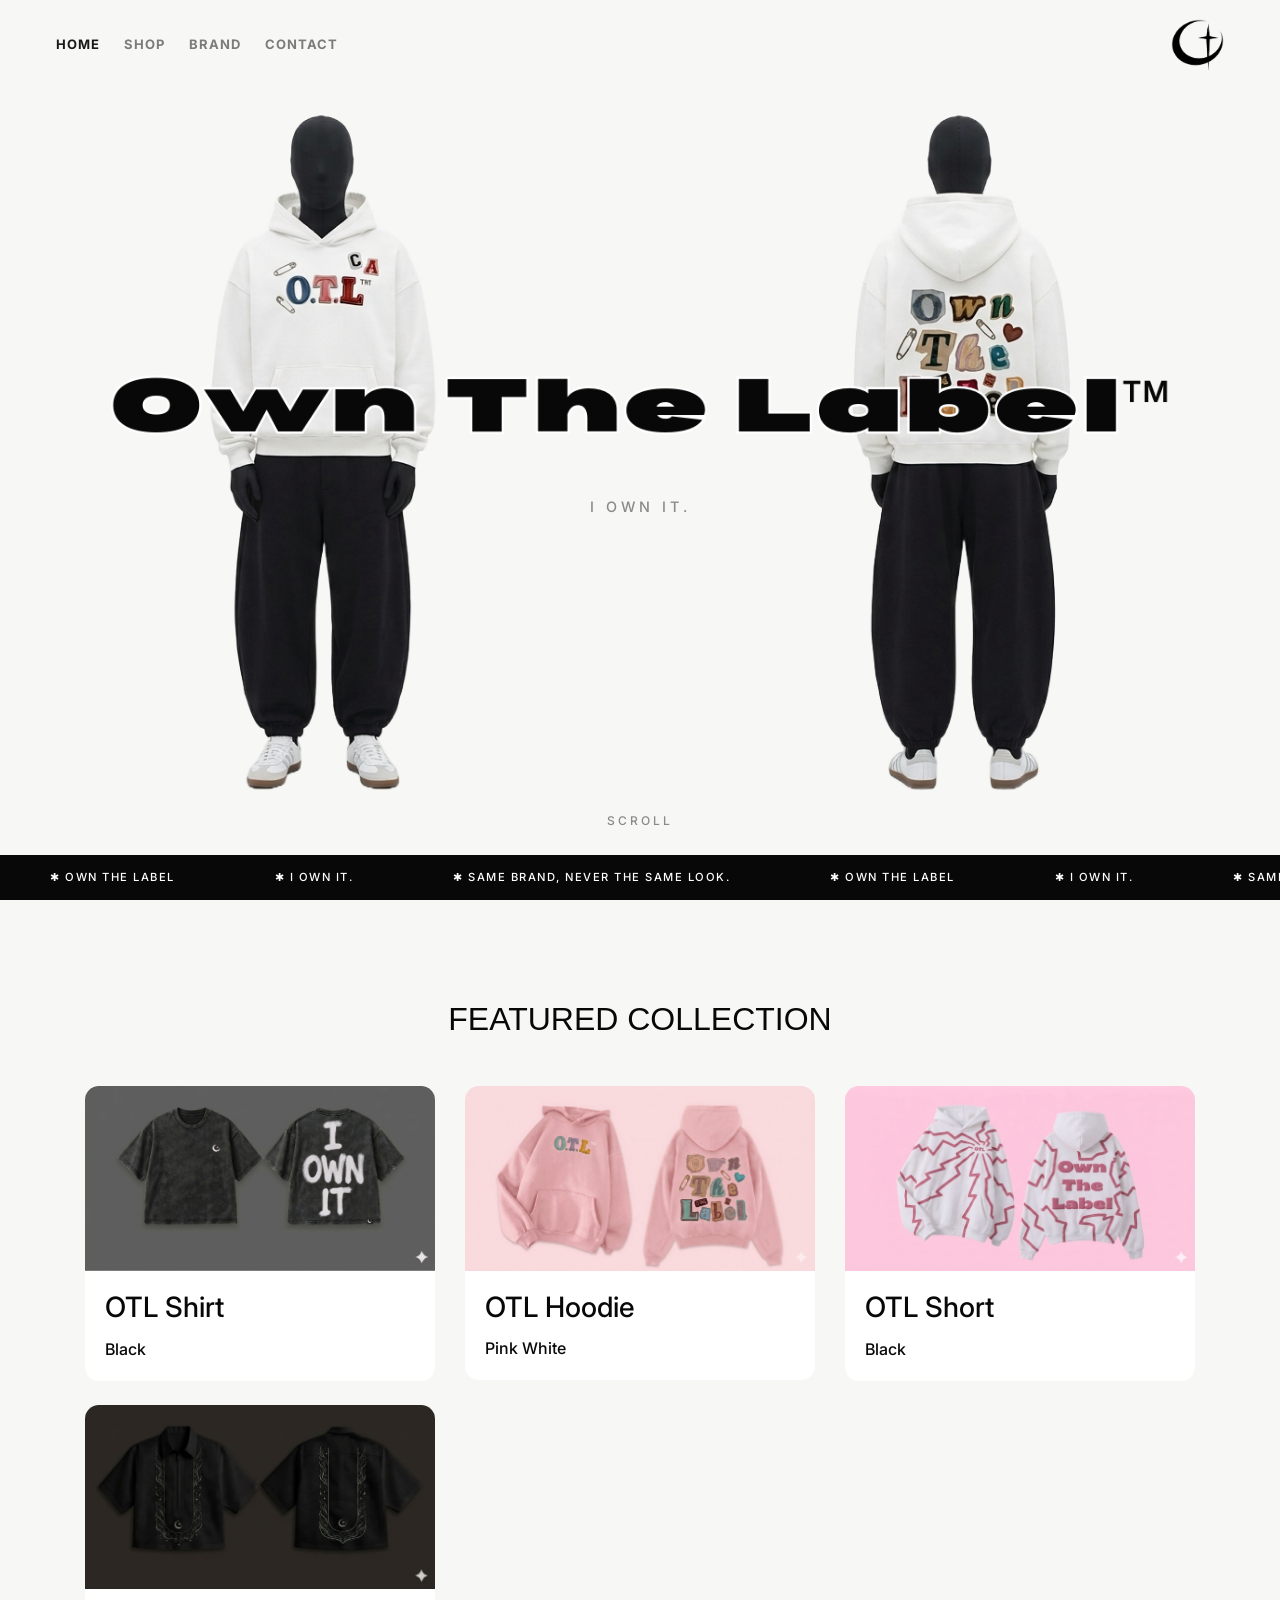
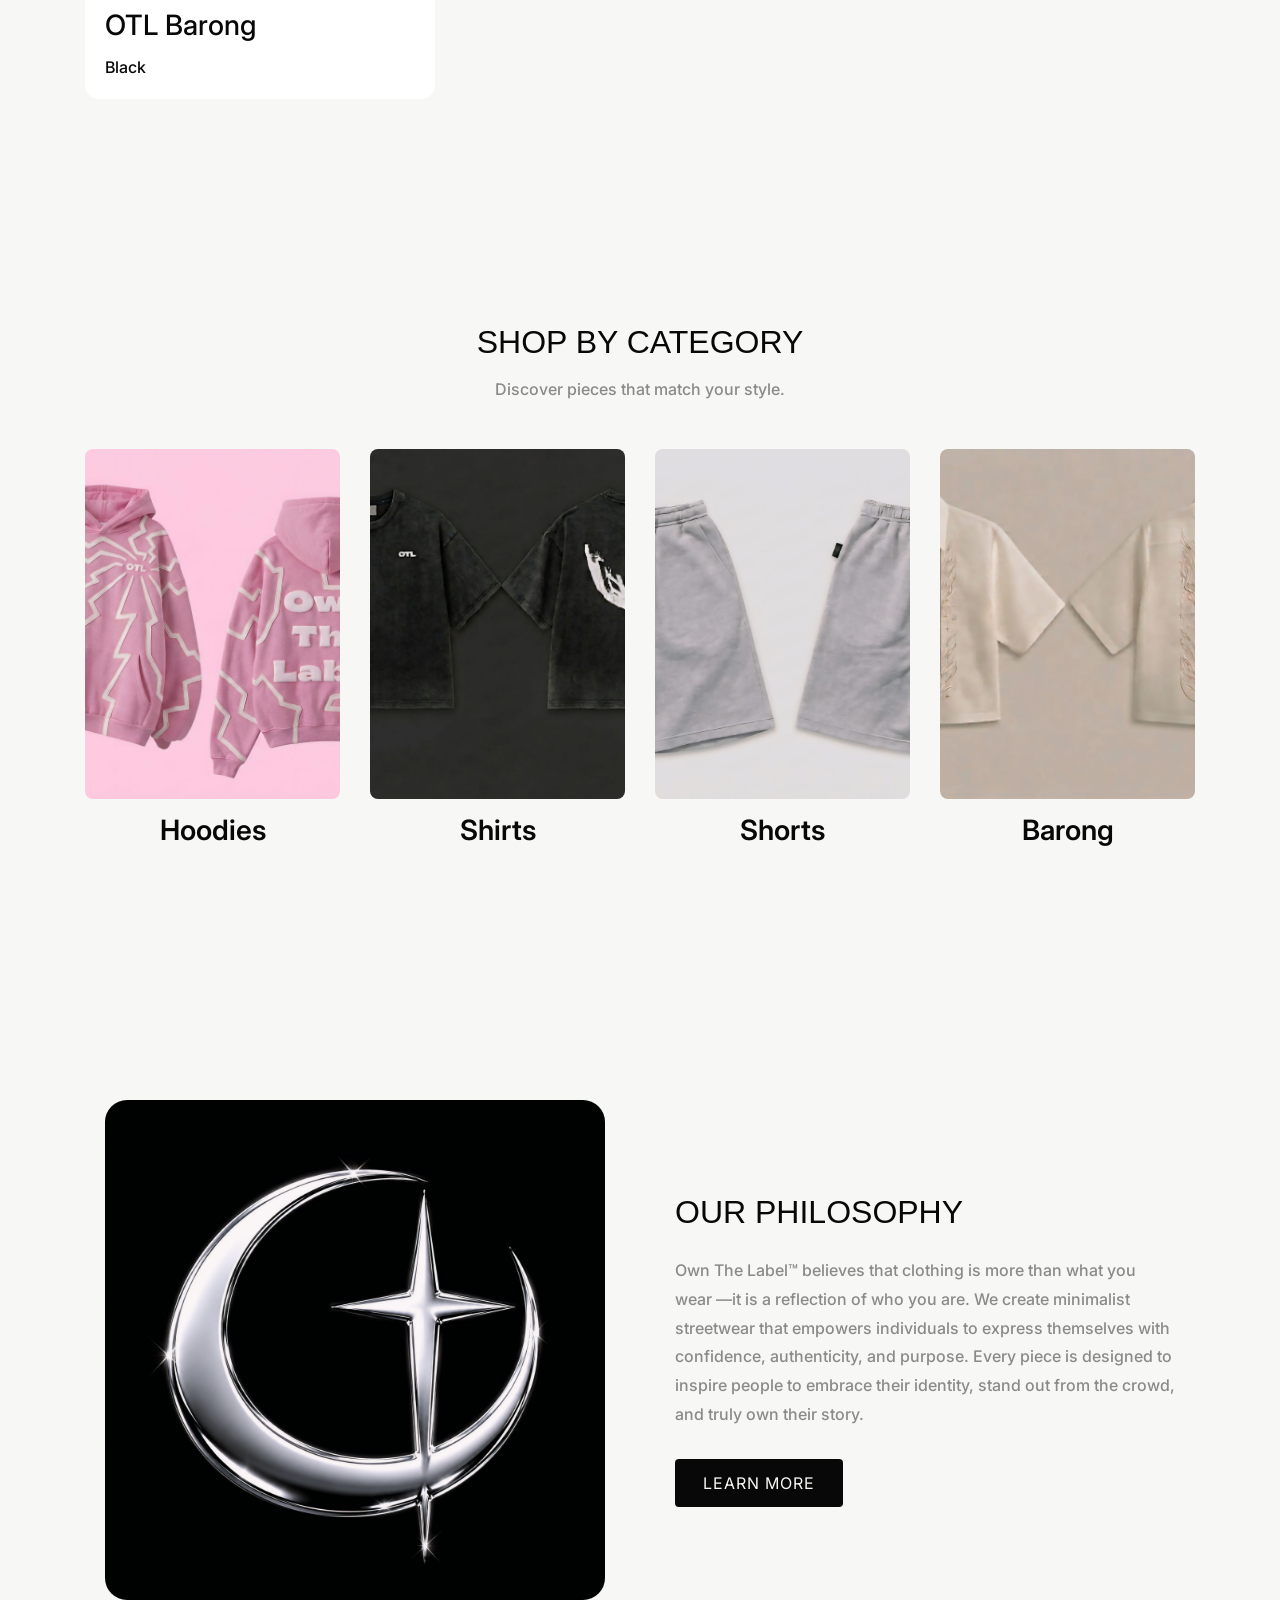
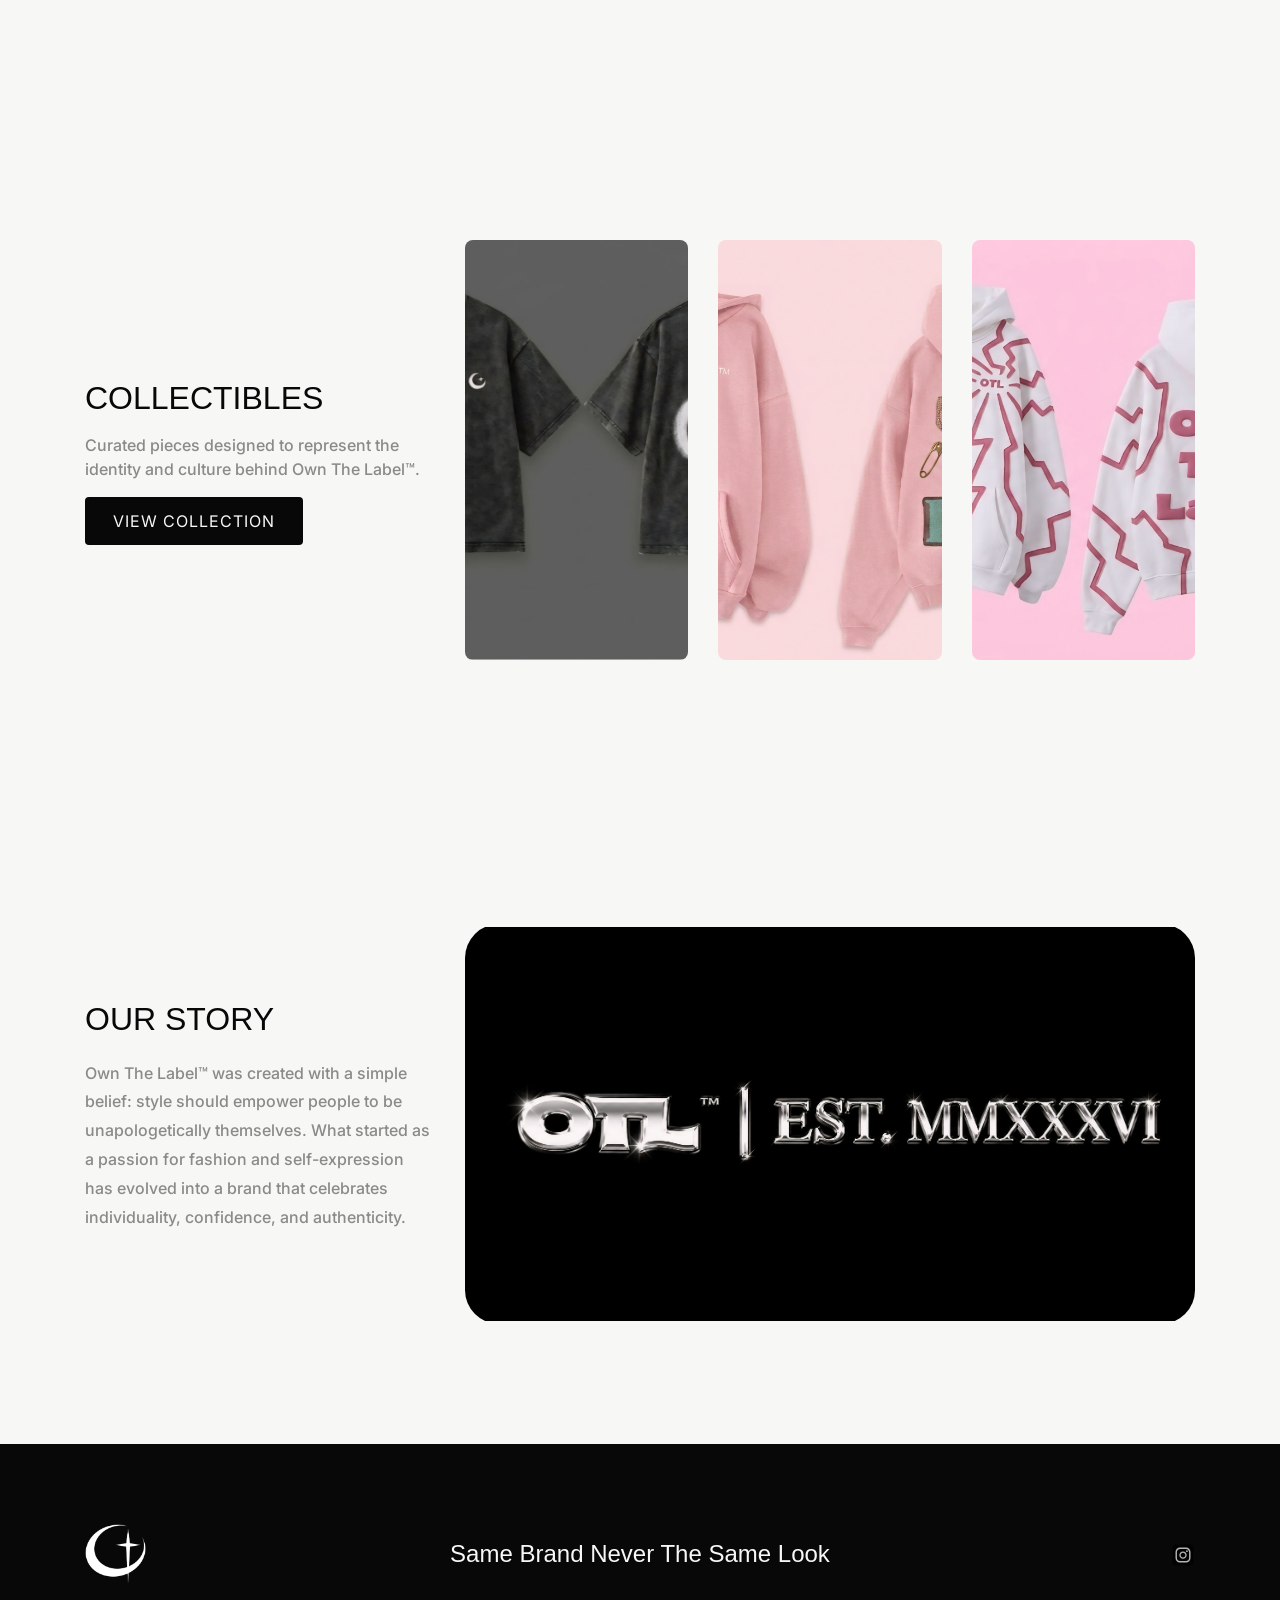
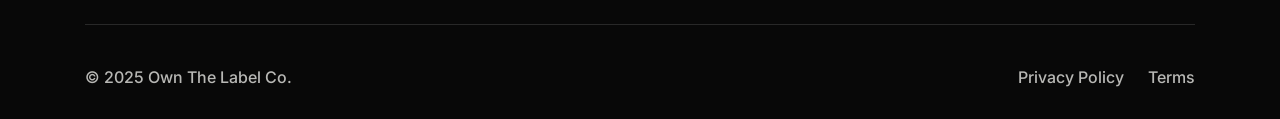
==== index.html @ f9d107b4 "Update index.html with new HTML structure The file index.html has been updated to include a new vers" ====
<!DOCTYPE html>
<html lang="en">

<head>
    <meta charset="UTF-8">
    <meta name="viewport" content="width=device-width, initial-scale=1.0">
    <title>Own The Label Co.</title>
    <link href="https://cdn.jsdelivr.net/npm/bootstrap@4.2.1/dist/css/bootstrap.min.css" rel="stylesheet">
    <link href="https://fonts.googleapis.com/css2?family=Inter:wght@300;400;500;600;700;800&display=swap"
        rel="stylesheet">
    <link rel="stylesheet" href="style.css">
</head>

<body>
    <header>
        <nav class="navbar navbar-expand-xl navbar-light otl-navbar" id="site-header">
            <div class="container-fluid px-3 px-xl-5">
                <a class="navbar-brand logo order-xl-last" href="/index.html">
                    <img src="img/logo2.png" alt="Own The Label">
                </a>
                <button class="navbar-toggler" type="button" data-toggle="collapse" data-target="#navbarNav">
                    <span class="navbar-toggler-icon"></span>
                </button>
                <div class="collapse navbar-collapse" id="navbarNav">
                    <ul class="navbar-nav">
                        <li class="nav-item">
                            <a class="nav-link active" href="#">Home</a>
                        </li>
                        <li class="nav-item">
                            <a class="nav-link" href="shop/shop.html">Shop</a>
                        </li>
                        <li class="nav-item">
                            <a class="nav-link" href="brand/brand.html">Brand</a>
                        </li>
                        <li class="nav-item">
                            <a class="nav-link" href="contact/Contact.html">Contact</a>
                        </li>
                    </ul>
                </div>
            </div>
        </nav>
    </header>

    <main>
        <section id="hero">
            <div class="hero-image-wrapper">
                <img src="img/hero-background.png" alt="Own The Label Hero" class="img-fluid hero-image">
                <div class="hero-overlay text-center">
                    <p class="hero-tagline">
                        I OWN IT.
                    </p>
                </div>
                <div class="scroll-indicator">
                    SCROLL
                </div>
            </div>
            <h1 class="hero-title" id="hero-title">
                Own The Label<sup>TM</sup>
            </h1>

            <div class="brand-strip">
                <div class="strip-track">
                    <div class="strip-group">
                        <span>✱ Own the label</span>
                        <span>✱ I own it.</span>
                        <span>✱ Same brand, never the same look.</span>
                        <span>✱ Own the label</span>
                        <span>✱ I own it.</span>
                        <span>✱ Same brand, never the same look.</span>
                        <span>✱ Own the label</span>
                        <span>✱ I own it.</span>
                        <span>✱ Same brand, never the same look.</span>
                    </div>
                    <div class="strip-group">
                        <span>✱ Own the label</span>
                        <span>✱ I own it.</span>
                        <span>✱ Same brand, never the same look.</span>
                        <span>✱ Own the label</span>
                        <span>✱ I own it.</span>
                        <span>✱ Same brand, never the same look.</span>
                        <span>✱ Own the label</span>
                        <span>✱ I own it.</span>
                        <span>✱ Same brand, never the same look.</span>
                    </div>
                </div>
            </div>
        </section>
    </main>

    <section class="featured-collection">
        <div class="container">
            <h2 class="section-title text-center mb-5">Featured Collection</h2>
            <div class="row">
                <div class="col-md-4 mb-4">
                    <div class="card">
                        <img src="img/collectible1.jpg" class="card-img-top" alt="Product 1">
                        <div class="card-body">
                            <h3 class="card-title">OTL Shirt</h3>
                            <p class="card-text">Black</p>
                        </div>
                    </div>
                </div>
                <div class="col-md-4 mb-4">
                    <div class="card">
                        <img src="img/collectible2.jpg" class="card-img-top" alt="Product 2">
                        <div class="card-body">
                            <h3 class="card-title">OTL Hoodie</h3>
                            <p class="card-text">Pink White</p>
                        </div>
                    </div>
                </div>
                <div class="col-md-4 mb-4">
                    <div class="card">
                        <img src="img/collectible3.jpg" class="card-img-top" alt="Product 3">
                        <div class="card-body">
                            <h3 class="card-title">OTL Short</h3>
                            <p class="card-text">Black</p>
                        </div>
                    </div>
                </div>
                <div class="col-md-4 mb-4">
                    <div class="card">
                        <img src="img/product4.jpg" class="card-img-top" alt="Product 4">
                        <div class="card-body">
                            <h3 class="card-title">OTL Barong</h3>
                            <p class="card-text">Black</p>
                        </div>
                    </div>
                </div>
            </div>
        </div>
    </section>

    <section id="shop-category">
        <div class="container">
            <div class="text-center mb-5">
                <h2 class="section-title">Shop By Category</h2>
                <p class="section-subtitle">
                    Discover pieces that match your style.
                </p>
            </div>
            <div class="row">
                <div class="col-lg-3 col-md-6 mb-4">
                    <div class="category-card">
                        <img src="img/hoodiecover.jpg" alt="Hoodies" class="img-fluid">
                        <h3>Hoodies</h3>
                    </div>
                </div>
                <div class="col-lg-3 col-md-6 mb-4">
                    <div class="category-card">
                        <img src="img/shirtcover.jpg" alt="Shirts" class="img-fluid">
                        <h3>Shirts</h3>
                    </div>
                </div>
                <div class="col-lg-3 col-md-6 mb-4">
                    <div class="category-card">
                        <img src="img/shortscover.jpg" alt="Shorts" class="img-fluid">
                        <h3>Shorts</h3>
                    </div>
                </div>
                <div class="col-lg-3 col-md-6 mb-4">
                    <div class="category-card">
                        <img src="img/barongcover.jpg" alt="Barong" class="img-fluid">
                        <h3>Barong</h3>
                    </div>
                </div>
            </div>
        </div>
    </section>

    <section id="brand-story">
        <div class="container">
            <div class="row align-items-center">
                <div class="col-lg-6">
                    <div class="brand-symbol">
                        <img src="img/brand-symbol.jpg" alt="Brand Symbol" class="img-fluid">
                    </div>
                </div>
                <div class="col-lg-6">
                    <div class="brand-philo">
                        <h2 class="section-title">
                            Our Philosophy
                        </h2>
                        <p>
                            Own The Label™ believes that clothing is more than what you wear
                            —it is a reflection of who you are. We create minimalist streetwear
                            that empowers individuals to express themselves with confidence,
                            authenticity, and purpose. Every piece is designed to inspire
                            people to embrace their identity, stand out from the crowd,
                            and truly own their story.
                        </p>
                        <a href="#" class="btn btn-otl">
                            Learn More
                        </a>
                    </div>
                </div>
            </div>
        </div>
    </section>

    <section id="collectible">
        <div class="container">
            <div class="row align-items-center">
                <div class="col-lg-4">
                    <h2 class="section-title">
                        Collectibles
                    </h2>
                    <p class="section-subtitle">
                        Curated pieces designed to represent the identity and culture behind Own The Label™.
                    </p>
                    <a href="#" class="btn btn-otl">
                        View Collection
                    </a>
                </div>
                <div class="col-lg-8">
                    <div class="row">
                        <div class="col-md-4 mb-4">
                            <div class="collectible-card">
                                <img src="img/collectible1.jpg" alt="Collectible 1" class="img-fluid">
                            </div>
                        </div>
                        <div class="col-md-4 mb-4">
                            <div class="collectible-card">
                                <img src="img/collectible2.jpg" alt="Collectible 2" class="img-fluid">
                            </div>
                        </div>
                        <div class="col-md-4 mb-4">
                            <div class="collectible-card">
                                <img src="img/collectible3.jpg" alt="Collectible 3" class="img-fluid">
                            </div>
                        </div>
                    </div>
                </div>
            </div>
        </div>
    </section>

    <section id="our-story">
        <div class="container">
            <div class="row align-items-center">
                <div class="col-lg-4">
                    <div class="otl-story">
                        <h2 class="section-title">
                            Our Story
                        </h2>
                        <p>
                            Own The Label™ was created with a simple belief: style should empower people to be
                            unapologetically themselves. What started as a passion for fashion and self-expression has
                            evolved into a brand that celebrates individuality, confidence, and authenticity.
                        </p>
                    </div>
                </div>
                <div class="col-lg-8">
                    <div class="lifestyle">
                        <img src="img/lifestyle-image.jpg" alt="Lifestyle Image" class="img-fluid">
                    </div>
                </div>
            </div>
        </div>
    </section>

    <footer id="footer">
        <div class="container">
            <div class="row align-items-center">
                <div class="col-md-3">
                    <a href="/index.html" class="footer-logo">
                        <img src="img/logo3.png" alt="Own The Label">
                    </a>
                </div>
                <div class="col-md-6 text-center">
                    <p class="footer-tagline">
                        Same Brand Never The Same Look
                    </p>
                </div>
                <div class="col-md-3 text-right">
                    <div class="social-icons">
                        <a href="https://instagram.com/ownthelabel.co" aria-label="Instagram">
                            <img src="img/instagram-logo-facebook-svgrepo-com.svg" alt="Instagram" class="social-icon">
                        </a>
                    </div>
                </div>
            </div>
            <hr>
            <div class="row">
                <div class="col-md-6">
                    <p class="copyright">
                        © 2025 Own The Label Co.
                    </p>
                </div>
                <div class="col-md-6 text-right">
                    <a href="#">Privacy Policy</a>
                    <a href="#">Terms</a>
                </div>
            </div>
        </div>
    </footer>

    <script>
    var heroTitle = document.getElementById("hero-title");
    var siteHeader = document.getElementById("site-header");
    var heroSection = document.getElementById("hero");

    var shrinkDistance = heroSection.offsetHeight * 0.6;
    var startTopPx = window.innerHeight / 2;
    var headerTopPx = 45;
    var startScale = 1;
    var endScale = 0.28;
    var currentProgress = 0;
    var easing = 0.08;

    function animate(){
        var targetProgress = window.scrollY / shrinkDistance;
        if (targetProgress > 1) targetProgress = 1;
        if (targetProgress < 0) targetProgress = 0;

        currentProgress += (targetProgress - currentProgress) * easing;

        var currentScale = startScale - (currentProgress * (startScale - endScale));
        var currentTopPx = startTopPx - (currentProgress * (startTopPx - headerTopPx));

        heroTitle.style.top = currentTopPx + "px";
        heroTitle.style.transform = "translate(-50%, -50%) scale(" + currentScale + ")";

        if (currentProgress >= 0.98) {
            siteHeader.classList.add("is-scrolled");
        } else if (currentProgress < 0.9) {
            siteHeader.classList.remove("is-scrolled");
        }

        requestAnimationFrame(animate);
    }

    window.addEventListener("resize", function(){
        shrinkDistance = heroSection.offsetHeight * 0.6;
        startTopPx = window.innerHeight / 2;
    });

    animate();
</script>
</body>

</html>
---- style.css ----
@font-face {
    font-family: 'Bernoru Expanded';
    src: url('fonts/bernoru-blackultraexpanded.otf') format('opentype');
}

:root {
    --otl-white: #F7F7F5;
    --otl-black: #080808;
    --concrete: #D9D9D6;
    --cool-gray: #8A8A87;
    --chrome: #B8B8B5;
}

* {
    margin: 0;
    padding: 0;
    box-sizing: border-box;
}

body {
    background: var(--otl-white);
    color: var(--otl-black);
    font-family: 'Inter', sans-serif;
    overflow-x: hidden;
    font-weight: 500;
}

a {
    text-decoration: none;
}

.otl-navbar {
    position: fixed;
    top: 0;
    left: 0;
    width: 100%;
    z-index: 100;
    background-color: rgba(247, 247, 245, 0);
    border-bottom: 1px solid transparent;
    padding: 18px 0;
    transition: background-color .3s ease, border-color .3s ease;
}

.otl-navbar.is-scrolled {
    background-color: var(--otl-white);
    border-bottom: 1px solid var(--concrete);
}

.otl-navbar .container-fluid {
    position: relative;
    display: flex;
    align-items: center;
    justify-content: space-between;
    min-height: 54px;
}

.otl-navbar .logo {
    color: var(--otl-black);
    font-size: 32px;
    font-weight: 800;
    letter-spacing: 2px;
    line-height: 54px;
    padding: 0;
    margin-right: 8px;
}

.otl-navbar .navbar-brand img {
    display: block;
    height: 52px;
    width: auto;
}

.otl-navbar .logo sup {
    font-size: 10px;
    top: -1em;
}

.otl-navbar .navbar-nav {
    gap: 8px;
}

.otl-navbar .nav-link {
    color: var(--cool-gray);
    font-size: 13px;
    font-weight: 700;
    text-transform: uppercase;
    letter-spacing: 1px;
    transition: .3s ease;
}

.otl-navbar .nav-link:hover {
    color: var(--otl-black);
}

.otl-navbar .nav-link.active {
    color: var(--otl-black);
    font-weight: 700;
}

.otl-navbar .navbar-toggler {
    border: 1px solid var(--concrete);
}

.otl-navbar .navbar-toggler:focus {
    box-shadow: none;
}

.otl-navbar .nav-title {
    color: var(--otl-black);
    font-family: 'Bernoru Expanded', sans-serif;
    font-size: 1.4rem;
    font-weight: normal;
    -webkit-text-stroke: 4px #fff;
    paint-order: stroke fill;
    letter-spacing: .5px;
    line-height: 54px;
    padding: 0;
    white-space: nowrap;
}

.otl-navbar .nav-title sup {
    -webkit-text-stroke: 0;
    font-family: 'Inter', sans-serif;
    font-size: 0.4em;
    font-weight: 600;
    top: -1em;
}

@media (min-width: 1200px) {
    .otl-navbar .nav-title {
        position: absolute;
        left: 50%;
        top: 50%;
        transform: translate(-50%, -50%);
        margin: 0;
    }
}

@media (max-width: 1199px) {
    .otl-navbar .navbar-nav {
        gap: 5px;
        margin-top: 15px;
    }

    .otl-navbar .nav-link {
        padding: 10px 0;
    }

    .otl-navbar .logo {
        font-size: 28px;
    }

    .otl-navbar .navbar-brand img {
        height: 42px;
    }
}

#hero {
    background: var(--otl-white);
    min-height: 100vh;
    position: relative;
    overflow: hidden;
}

.hero-image-wrapper {
    position: relative;
    height: 100vh;
}

.hero-image {
    width: 100%;
    height: 100%;
    object-fit: contain;
    object-position: center;
}

.hero-overlay {
    position: absolute;
    top: 50%;
    left: 50%;
    transform: translate(-50%, -50%);
    width: 100%;
    text-align: center;
}

.hero-title {
    position: fixed;
    left: 50%;
    top: 50%;
    transform: translate(-50%, -50%) scale(1);
    transform-origin: center center;
    font-family: 'Bernoru Expanded', sans-serif;
    font-size: 5rem;
    font-weight: normal;
    color: var(--otl-black);
    -webkit-text-stroke: 5px #fff;
    paint-order: stroke fill;
    letter-spacing: 2px;
    white-space: nowrap;
    will-change: transform, top;
    z-index: 101;
}

.hero-title sup {
    -webkit-text-stroke: 0;
    font-family: 'Inter', sans-serif;
    font-size: 0.4em;
    font-weight: 600;
    top: -1em;
}

.featured-collection {
    padding: 100px 0;
}

.hero-tagline {
    color: var(--cool-gray);
    font-size: .9rem;
    letter-spacing: 4px;
    text-transform: uppercase;
    margin-top: 130px;
}

.scroll-indicator {
    position: absolute;
    bottom: 70px;
    left: 50%;
    transform: translateX(-50%);
    font-size: .75rem;
    color: var(--cool-gray);
    letter-spacing: 3px;
    text-transform: uppercase;
}

.brand-strip {
    overflow: hidden;
    padding: 14px 0;
    background: #080808;
    color: #ffffff;
    font-size: 0.7rem;
    font-weight: 500;
    letter-spacing: 1.5px;
    text-transform: uppercase;
}

#hero .brand-strip {
    position: absolute;
    left: 0;
    bottom: 0;
    width: 100%;
}

.strip-track {
    display: flex;
    width: max-content;
    animation: strip-move 30s linear infinite;
}

.strip-group {
    display: flex;
    flex-shrink: 0;
}

.strip-group span {
    margin: 0 50px;
    white-space: nowrap;
}

@keyframes strip-move {
    from {
        transform: translateX(-50%);
    }

    to {
        transform: translateX(0);
    }
}

.section-title {
    font-family: 'Brice Semi Expanded', sans-serif;
    color: var(--otl-black);
    text-transform: uppercase;
    margin-bottom: 1rem;
}

.section-subtitle {
    color: var(--cool-gray);
}

.btn-otl,
.btn-outline-otl {
    padding: 12px 28px;
    text-transform: uppercase;
    letter-spacing: 1px;
    transition: .3s ease;
}

.btn-otl {
    background: var(--otl-black);
    color: var(--otl-white);
    border: none;
}

.btn-otl:hover {
    background: #222;
    color: var(--otl-white);
}

.btn-outline-otl {
    border: 1px solid var(--otl-black);
    color: var(--otl-black);
    background: transparent;
}

.btn-outline-otl:hover {
    background: var(--otl-black);
    color: var(--otl-white);
}

.featured-collection .card {
    border-radius: 14px;
    overflow: hidden;
    border: none;
}

#shop-category,
#brand-story,
#collectible,
#our-story {
    background: var(--otl-white);
}

#brand-story,
#collectible,
#our-story {
    padding: 120px 0;
}

#shop-category {
    padding: 100px 0;
}

.category-card img,
.collectible-card img {
    width: 100%;
    object-fit: cover;
}

.category-card img {
    height: 350px;
    border-radius: 8px;
}

.collectible-card img {
    height: 420px;
}

.lifestyle {
    background: none;
    display: flex;
    align-items: center;
    justify-content: center;
    height: 400px;
}

.lifestyle img {
    height: 100%;
    object-fit: contain;
    border-radius: 34px;
}

.category-card,
.collectible-card {
    transition: .3s ease;
}

.category-card {
    text-align: center;
    cursor: pointer;
}

.category-card h3 {
    margin-top: 15px;
    font-weight: 600;
    color: var(--otl-black);
}

.category-card:hover {
    transform: translateY(-5px);
}

.collectible-card {
    overflow: hidden;
    border-radius: 8px;
}

.collectible-card:hover {
    transform: translateY(-8px);
}

.brand-symbol img {
    width: 100%;
    max-width: 500px;
    display: block;
    margin: 0 auto;
    border-radius: 22px;
}

.brand-philo {
    padding: 20px;
}

.brand-philo .section-title {
    margin-bottom: 25px;
}

.brand-philo p {
    font-size: 1rem;
    line-height: 1.8;
    color: var(--cool-gray);
    margin-bottom: 30px;
    max-width: 500px;
}

.otl-story p {
    color: var(--cool-gray);
    line-height: 1.8;
    margin-top: 20px;
}

#footer {
    background: var(--otl-black);
    padding: 80px 0 30px;
}

.footer-logo {
    color: var(--otl-white);
    font-size: 2rem;
    font-weight: 800;
}

.footer-logo img {
    display: block;
    height: 60px;
    width: auto;
}

.footer-tagline {
    color: var(--otl-white);
    font-family: 'Brice Semi Expanded', sans-serif;
    font-size: 1.5rem;
    margin: 0;
}

.social-icons {
    display: flex;
    justify-content: flex-end;
    align-items: center;
}

.social-icons a {
    color: var(--chrome);
    margin-left: 15px;
    text-transform: uppercase;
}

.social-icons a:hover {
    color: var(--otl-white);
}

.social-icon {
    width: 24px;
    height: 24px;
    opacity: .7;
    transition: .3s ease;
}

.social-icon:hover {
    opacity: 1;
    transform: translateY(-2px);
}

#footer hr {
    background: rgba(255, 255, 255, .15);
    margin: 40px 0;
}

.copyright {
    color: var(--chrome);
    margin: 0;
}

#footer .row:last-child a {
    color: var(--chrome);
    margin-left: 20px;
}

#footer .row:last-child a:hover {
    color: var(--otl-white);
}

@media (max-width: 991px) {
    .hero-title {
        font-size: 3rem;
    }

    .featured-collection {
        padding: 80px 0;
    }

    #shop-category,
    #brand-story,
    #collectible,
    #our-story {
        padding: 80px 0;
    }

    .brand-symbol img {
        max-width: 100%;
        margin-bottom: 30px;
    }

    .lifestyle {
        height: 350px;
    }

    .collectible-card img,
    .category-card img {
        height: 280px;
    }
}

@media (max-width: 576px) {
    .hero-title {
        font-size: 2.2rem;
    }

    .featured-collection {
        padding: 60px 0;
    }

    .hero-tagline {
        font-size: .8rem;
    }

    #shop-category,
    #brand-story,
    #collectible,
    #our-story {
        padding: 60px 0;
    }

    .section-title {
        font-size: 1.5rem;
    }

    .lifestyle {
        height: 220px;
    }

    .collectible-card img,
    .category-card img {
        height: 220px;
    }

    .featured-collection .card-img-top {
        height: 320px;
    }
}

@media (prefers-reduced-motion: reduce) {
    .strip-track {
        animation: none;
    }
}
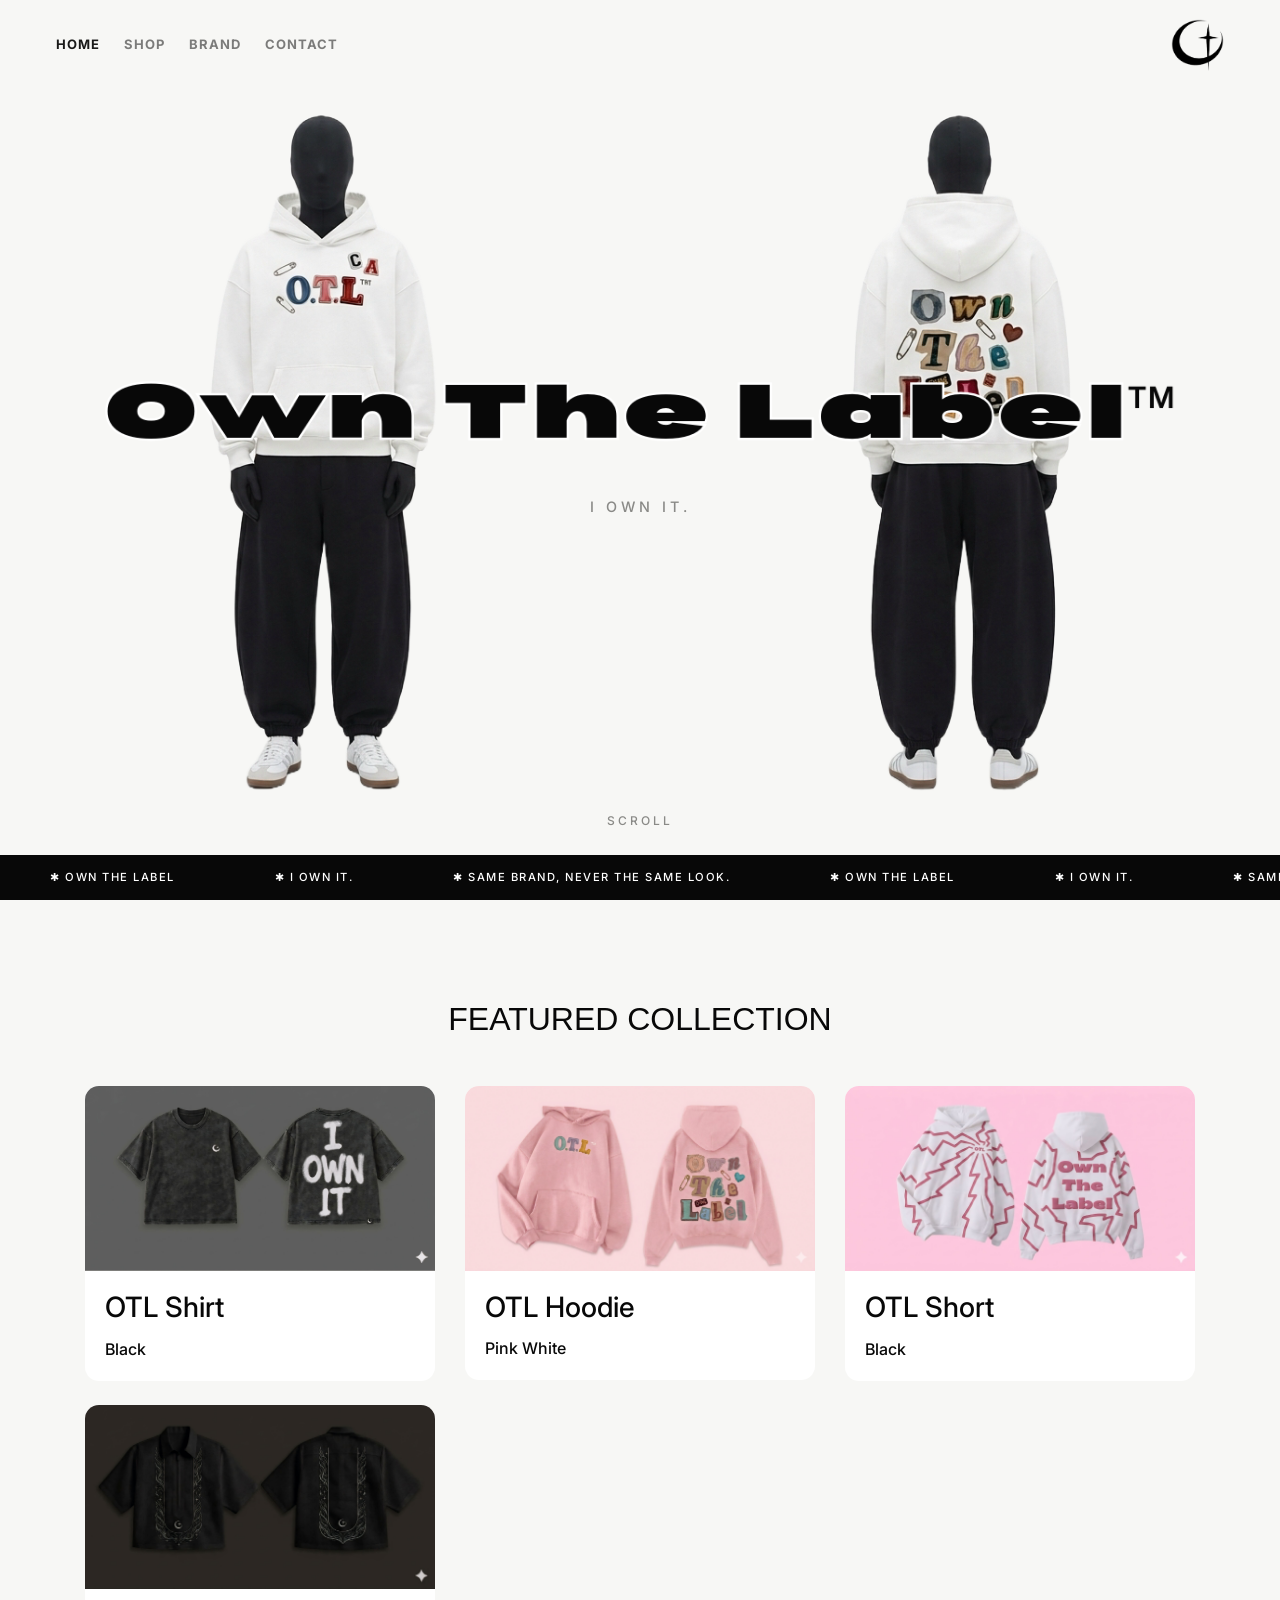
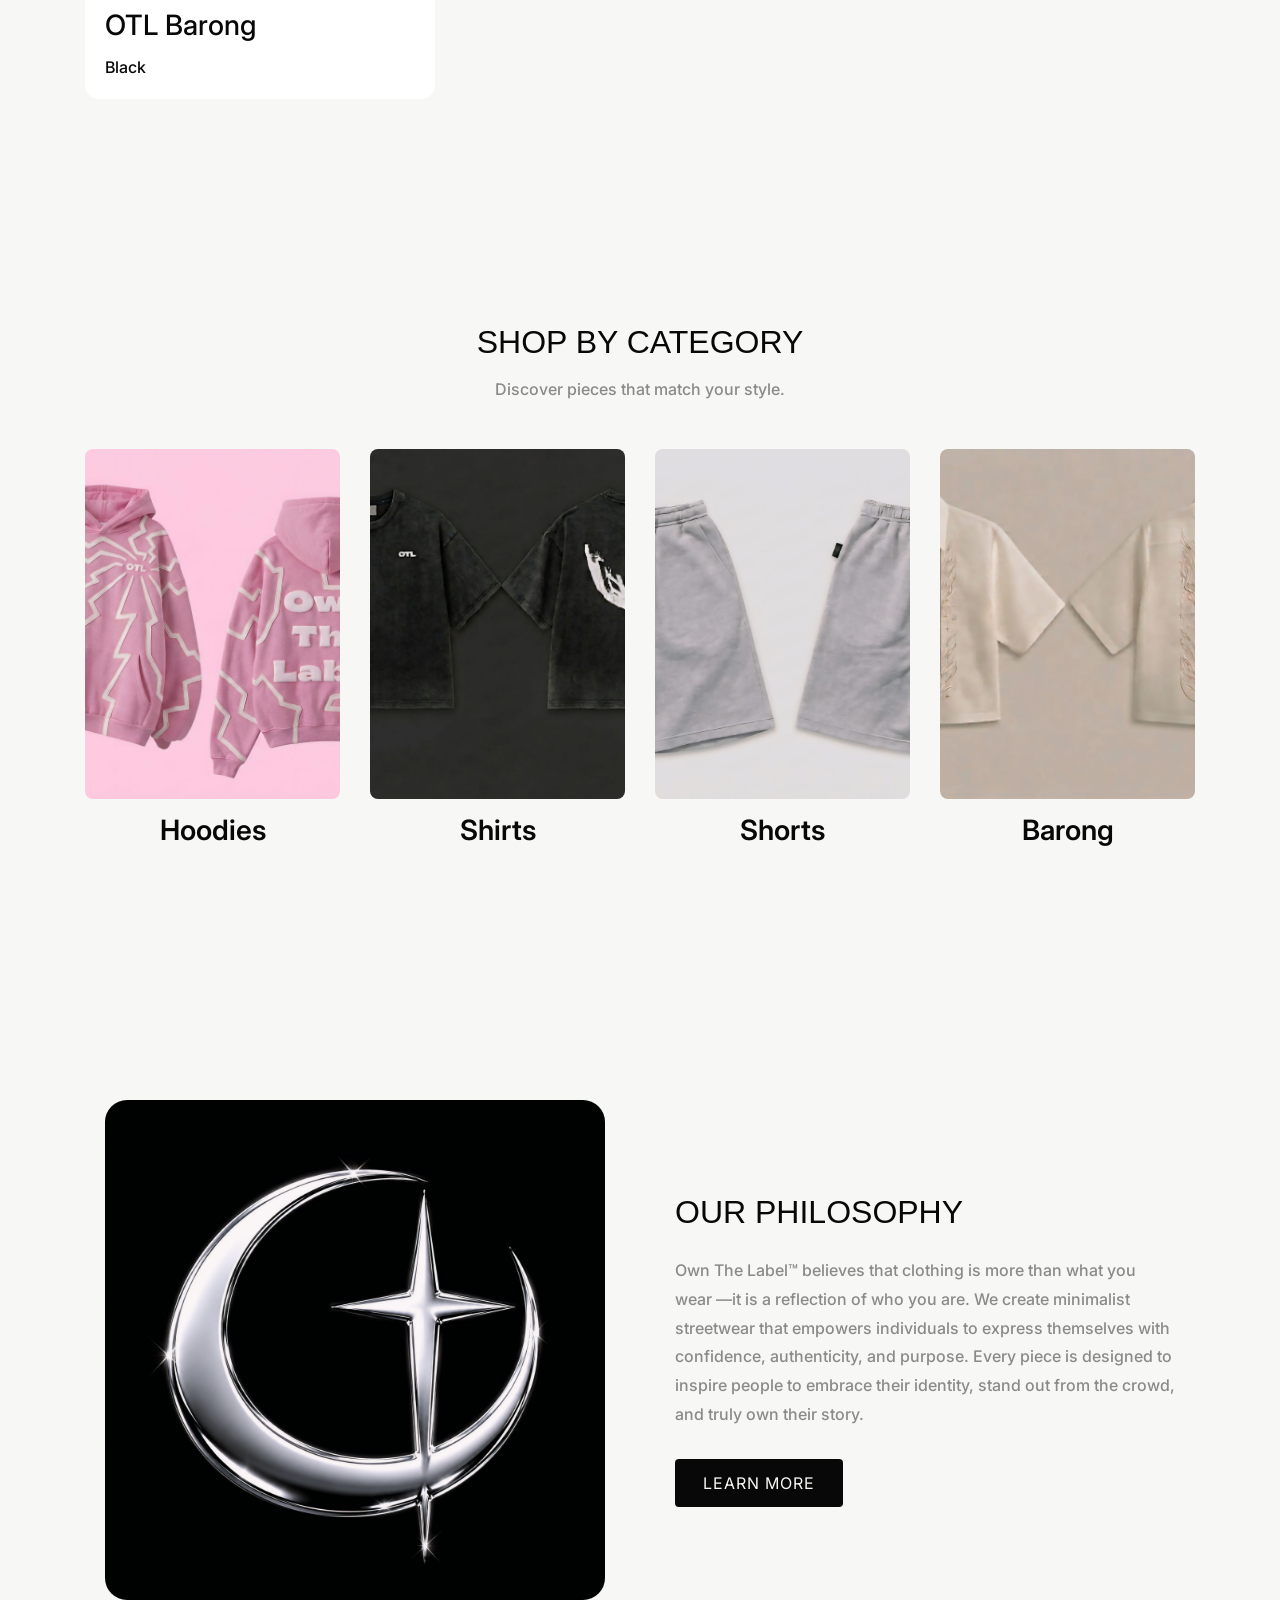
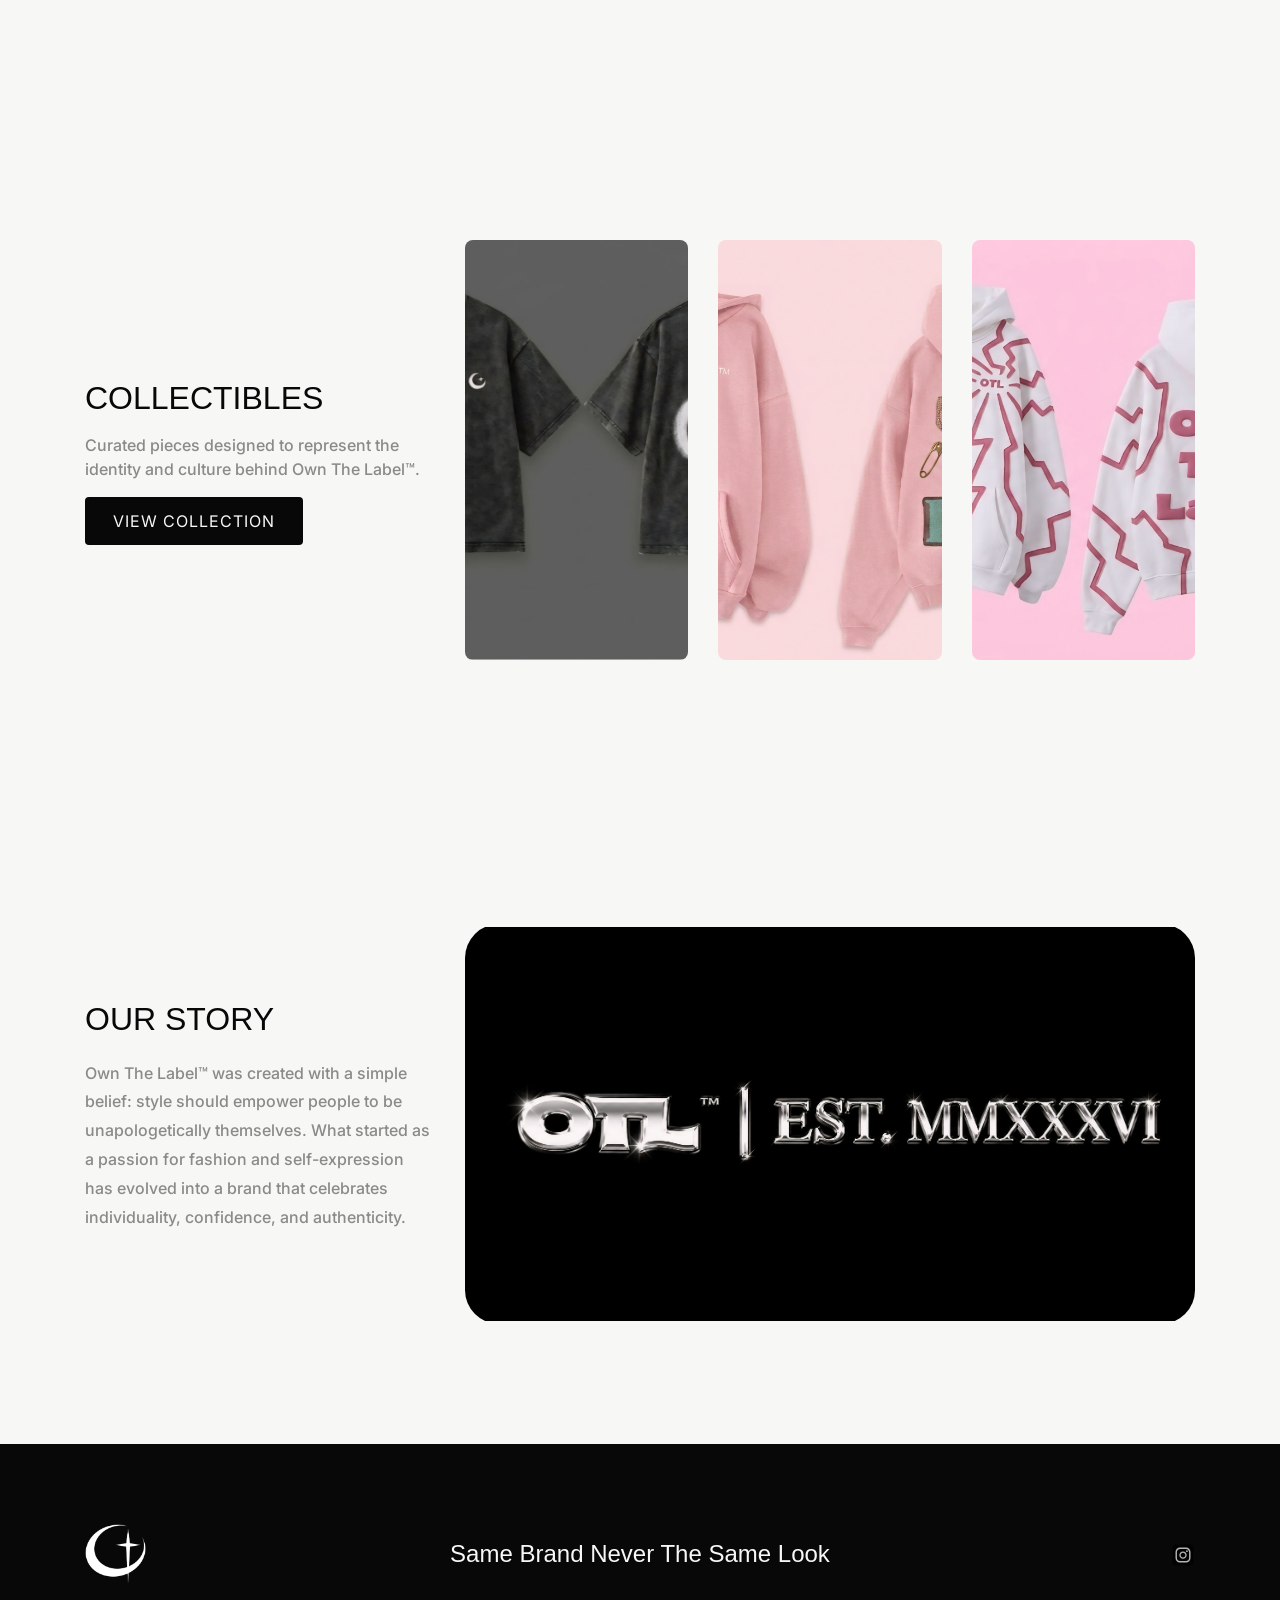
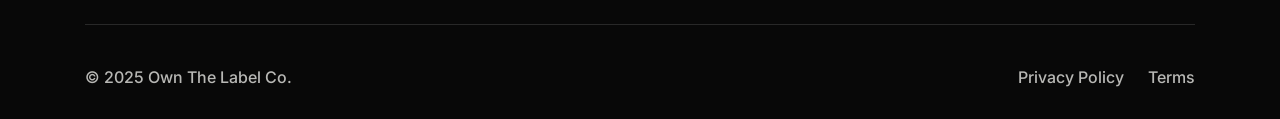
==== commit 29a8e84f: "Update paths for styles and scripts in checkout.html, index.html, and shop.html; add initial API fil" ====
--- a/index.html
+++ b/index.html
@@ -15,7 +15,7 @@
     <header>
         <nav class="navbar navbar-expand-xl navbar-light otl-navbar" id="site-header">
             <div class="container-fluid px-3 px-xl-5">
-                <a class="navbar-brand logo order-xl-last" href="/index.html">
+                <a class="navbar-brand logo order-xl-last" href="index.html">
                     <img src="img/logo2.png" alt="Own The Label">
                 </a>
                 <button class="navbar-toggler" type="button" data-toggle="collapse" data-target="#navbarNav">
@@ -263,7 +263,7 @@
         <div class="container">
             <div class="row align-items-center">
                 <div class="col-md-3">
-                    <a href="/index.html" class="footer-logo">
+                    <a href="index.html" class="footer-logo">
                         <img src="img/logo3.png" alt="Own The Label">
                     </a>
                 </div>
@@ -296,47 +296,49 @@
     </footer>
 
     <script>
-    var heroTitle = document.getElementById("hero-title");
-    var siteHeader = document.getElementById("site-header");
-    var heroSection = document.getElementById("hero");
-
-    var shrinkDistance = heroSection.offsetHeight * 0.6;
-    var startTopPx = window.innerHeight / 2;
-    var headerTopPx = 45;
-    var startScale = 1;
-    var endScale = 0.28;
-    var currentProgress = 0;
-    var easing = 0.08;
-
-    function animate(){
-        var targetProgress = window.scrollY / shrinkDistance;
-        if (targetProgress > 1) targetProgress = 1;
-        if (targetProgress < 0) targetProgress = 0;
-
-        currentProgress += (targetProgress - currentProgress) * easing;
-
-        var currentScale = startScale - (currentProgress * (startScale - endScale));
-        var currentTopPx = startTopPx - (currentProgress * (startTopPx - headerTopPx));
-
-        heroTitle.style.top = currentTopPx + "px";
-        heroTitle.style.transform = "translate(-50%, -50%) scale(" + currentScale + ")";
-
-        if (currentProgress >= 0.98) {
-            siteHeader.classList.add("is-scrolled");
-        } else if (currentProgress < 0.9) {
-            siteHeader.classList.remove("is-scrolled");
+        var heroTitle = document.getElementById("hero-title");
+        var siteHeader = document.getElementById("site-header");
+        var heroSection = document.getElementById("hero");
+
+        var shrinkDistance = heroSection.offsetHeight * 0.6;
+        var startTopPx = window.innerHeight / 2;
+        var headerTopPx = 45;
+        var startScale = 1;
+        var endScale = 0.28;
+        var currentProgress = 0;
+        var easing = 0.08;
+
+        function animate() {
+            var targetProgress = window.scrollY / shrinkDistance;
+            if (targetProgress > 1) targetProgress = 1;
+            if (targetProgress < 0) targetProgress = 0;
+
+            currentProgress += (targetProgress - currentProgress) * easing;
+
+            var currentScale = startScale - (currentProgress * (startScale - endScale));
+            var currentTopPx = startTopPx - (currentProgress * (startTopPx - headerTopPx));
+
+            heroTitle.style.top = currentTopPx + "px";
+            heroTitle.style.transform = "translate(-50%, -50%) scale(" + currentScale + ")";
+
+            if (currentProgress >= 0.98) {
+                siteHeader.classList.add("is-scrolled");
+            } else if (currentProgress < 0.9) {
+                siteHeader.classList.remove("is-scrolled");
+            }
+
+            requestAnimationFrame(animate);
         }
 
-        requestAnimationFrame(animate);
-    }
-
-    window.addEventListener("resize", function(){
-        shrinkDistance = heroSection.offsetHeight * 0.6;
-        startTopPx = window.innerHeight / 2;
-    });
-
-    animate();
-</script>
+        window.addEventListener("resize", function () {
+            shrinkDistance = heroSection.offsetHeight * 0.6;
+            startTopPx = window.innerHeight / 2;
+        });
+
+        animate();
+    </script>
+    <script src="https://code.jquery.com/jquery-3.3.1.slim.min.js"></script>
+    <script src="https://cdn.jsdelivr.net/npm/bootstrap@4.2.1/dist/js/bootstrap.bundle.min.js"></script>
 </body>
 
-</html>
+</html>
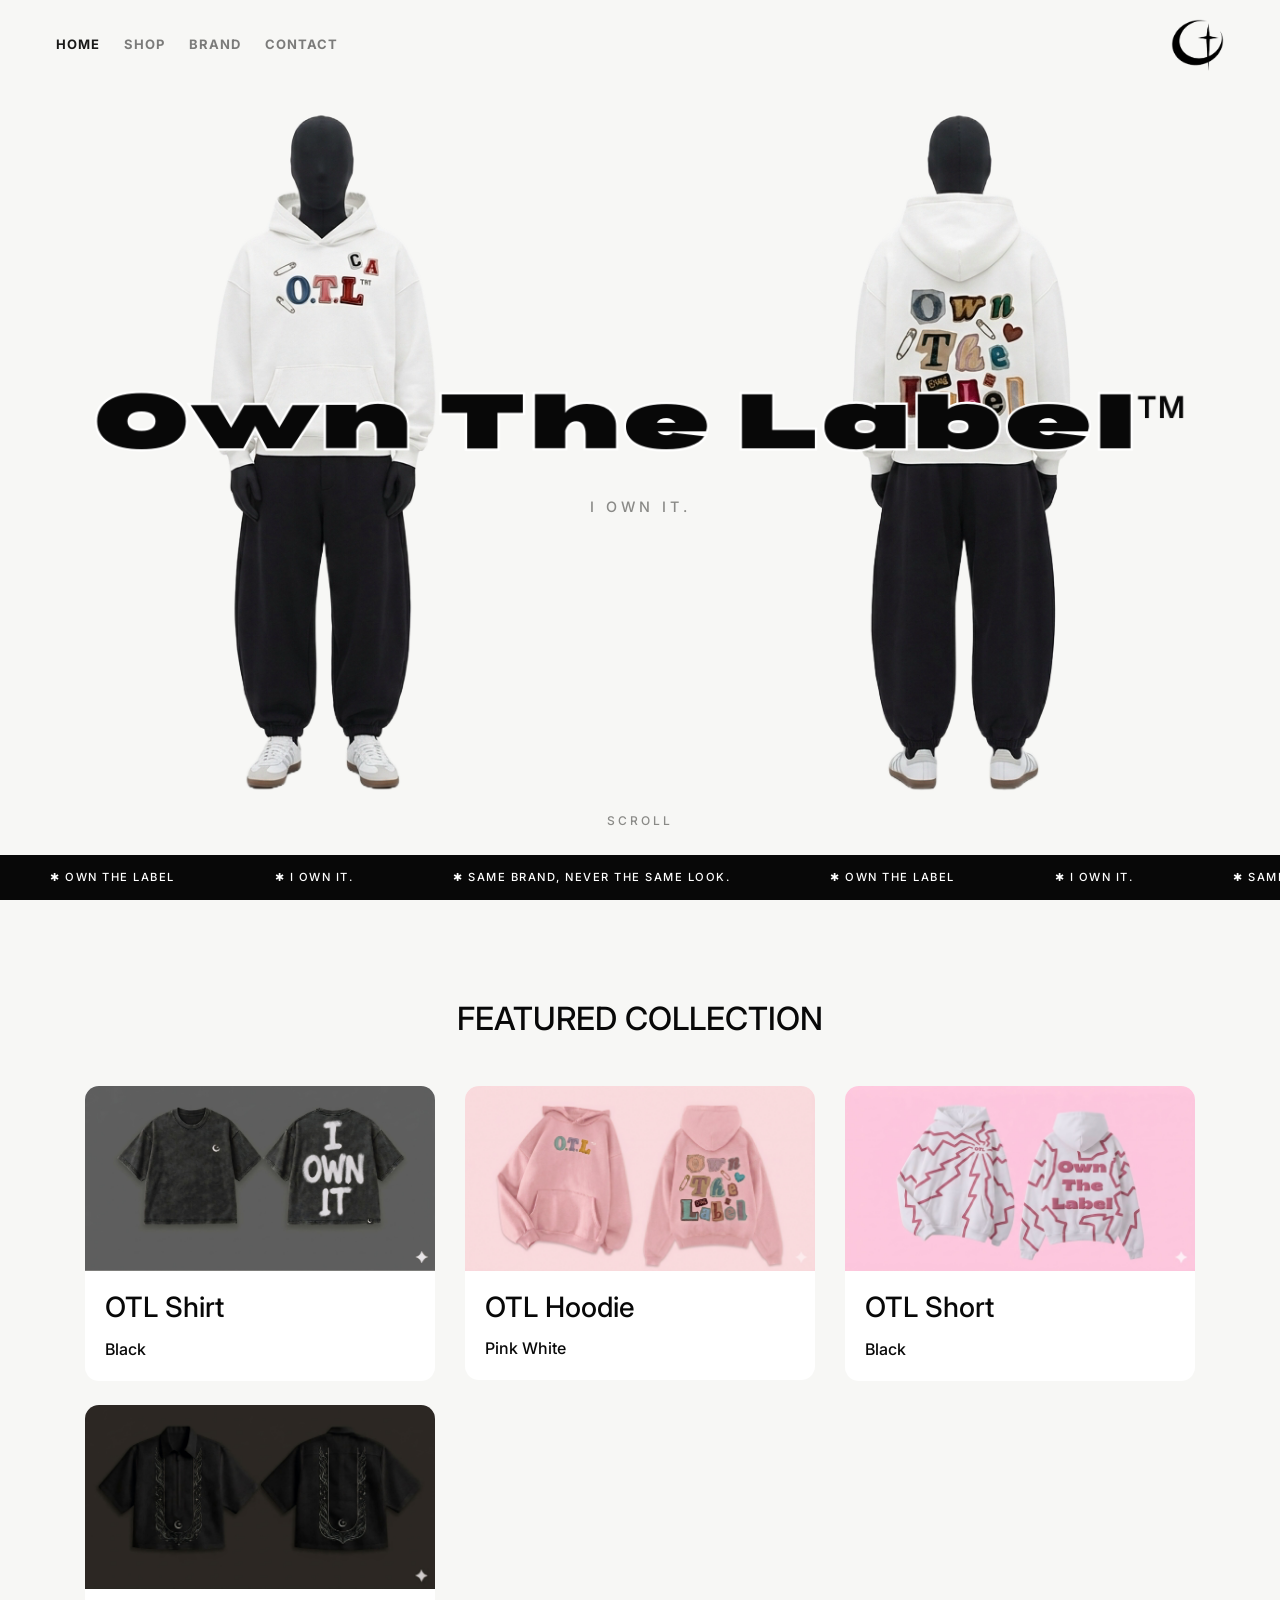
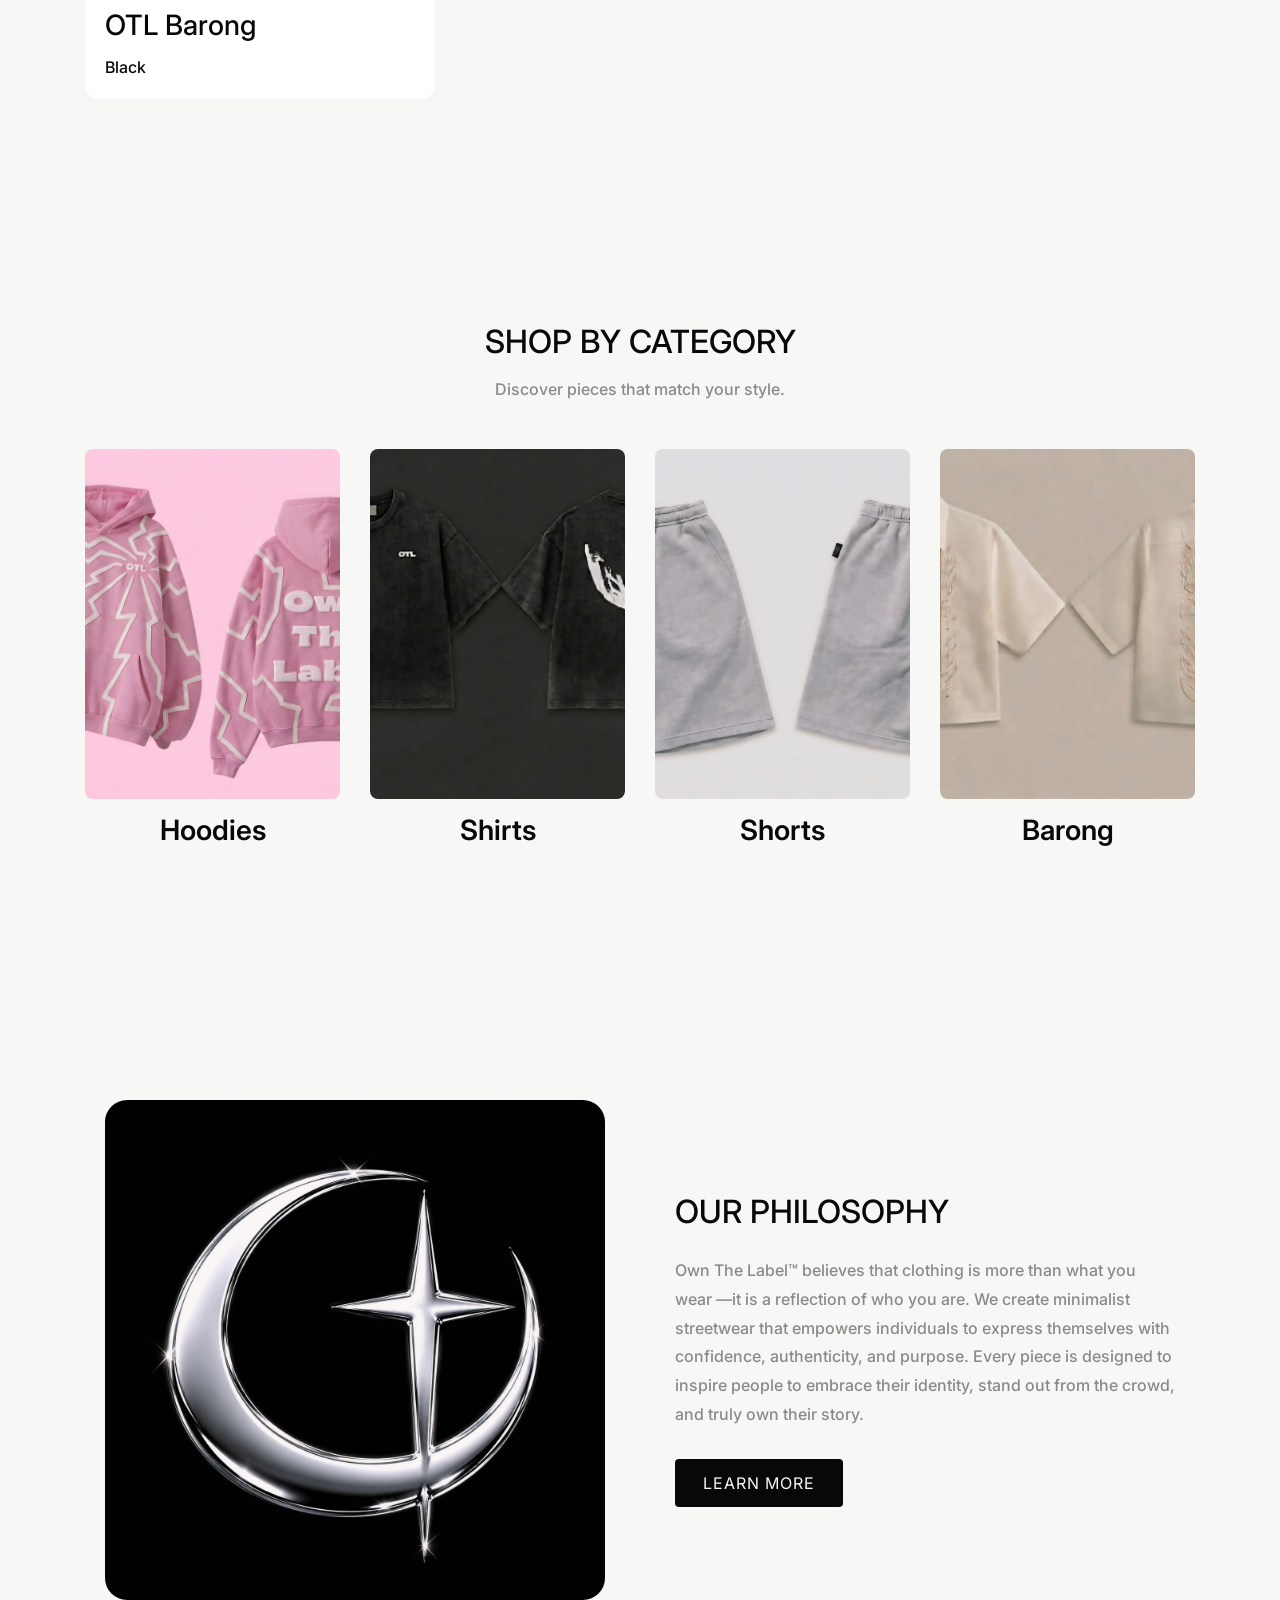
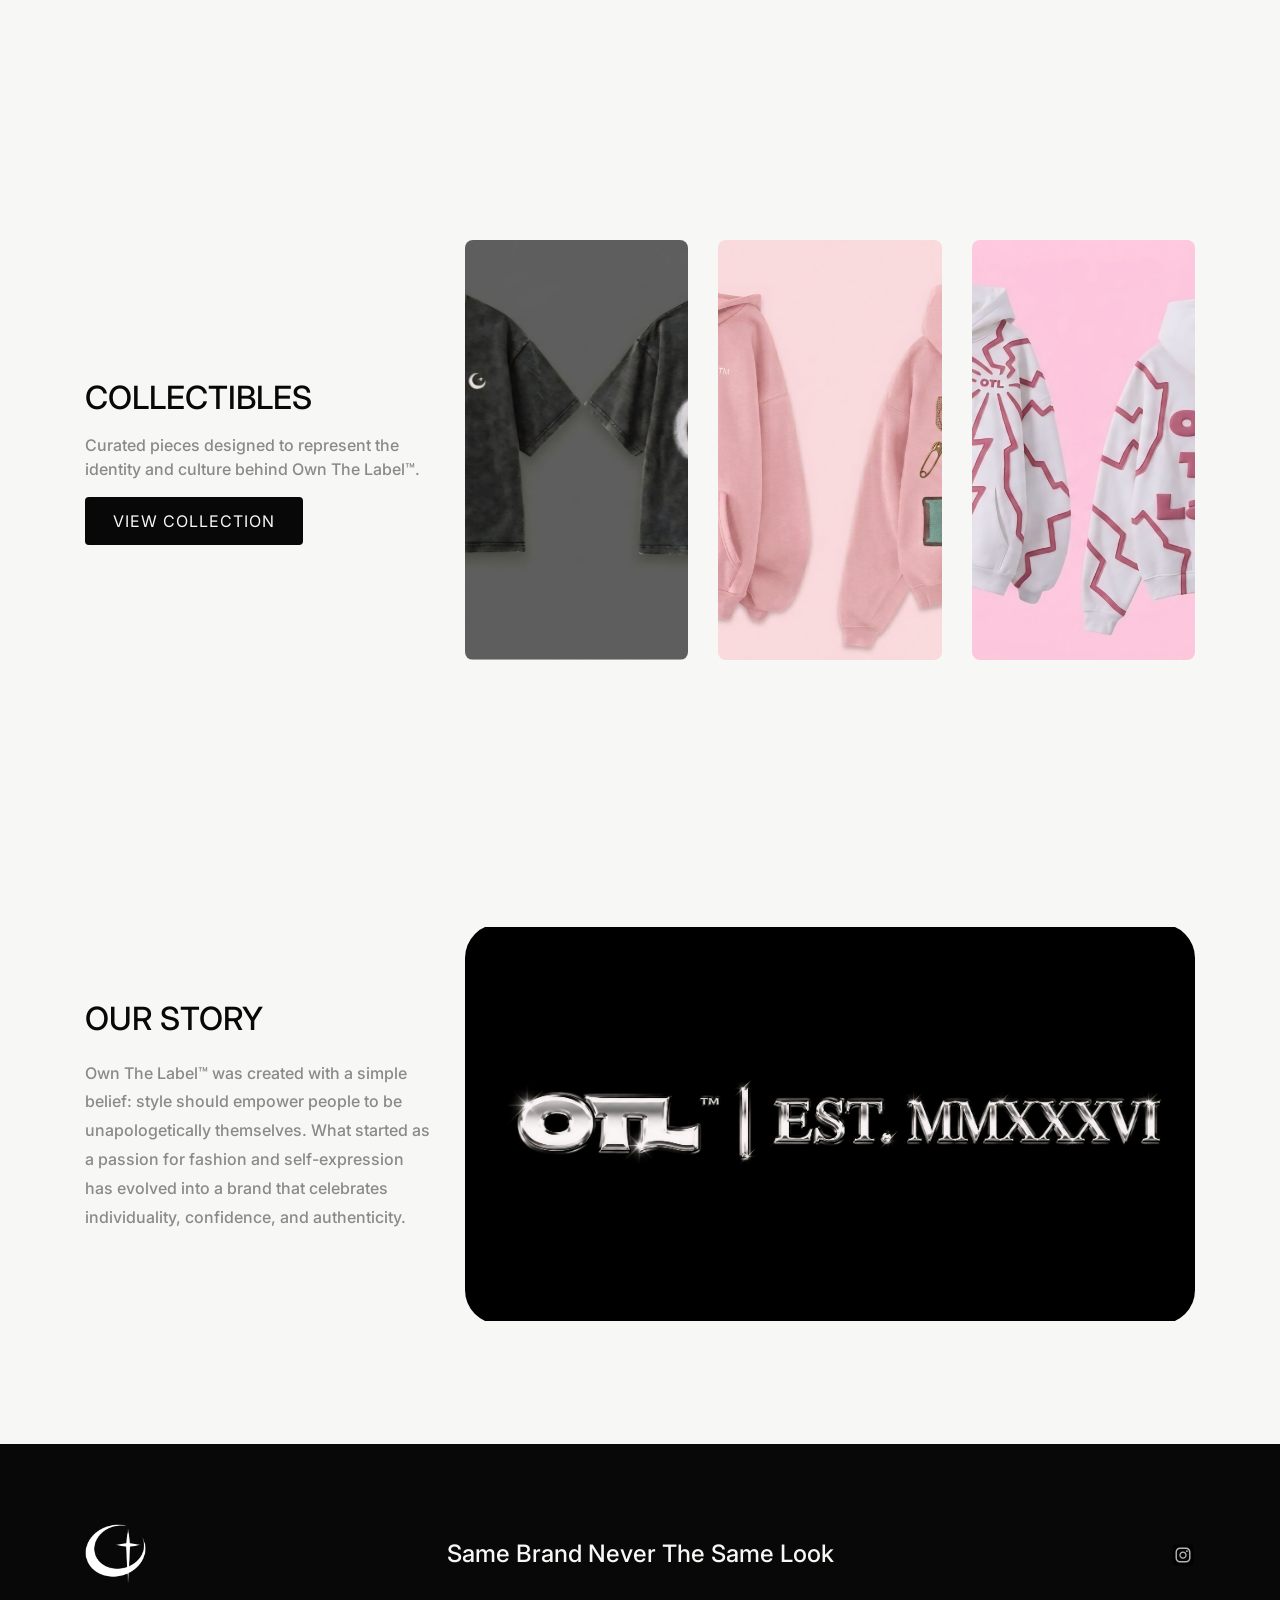
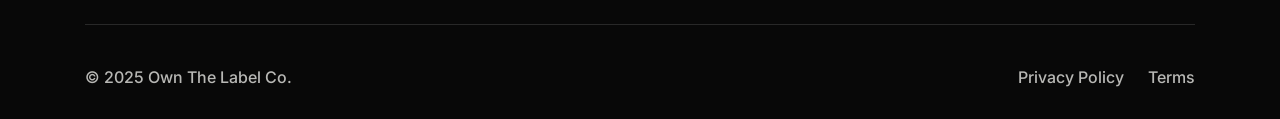
==== commit a3c3bedf: "Remove unused API files and add new files for contact and order management; update various HTML and " ====
--- a/index.html
+++ b/index.html
@@ -141,28 +141,28 @@
             </div>
             <div class="row">
                 <div class="col-lg-3 col-md-6 mb-4">
-                    <div class="category-card">
+                    <a href="shop/shop.html?category=Hoodies" class="category-card d-block">
                         <img src="img/hoodiecover.jpg" alt="Hoodies" class="img-fluid">
                         <h3>Hoodies</h3>
-                    </div>
+                    </a>
                 </div>
                 <div class="col-lg-3 col-md-6 mb-4">
-                    <div class="category-card">
+                    <a href="shop/shop.html?category=Shirts" class="category-card d-block">
                         <img src="img/shirtcover.jpg" alt="Shirts" class="img-fluid">
                         <h3>Shirts</h3>
-                    </div>
+                    </a>
                 </div>
                 <div class="col-lg-3 col-md-6 mb-4">
-                    <div class="category-card">
+                    <a href="shop/shop.html?category=Shorts" class="category-card d-block">
                         <img src="img/shortscover.jpg" alt="Shorts" class="img-fluid">
                         <h3>Shorts</h3>
-                    </div>
+                    </a>
                 </div>
                 <div class="col-lg-3 col-md-6 mb-4">
-                    <div class="category-card">
+                    <a href="shop/shop.html?category=Barong" class="category-card d-block">
                         <img src="img/barongcover.jpg" alt="Barong" class="img-fluid">
                         <h3>Barong</h3>
-                    </div>
+                    </a>
                 </div>
             </div>
         </div>
@@ -189,7 +189,7 @@
                             people to embrace their identity, stand out from the crowd,
                             and truly own their story.
                         </p>
-                        <a href="#" class="btn btn-otl">
+                        <a href="brand/brand.html" class="btn btn-otl">
                             Learn More
                         </a>
                     </div>
@@ -208,7 +208,7 @@
                     <p class="section-subtitle">
                         Curated pieces designed to represent the identity and culture behind Own The Label™.
                     </p>
-                    <a href="#" class="btn btn-otl">
+                    <a href="shop/shop.html" class="btn btn-otl">
                         View Collection
                     </a>
                 </div>
@@ -337,7 +337,7 @@
 
         animate();
     </script>
-    <script src="https://code.jquery.com/jquery-3.3.1.slim.min.js"></script>
+    <script src="https://code.jquery.com/jquery-3.3.1.min.js"></script>
     <script src="https://cdn.jsdelivr.net/npm/bootstrap@4.2.1/dist/js/bootstrap.bundle.min.js"></script>
 </body>
 
--- a/style.css
+++ b/style.css
@@ -1,6 +1,11 @@
 @font-face {
     font-family: 'Bernoru Expanded';
     src: url('fonts/bernoru-blackultraexpanded.otf') format('opentype');
+}
+
+@font-face {
+    font-family: 'Brice Semi Expanded';
+    src: url('fonts/your-brice-semi-expanded-file-name.otf') format('opentype');
 }
 
 :root {
@@ -277,7 +282,7 @@
 }
 
 .section-title {
-    font-family: 'Brice Semi Expanded', sans-serif;
+    font-family: 'Inter', sans-serif;
     color: var(--otl-black);
     text-transform: uppercase;
     margin-bottom: 1rem;
@@ -447,7 +452,7 @@
 
 .footer-tagline {
     color: var(--otl-white);
-    font-family: 'Brice Semi Expanded', sans-serif;
+    font-family: 'Inter', sans-serif;
     font-size: 1.5rem;
     margin: 0;
 }
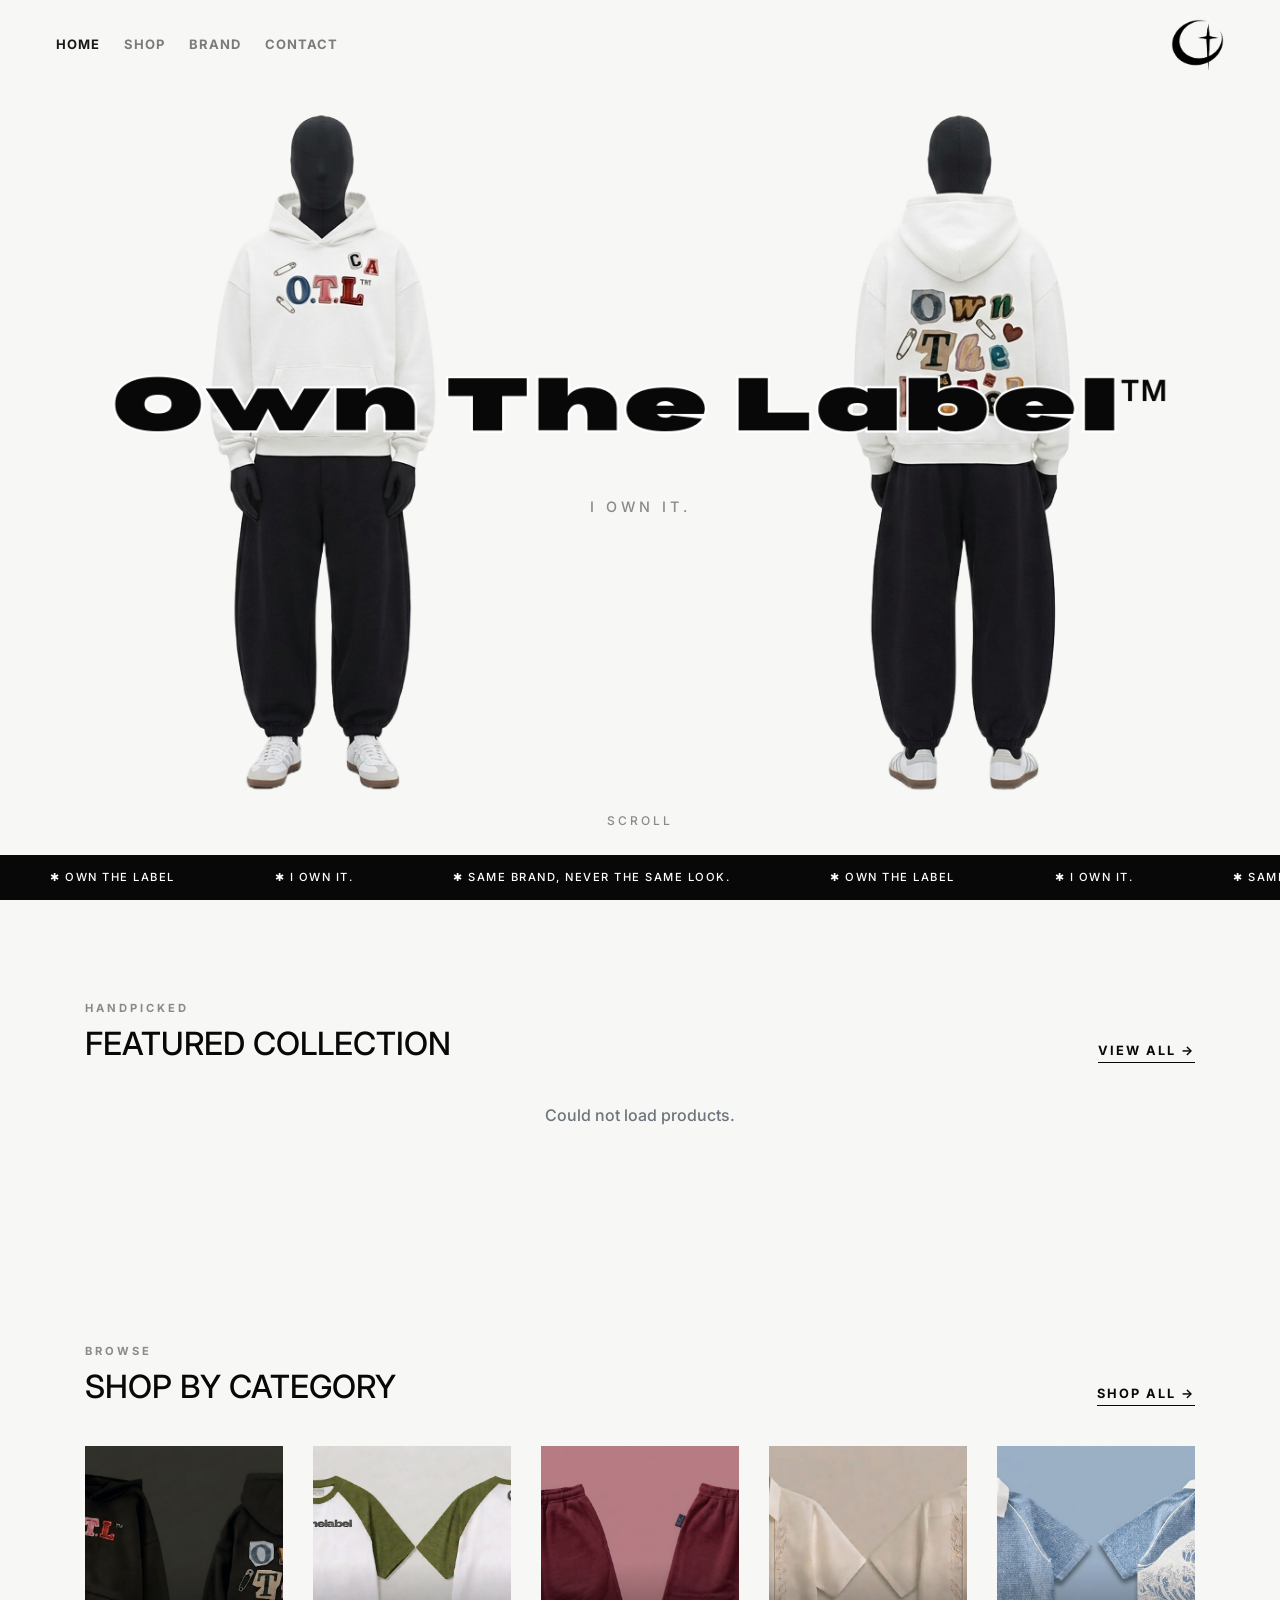
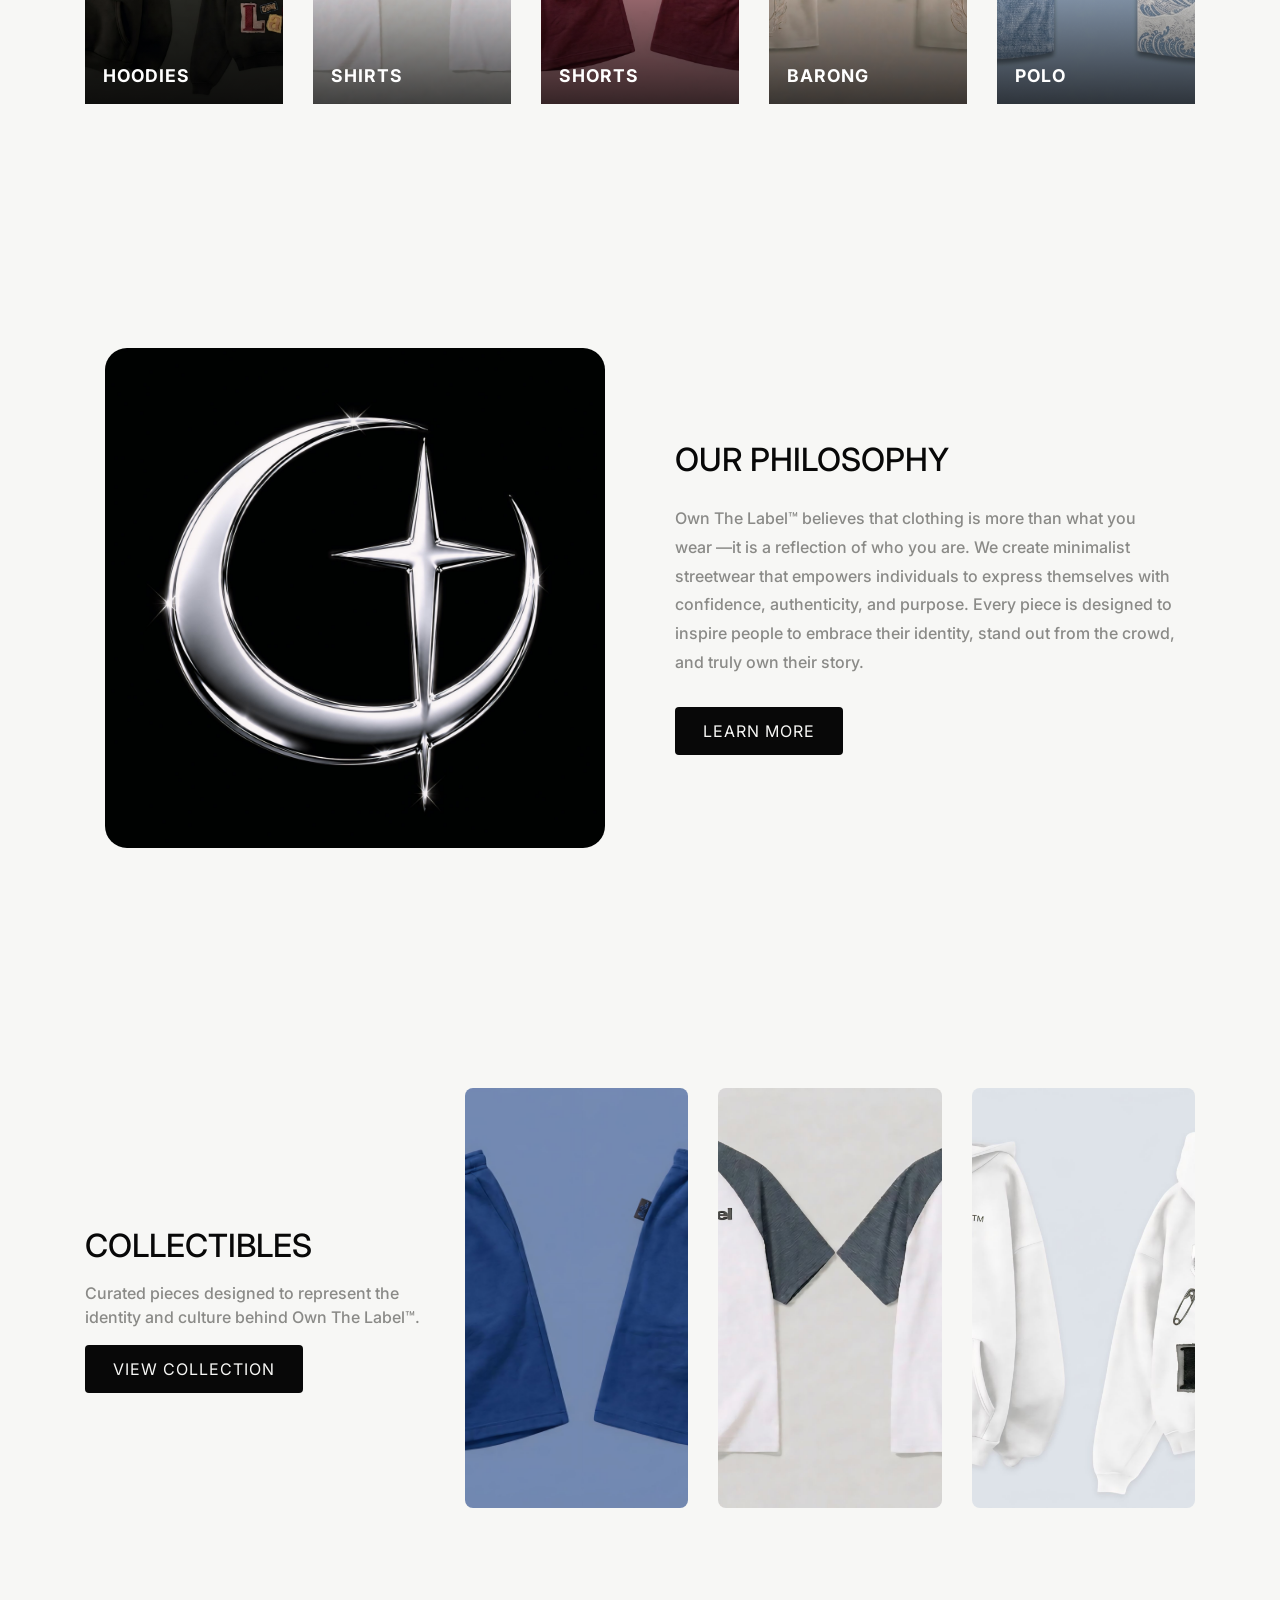
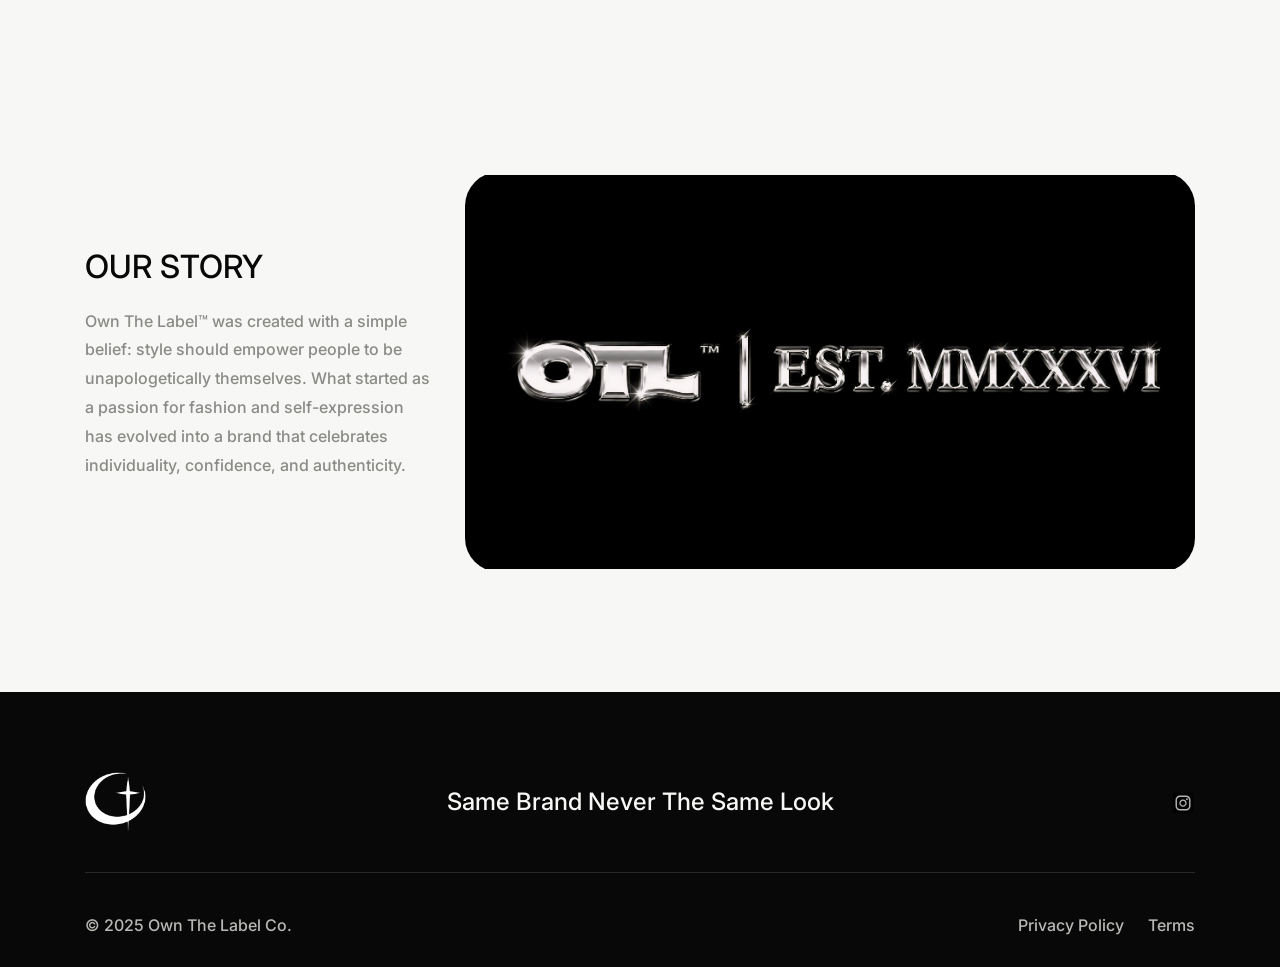
==== commit a13e4c61: "Refactor code structure and remove redundant changes" ====
--- a/index.html
+++ b/index.html
@@ -87,81 +87,74 @@
         </section>
     </main>
 
-    <section class="featured-collection">
-        <div class="container">
-            <h2 class="section-title text-center mb-5">Featured Collection</h2>
+        <section class="featured-collection">
+        <div class="container">
+            <div class="section-head">
+                <div>
+                    <p class="section-eyebrow">HANDPICKED</p>
+                    <h2 class="section-title">Featured Collection</h2>
+                </div>
+                <a href="shop/shop.html" class="view-all">View all →</a>
+            </div>
+            <div class="row" id="featured-grid">
+                <p class="col-12 text-center text-muted">Loading...</p>
+            </div>
+        </div>
+    </section>
+
+    <section id="shop-category">
+        <div class="container">
+            <div class="section-head">
+                <div>
+                    <p class="section-eyebrow">BROWSE</p>
+                    <h2 class="section-title">Shop By Category</h2>
+                </div>
+                <a href="shop/shop.html" class="view-all">Shop all →</a>
+            </div>
             <div class="row">
-                <div class="col-md-4 mb-4">
-                    <div class="card">
-                        <img src="img/collectible1.jpg" class="card-img-top" alt="Product 1">
-                        <div class="card-body">
-                            <h3 class="card-title">OTL Shirt</h3>
-                            <p class="card-text">Black</p>
-                        </div>
-                    </div>
-                </div>
-                <div class="col-md-4 mb-4">
-                    <div class="card">
-                        <img src="img/collectible2.jpg" class="card-img-top" alt="Product 2">
-                        <div class="card-body">
-                            <h3 class="card-title">OTL Hoodie</h3>
-                            <p class="card-text">Pink White</p>
-                        </div>
-                    </div>
-                </div>
-                <div class="col-md-4 mb-4">
-                    <div class="card">
-                        <img src="img/collectible3.jpg" class="card-img-top" alt="Product 3">
-                        <div class="card-body">
-                            <h3 class="card-title">OTL Short</h3>
-                            <p class="card-text">Black</p>
-                        </div>
-                    </div>
-                </div>
-                <div class="col-md-4 mb-4">
-                    <div class="card">
-                        <img src="img/product4.jpg" class="card-img-top" alt="Product 4">
-                        <div class="card-body">
-                            <h3 class="card-title">OTL Barong</h3>
-                            <p class="card-text">Black</p>
-                        </div>
-                    </div>
-                </div>
-            </div>
-        </div>
-    </section>
-
-    <section id="shop-category">
-        <div class="container">
-            <div class="text-center mb-5">
-                <h2 class="section-title">Shop By Category</h2>
-                <p class="section-subtitle">
-                    Discover pieces that match your style.
-                </p>
-            </div>
-            <div class="row">
-                <div class="col-lg-3 col-md-6 mb-4">
-                    <a href="shop/shop.html?category=Hoodies" class="category-card d-block">
-                        <img src="img/hoodiecover.jpg" alt="Hoodies" class="img-fluid">
-                        <h3>Hoodies</h3>
-                    </a>
-                </div>
-                <div class="col-lg-3 col-md-6 mb-4">
-                    <a href="shop/shop.html?category=Shirts" class="category-card d-block">
-                        <img src="img/shirtcover.jpg" alt="Shirts" class="img-fluid">
-                        <h3>Shirts</h3>
-                    </a>
-                </div>
-                <div class="col-lg-3 col-md-6 mb-4">
-                    <a href="shop/shop.html?category=Shorts" class="category-card d-block">
-                        <img src="img/shortscover.jpg" alt="Shorts" class="img-fluid">
-                        <h3>Shorts</h3>
-                    </a>
-                </div>
-                <div class="col-lg-3 col-md-6 mb-4">
-                    <a href="shop/shop.html?category=Barong" class="category-card d-block">
-                        <img src="img/barongcover.jpg" alt="Barong" class="img-fluid">
-                        <h3>Barong</h3>
+                <div class="col-6 col-md-4 col-lg mb-4">
+                    <a href="shop/shop.html?category=Hoodies" class="cat-tile">
+                        <img src="img/products/hoodies/hoodie1.jpg" alt="Hoodies">
+                        <div class="cat-overlay">
+                            <h3>Hoodies</h3>
+                            <span class="cat-count" data-cat="Hoodies"></span>
+                        </div>
+                    </a>
+                </div>
+                <div class="col-6 col-md-4 col-lg mb-4">
+                    <a href="shop/shop.html?category=Shirts" class="cat-tile">
+                        <img src="img/products/shirts/shirt1.jpg" alt="Shirts">
+                        <div class="cat-overlay">
+                            <h3>Shirts</h3>
+                            <span class="cat-count" data-cat="Shirts"></span>
+                        </div>
+                    </a>
+                </div>
+                <div class="col-6 col-md-4 col-lg mb-4">
+                    <a href="shop/shop.html?category=Shorts" class="cat-tile">
+                        <img src="img/products/shorts/short1.jpg" alt="Shorts">
+                        <div class="cat-overlay">
+                            <h3>Shorts</h3>
+                            <span class="cat-count" data-cat="Shorts"></span>
+                        </div>
+                    </a>
+                </div>
+                <div class="col-6 col-md-4 col-lg mb-4">
+                    <a href="shop/shop.html?category=Barong" class="cat-tile">
+                        <img src="img/products/barong/barong1.jpg" alt="Barong">
+                        <div class="cat-overlay">
+                            <h3>Barong</h3>
+                            <span class="cat-count" data-cat="Barong"></span>
+                        </div>
+                    </a>
+                </div>
+                <div class="col-6 col-md-4 col-lg mb-4">
+                    <a href="shop/shop.html?category=Polo" class="cat-tile">
+                        <img src="img/products/polo/polo1.png" alt="Polo">
+                        <div class="cat-overlay">
+                            <h3>Polo</h3>
+                            <span class="cat-count" data-cat="Polo"></span>
+                        </div>
                     </a>
                 </div>
             </div>
@@ -216,17 +209,17 @@
                     <div class="row">
                         <div class="col-md-4 mb-4">
                             <div class="collectible-card">
-                                <img src="img/collectible1.jpg" alt="Collectible 1" class="img-fluid">
+                                <img src="img/products/shorts/short4.jpg" alt="Collectible 1" class="img-fluid">
                             </div>
                         </div>
                         <div class="col-md-4 mb-4">
                             <div class="collectible-card">
-                                <img src="img/collectible2.jpg" alt="Collectible 2" class="img-fluid">
+                                <img src="img/products/shirts/shirt2.jpg" alt="Collectible 2" class="img-fluid">
                             </div>
                         </div>
                         <div class="col-md-4 mb-4">
                             <div class="collectible-card">
-                                <img src="img/collectible3.jpg" alt="Collectible 3" class="img-fluid">
+                                <img src="img/products/hoodies/hoodie3.jpg" alt="Collectible 3" class="img-fluid">
                             </div>
                         </div>
                     </div>
@@ -338,6 +331,37 @@
         animate();
     </script>
     <script src="https://code.jquery.com/jquery-3.3.1.min.js"></script>
+    <script src="js/shared.js"></script>
+    <script>
+        fetch("api/products.php")
+            .then(function (res) { return res.json(); })
+            .then(function (products) {
+
+                // FEATURED: first 4 products marked is_featured
+                var featured = products.filter(function (p) { return p.is_featured === 1; }).slice(0, 4);
+
+                $("#featured-grid").html(featured.map(function (p) {
+                    return '<div class="col-6 col-lg-3 mb-4">' +
+                        '<a href="shop/shop.html?category=' + encodeURIComponent(p.category) + '" class="fc-card">' +
+                        '<div class="fc-img"><img src="' + esc(p.image) + '" alt="' + esc(p.name) + '" loading="lazy"></div>' +
+                        '<div class="fc-info">' +
+                        '<span class="fc-cat">' + esc(p.category) + '</span>' +
+                        '<h3>' + esc(p.name) + '</h3>' +
+                        '<p class="fc-price">' + formatPeso(p.price) + '</p>' +
+                        '</div></a></div>';
+                }).join(""));
+
+                // CATEGORY COUNTS
+                $(".cat-count").each(function () {
+                    var cat = $(this).data("cat");
+                    var total = products.filter(function (p) { return p.category === cat; }).length;
+                    $(this).text(total + (total === 1 ? " item" : " items"));
+                });
+            })
+            .catch(function () {
+                $("#featured-grid").html('<p class="col-12 text-center text-muted">Could not load products.</p>');
+            });
+    </script>
     <script src="https://cdn.jsdelivr.net/npm/bootstrap@4.2.1/dist/js/bootstrap.bundle.min.js"></script>
 </body>
 
--- a/style.css
+++ b/style.css
@@ -504,6 +504,163 @@
     color: var(--otl-white);
 }
 
+.section-head {
+    display: flex;
+    justify-content: space-between;
+    align-items: flex-end;
+    margin-bottom: 40px;
+}
+
+.section-head .section-title {
+    margin-bottom: 0;
+}
+
+.section-eyebrow {
+    margin-bottom: 8px;
+    font-size: .7rem;
+    font-weight: 700;
+    letter-spacing: 3px;
+    color: var(--cool-gray);
+}
+
+.view-all {
+    font-size: .8rem;
+    font-weight: 700;
+    letter-spacing: 2px;
+    text-transform: uppercase;
+    color: var(--otl-black);
+    border-bottom: 1px solid var(--otl-black);
+    padding-bottom: 2px;
+    transition: .3s ease;
+}
+
+.view-all:hover {
+    color: var(--cool-gray);
+    border-color: var(--cool-gray);
+    text-decoration: none;
+}
+
+.fc-card {
+    display: block;
+    color: var(--otl-black);
+}
+
+.fc-card:hover {
+    color: var(--otl-black);
+    text-decoration: none;
+}
+
+.fc-img {
+    position: relative;
+    padding-top: 125%;
+    overflow: hidden;
+    background: #f2f2f2;
+}
+
+.fc-img img {
+    position: absolute;
+    top: 0;
+    left: 0;
+    width: 100%;
+    height: 100%;
+    object-fit: cover;
+    transition: transform .5s ease;
+}
+
+.fc-card:hover .fc-img img {
+    transform: scale(1.06);
+}
+
+.fc-info {
+    padding-top: 14px;
+}
+
+.fc-cat {
+    font-size: .68rem;
+    letter-spacing: 1.5px;
+    text-transform: uppercase;
+    color: var(--cool-gray);
+}
+
+.fc-info h3 {
+    margin: 4px 0;
+    font-size: 1rem;
+    font-weight: 600;
+}
+
+.fc-price {
+    margin: 0;
+    font-weight: 700;
+}
+
+.cat-tile {
+    position: relative;
+    display: block;
+    padding-top: 130%;
+    overflow: hidden;
+    background: #222;
+}
+
+.cat-tile:hover {
+    text-decoration: none;
+}
+
+.cat-tile img {
+    position: absolute;
+    top: 0;
+    left: 0;
+    width: 100%;
+    height: 100%;
+    object-fit: cover;
+    transition: transform .5s ease;
+}
+
+.cat-tile::after {
+    content: "";
+    position: absolute;
+    inset: 0;
+    background: linear-gradient(to top, rgba(0, 0, 0, .7), rgba(0, 0, 0, 0) 55%);
+}
+
+.cat-tile:hover img {
+    transform: scale(1.08);
+}
+
+.cat-overlay {
+    position: absolute;
+    left: 0;
+    right: 0;
+    bottom: 0;
+    z-index: 1;
+    padding: 18px;
+    color: #fff;
+}
+
+.cat-overlay h3 {
+    margin: 0;
+    font-size: 1.1rem;
+    font-weight: 700;
+    letter-spacing: 1px;
+    text-transform: uppercase;
+}
+
+.cat-count {
+    font-size: .75rem;
+    letter-spacing: 1px;
+    color: rgba(255, 255, 255, .75);
+}
+
+@media (max-width: 576px) {
+    .section-head {
+        flex-direction: column;
+        align-items: flex-start;
+    }
+
+    .view-all {
+        margin-top: 12px;
+    }
+}
+
 @media (max-width: 991px) {
     .hero-title {
         font-size: 3rem;
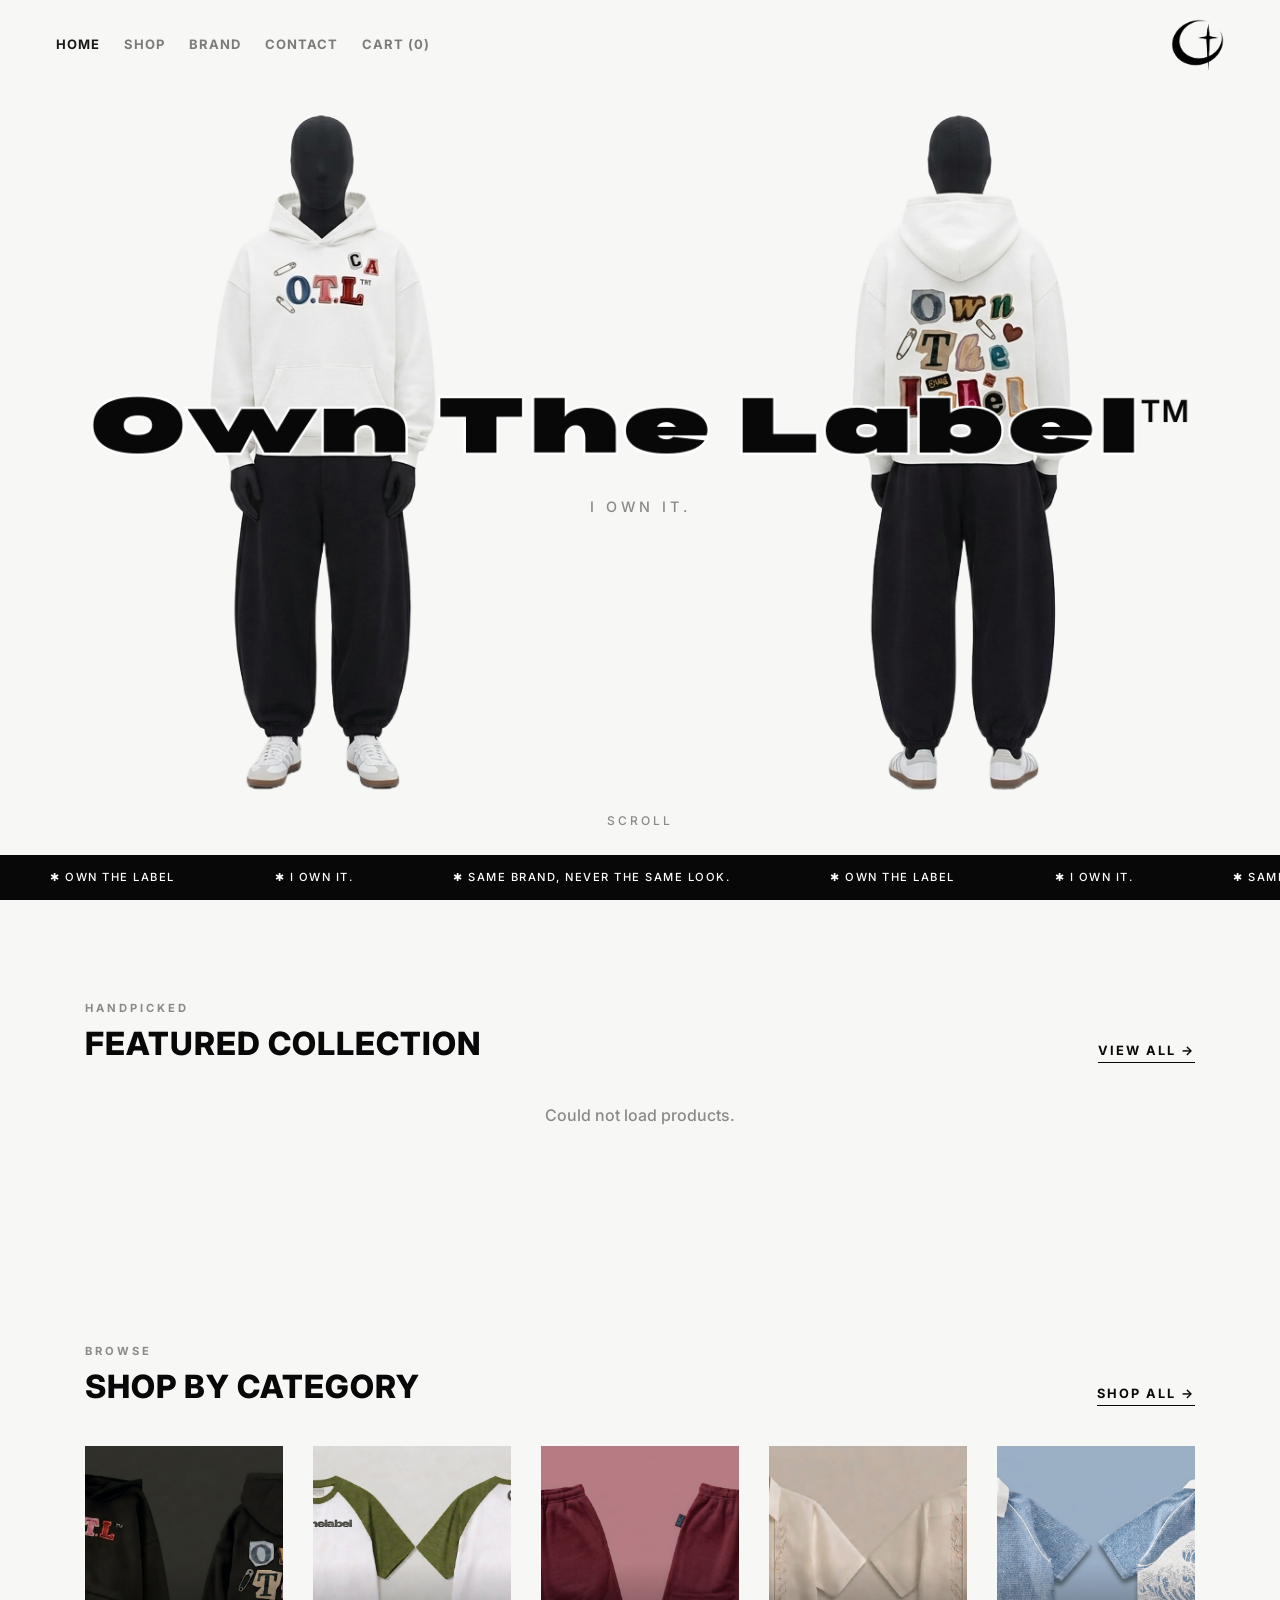
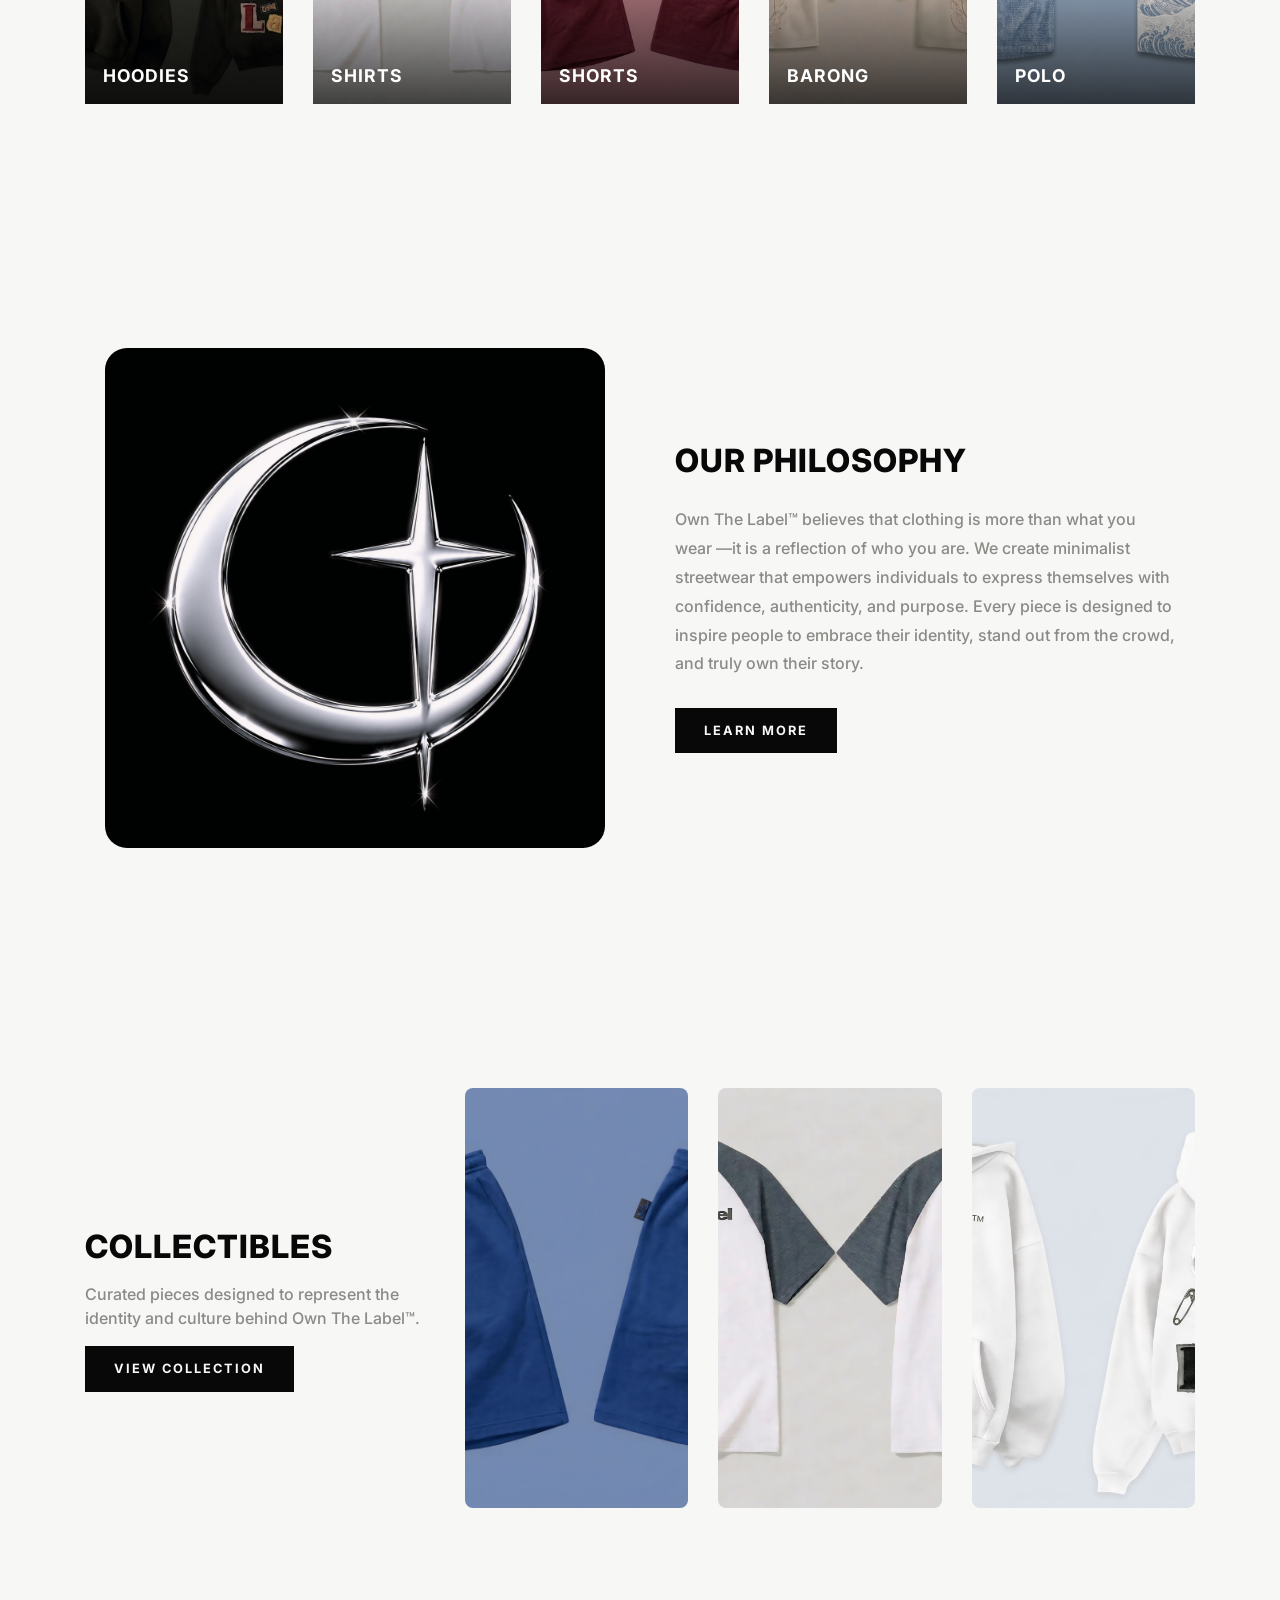
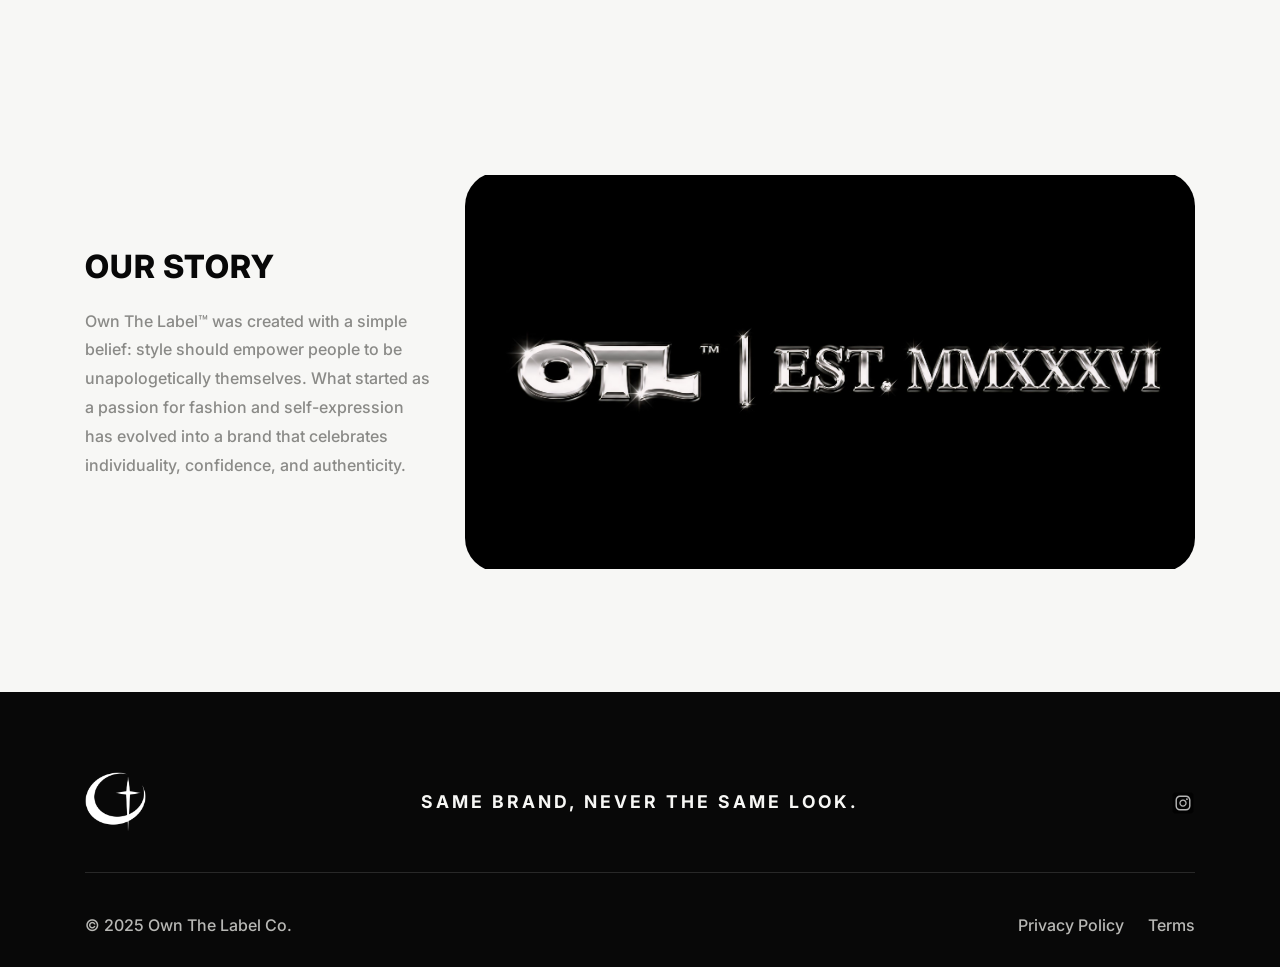
==== commit a4642949: "Enhance shop page layout and styling; add cart link, update navbar, and improve CSS variables for be" ====
--- a/index.html
+++ b/index.html
@@ -1,368 +1,367 @@
-<!DOCTYPE html>
-<html lang="en">
-
-<head>
-    <meta charset="UTF-8">
-    <meta name="viewport" content="width=device-width, initial-scale=1.0">
-    <title>Own The Label Co.</title>
-    <link href="https://cdn.jsdelivr.net/npm/bootstrap@4.2.1/dist/css/bootstrap.min.css" rel="stylesheet">
-    <link href="https://fonts.googleapis.com/css2?family=Inter:wght@300;400;500;600;700;800&display=swap"
-        rel="stylesheet">
-    <link rel="stylesheet" href="style.css">
-</head>
-
-<body>
-    <header>
-        <nav class="navbar navbar-expand-xl navbar-light otl-navbar" id="site-header">
-            <div class="container-fluid px-3 px-xl-5">
-                <a class="navbar-brand logo order-xl-last" href="index.html">
-                    <img src="img/logo2.png" alt="Own The Label">
-                </a>
-                <button class="navbar-toggler" type="button" data-toggle="collapse" data-target="#navbarNav">
-                    <span class="navbar-toggler-icon"></span>
-                </button>
-                <div class="collapse navbar-collapse" id="navbarNav">
-                    <ul class="navbar-nav">
-                        <li class="nav-item">
-                            <a class="nav-link active" href="#">Home</a>
-                        </li>
-                        <li class="nav-item">
-                            <a class="nav-link" href="shop/shop.html">Shop</a>
-                        </li>
-                        <li class="nav-item">
-                            <a class="nav-link" href="brand/brand.html">Brand</a>
-                        </li>
-                        <li class="nav-item">
-                            <a class="nav-link" href="contact/Contact.html">Contact</a>
-                        </li>
-                    </ul>
-                </div>
-            </div>
-        </nav>
-    </header>
-
-    <main>
-        <section id="hero">
-            <div class="hero-image-wrapper">
-                <img src="img/hero-background.png" alt="Own The Label Hero" class="img-fluid hero-image">
-                <div class="hero-overlay text-center">
-                    <p class="hero-tagline">
-                        I OWN IT.
-                    </p>
-                </div>
-                <div class="scroll-indicator">
-                    SCROLL
-                </div>
-            </div>
-            <h1 class="hero-title" id="hero-title">
-                Own The Label<sup>TM</sup>
-            </h1>
-
-            <div class="brand-strip">
-                <div class="strip-track">
-                    <div class="strip-group">
-                        <span>✱ Own the label</span>
-                        <span>✱ I own it.</span>
-                        <span>✱ Same brand, never the same look.</span>
-                        <span>✱ Own the label</span>
-                        <span>✱ I own it.</span>
-                        <span>✱ Same brand, never the same look.</span>
-                        <span>✱ Own the label</span>
-                        <span>✱ I own it.</span>
-                        <span>✱ Same brand, never the same look.</span>
-                    </div>
-                    <div class="strip-group">
-                        <span>✱ Own the label</span>
-                        <span>✱ I own it.</span>
-                        <span>✱ Same brand, never the same look.</span>
-                        <span>✱ Own the label</span>
-                        <span>✱ I own it.</span>
-                        <span>✱ Same brand, never the same look.</span>
-                        <span>✱ Own the label</span>
-                        <span>✱ I own it.</span>
-                        <span>✱ Same brand, never the same look.</span>
-                    </div>
-                </div>
-            </div>
-        </section>
-    </main>
-
-        <section class="featured-collection">
-        <div class="container">
-            <div class="section-head">
-                <div>
-                    <p class="section-eyebrow">HANDPICKED</p>
-                    <h2 class="section-title">Featured Collection</h2>
-                </div>
-                <a href="shop/shop.html" class="view-all">View all →</a>
-            </div>
-            <div class="row" id="featured-grid">
-                <p class="col-12 text-center text-muted">Loading...</p>
-            </div>
-        </div>
-    </section>
-
-    <section id="shop-category">
-        <div class="container">
-            <div class="section-head">
-                <div>
-                    <p class="section-eyebrow">BROWSE</p>
-                    <h2 class="section-title">Shop By Category</h2>
-                </div>
-                <a href="shop/shop.html" class="view-all">Shop all →</a>
-            </div>
-            <div class="row">
-                <div class="col-6 col-md-4 col-lg mb-4">
-                    <a href="shop/shop.html?category=Hoodies" class="cat-tile">
-                        <img src="img/products/hoodies/hoodie1.jpg" alt="Hoodies">
-                        <div class="cat-overlay">
-                            <h3>Hoodies</h3>
-                            <span class="cat-count" data-cat="Hoodies"></span>
-                        </div>
-                    </a>
-                </div>
-                <div class="col-6 col-md-4 col-lg mb-4">
-                    <a href="shop/shop.html?category=Shirts" class="cat-tile">
-                        <img src="img/products/shirts/shirt1.jpg" alt="Shirts">
-                        <div class="cat-overlay">
-                            <h3>Shirts</h3>
-                            <span class="cat-count" data-cat="Shirts"></span>
-                        </div>
-                    </a>
-                </div>
-                <div class="col-6 col-md-4 col-lg mb-4">
-                    <a href="shop/shop.html?category=Shorts" class="cat-tile">
-                        <img src="img/products/shorts/short1.jpg" alt="Shorts">
-                        <div class="cat-overlay">
-                            <h3>Shorts</h3>
-                            <span class="cat-count" data-cat="Shorts"></span>
-                        </div>
-                    </a>
-                </div>
-                <div class="col-6 col-md-4 col-lg mb-4">
-                    <a href="shop/shop.html?category=Barong" class="cat-tile">
-                        <img src="img/products/barong/barong1.jpg" alt="Barong">
-                        <div class="cat-overlay">
-                            <h3>Barong</h3>
-                            <span class="cat-count" data-cat="Barong"></span>
-                        </div>
-                    </a>
-                </div>
-                <div class="col-6 col-md-4 col-lg mb-4">
-                    <a href="shop/shop.html?category=Polo" class="cat-tile">
-                        <img src="img/products/polo/polo1.png" alt="Polo">
-                        <div class="cat-overlay">
-                            <h3>Polo</h3>
-                            <span class="cat-count" data-cat="Polo"></span>
-                        </div>
-                    </a>
-                </div>
-            </div>
-        </div>
-    </section>
-
-    <section id="brand-story">
-        <div class="container">
-            <div class="row align-items-center">
-                <div class="col-lg-6">
-                    <div class="brand-symbol">
-                        <img src="img/brand-symbol.jpg" alt="Brand Symbol" class="img-fluid">
-                    </div>
-                </div>
-                <div class="col-lg-6">
-                    <div class="brand-philo">
-                        <h2 class="section-title">
-                            Our Philosophy
-                        </h2>
-                        <p>
-                            Own The Label™ believes that clothing is more than what you wear
-                            —it is a reflection of who you are. We create minimalist streetwear
-                            that empowers individuals to express themselves with confidence,
-                            authenticity, and purpose. Every piece is designed to inspire
-                            people to embrace their identity, stand out from the crowd,
-                            and truly own their story.
-                        </p>
-                        <a href="brand/brand.html" class="btn btn-otl">
-                            Learn More
-                        </a>
-                    </div>
-                </div>
-            </div>
-        </div>
-    </section>
-
-    <section id="collectible">
-        <div class="container">
-            <div class="row align-items-center">
-                <div class="col-lg-4">
-                    <h2 class="section-title">
-                        Collectibles
-                    </h2>
-                    <p class="section-subtitle">
-                        Curated pieces designed to represent the identity and culture behind Own The Label™.
-                    </p>
-                    <a href="shop/shop.html" class="btn btn-otl">
-                        View Collection
-                    </a>
-                </div>
-                <div class="col-lg-8">
-                    <div class="row">
-                        <div class="col-md-4 mb-4">
-                            <div class="collectible-card">
-                                <img src="img/products/shorts/short4.jpg" alt="Collectible 1" class="img-fluid">
-                            </div>
-                        </div>
-                        <div class="col-md-4 mb-4">
-                            <div class="collectible-card">
-                                <img src="img/products/shirts/shirt2.jpg" alt="Collectible 2" class="img-fluid">
-                            </div>
-                        </div>
-                        <div class="col-md-4 mb-4">
-                            <div class="collectible-card">
-                                <img src="img/products/hoodies/hoodie3.jpg" alt="Collectible 3" class="img-fluid">
-                            </div>
-                        </div>
-                    </div>
-                </div>
-            </div>
-        </div>
-    </section>
-
-    <section id="our-story">
-        <div class="container">
-            <div class="row align-items-center">
-                <div class="col-lg-4">
-                    <div class="otl-story">
-                        <h2 class="section-title">
-                            Our Story
-                        </h2>
-                        <p>
-                            Own The Label™ was created with a simple belief: style should empower people to be
-                            unapologetically themselves. What started as a passion for fashion and self-expression has
-                            evolved into a brand that celebrates individuality, confidence, and authenticity.
-                        </p>
-                    </div>
-                </div>
-                <div class="col-lg-8">
-                    <div class="lifestyle">
-                        <img src="img/lifestyle-image.jpg" alt="Lifestyle Image" class="img-fluid">
-                    </div>
-                </div>
-            </div>
-        </div>
-    </section>
-
-    <footer id="footer">
-        <div class="container">
-            <div class="row align-items-center">
-                <div class="col-md-3">
-                    <a href="index.html" class="footer-logo">
-                        <img src="img/logo3.png" alt="Own The Label">
-                    </a>
-                </div>
-                <div class="col-md-6 text-center">
-                    <p class="footer-tagline">
-                        Same Brand Never The Same Look
-                    </p>
-                </div>
-                <div class="col-md-3 text-right">
-                    <div class="social-icons">
-                        <a href="https://instagram.com/ownthelabel.co" aria-label="Instagram">
-                            <img src="img/instagram-logo-facebook-svgrepo-com.svg" alt="Instagram" class="social-icon">
-                        </a>
-                    </div>
-                </div>
-            </div>
-            <hr>
-            <div class="row">
-                <div class="col-md-6">
-                    <p class="copyright">
-                        © 2025 Own The Label Co.
-                    </p>
-                </div>
-                <div class="col-md-6 text-right">
-                    <a href="#">Privacy Policy</a>
-                    <a href="#">Terms</a>
-                </div>
-            </div>
-        </div>
-    </footer>
-
-    <script>
-        var heroTitle = document.getElementById("hero-title");
-        var siteHeader = document.getElementById("site-header");
-        var heroSection = document.getElementById("hero");
-
-        var shrinkDistance = heroSection.offsetHeight * 0.6;
-        var startTopPx = window.innerHeight / 2;
-        var headerTopPx = 45;
-        var startScale = 1;
-        var endScale = 0.28;
-        var currentProgress = 0;
-        var easing = 0.08;
-
-        function animate() {
-            var targetProgress = window.scrollY / shrinkDistance;
-            if (targetProgress > 1) targetProgress = 1;
-            if (targetProgress < 0) targetProgress = 0;
-
-            currentProgress += (targetProgress - currentProgress) * easing;
-
-            var currentScale = startScale - (currentProgress * (startScale - endScale));
-            var currentTopPx = startTopPx - (currentProgress * (startTopPx - headerTopPx));
-
-            heroTitle.style.top = currentTopPx + "px";
-            heroTitle.style.transform = "translate(-50%, -50%) scale(" + currentScale + ")";
-
-            if (currentProgress >= 0.98) {
-                siteHeader.classList.add("is-scrolled");
-            } else if (currentProgress < 0.9) {
-                siteHeader.classList.remove("is-scrolled");
-            }
-
-            requestAnimationFrame(animate);
-        }
-
-        window.addEventListener("resize", function () {
-            shrinkDistance = heroSection.offsetHeight * 0.6;
-            startTopPx = window.innerHeight / 2;
-        });
-
-        animate();
-    </script>
-    <script src="https://code.jquery.com/jquery-3.3.1.min.js"></script>
-    <script src="js/shared.js"></script>
-    <script>
-        fetch("api/products.php")
-            .then(function (res) { return res.json(); })
-            .then(function (products) {
-
-                // FEATURED: first 4 products marked is_featured
-                var featured = products.filter(function (p) { return p.is_featured === 1; }).slice(0, 4);
-
-                $("#featured-grid").html(featured.map(function (p) {
-                    return '<div class="col-6 col-lg-3 mb-4">' +
-                        '<a href="shop/shop.html?category=' + encodeURIComponent(p.category) + '" class="fc-card">' +
-                        '<div class="fc-img"><img src="' + esc(p.image) + '" alt="' + esc(p.name) + '" loading="lazy"></div>' +
-                        '<div class="fc-info">' +
-                        '<span class="fc-cat">' + esc(p.category) + '</span>' +
-                        '<h3>' + esc(p.name) + '</h3>' +
-                        '<p class="fc-price">' + formatPeso(p.price) + '</p>' +
-                        '</div></a></div>';
-                }).join(""));
-
-                // CATEGORY COUNTS
-                $(".cat-count").each(function () {
-                    var cat = $(this).data("cat");
-                    var total = products.filter(function (p) { return p.category === cat; }).length;
-                    $(this).text(total + (total === 1 ? " item" : " items"));
-                });
-            })
-            .catch(function () {
-                $("#featured-grid").html('<p class="col-12 text-center text-muted">Could not load products.</p>');
-            });
-    </script>
-    <script src="https://cdn.jsdelivr.net/npm/bootstrap@4.2.1/dist/js/bootstrap.bundle.min.js"></script>
-</body>
-
+<!DOCTYPE html>
+<html lang="en">
+
+<head>
+    <meta charset="UTF-8">
+    <meta name="viewport" content="width=device-width, initial-scale=1.0">
+    <title>Own The Label Co.</title>
+    <link href="https://cdn.jsdelivr.net/npm/bootstrap@4.2.1/dist/css/bootstrap.min.css" rel="stylesheet">
+    <link href="https://fonts.googleapis.com/css2?family=Inter:wght@300;400;500;600;700;800&display=swap"
+        rel="stylesheet">
+    <link rel="stylesheet" href="style.css">
+</head>
+
+<body>
+    <header>
+        <nav class="navbar navbar-expand-xl navbar-light otl-navbar" id="site-header">
+            <div class="container-fluid px-3 px-xl-5">
+                <a class="navbar-brand logo order-xl-last" href="index.html">
+                    <img src="img/logo2.png" alt="Own The Label">
+                </a>
+                <button class="navbar-toggler" type="button" data-toggle="collapse" data-target="#navbarNav" aria-label="Toggle navigation">
+                    <span class="navbar-toggler-icon"></span>
+                </button>
+                <div class="collapse navbar-collapse" id="navbarNav">
+                    <ul class="navbar-nav">
+                        <li class="nav-item">
+                            <a class="nav-link active" href="#">Home</a>
+                        </li>
+                        <li class="nav-item">
+                            <a class="nav-link" href="shop/shop.html">Shop</a>
+                        </li>
+                        <li class="nav-item">
+                            <a class="nav-link" href="brand/brand.html">Brand</a>
+                        </li>
+                        <li class="nav-item">
+                            <a class="nav-link" href="contact/Contact.html">Contact</a>
+                        </li>
+                        <li class="nav-item nav-cart">
+                            <a class="nav-link" href="checkout/checkout.html">Cart (<span class="cart-count">0</span>)</a>
+                        </li>
+                    </ul>
+                </div>
+            </div>
+        </nav>
+    </header>
+
+    <main>
+        <section id="hero">
+            <div class="hero-image-wrapper">
+                <img src="img/hero-background.png" alt="Own The Label Hero" class="img-fluid hero-image">
+                <div class="hero-overlay text-center">
+                    <p class="hero-tagline">
+                        I OWN IT.
+                    </p>
+                </div>
+                <div class="scroll-indicator">
+                    SCROLL
+                </div>
+            </div>
+            <h1 class="hero-title" id="hero-title">
+                Own The Label<sup>TM</sup>
+            </h1>
+
+            <div class="brand-strip">
+                <div class="strip-track">
+                    <div class="strip-group">
+                        <span>✱ Own the label</span>
+                        <span>✱ I own it.</span>
+                        <span>✱ Same brand, never the same look.</span>
+                        <span>✱ Own the label</span>
+                        <span>✱ I own it.</span>
+                        <span>✱ Same brand, never the same look.</span>
+                        <span>✱ Own the label</span>
+                        <span>✱ I own it.</span>
+                        <span>✱ Same brand, never the same look.</span>
+                    </div>
+                    <div class="strip-group">
+                        <span>✱ Own the label</span>
+                        <span>✱ I own it.</span>
+                        <span>✱ Same brand, never the same look.</span>
+                        <span>✱ Own the label</span>
+                        <span>✱ I own it.</span>
+                        <span>✱ Same brand, never the same look.</span>
+                        <span>✱ Own the label</span>
+                        <span>✱ I own it.</span>
+                        <span>✱ Same brand, never the same look.</span>
+                    </div>
+                </div>
+            </div>
+        </section>
+    </main>
+
+        <section class="featured-collection">
+        <div class="container">
+            <div class="section-head">
+                <div>
+                    <p class="section-eyebrow">HANDPICKED</p>
+                    <h2 class="section-title">Featured Collection</h2>
+                </div>
+                <a href="shop/shop.html" class="view-all">View all →</a>
+            </div>
+            <div class="row" id="featured-grid">
+                <p class="col-12 text-center text-muted">Loading...</p>
+            </div>
+        </div>
+    </section>
+
+    <section id="shop-category">
+        <div class="container">
+            <div class="section-head">
+                <div>
+                    <p class="section-eyebrow">BROWSE</p>
+                    <h2 class="section-title">Shop By Category</h2>
+                </div>
+                <a href="shop/shop.html" class="view-all">Shop all →</a>
+            </div>
+            <div class="row">
+                <div class="col-6 col-md-4 col-lg mb-4">
+                    <a href="shop/shop.html?category=Hoodies" class="cat-tile">
+                        <img src="img/products/hoodies/hoodie1.jpg" alt="Hoodies">
+                        <div class="cat-overlay">
+                            <h3>Hoodies</h3>
+                            <span class="cat-count" data-cat="Hoodies"></span>
+                        </div>
+                    </a>
+                </div>
+                <div class="col-6 col-md-4 col-lg mb-4">
+                    <a href="shop/shop.html?category=Shirts" class="cat-tile">
+                        <img src="img/products/shirts/shirt1.jpg" alt="Shirts">
+                        <div class="cat-overlay">
+                            <h3>Shirts</h3>
+                            <span class="cat-count" data-cat="Shirts"></span>
+                        </div>
+                    </a>
+                </div>
+                <div class="col-6 col-md-4 col-lg mb-4">
+                    <a href="shop/shop.html?category=Shorts" class="cat-tile">
+                        <img src="img/products/shorts/short1.jpg" alt="Shorts">
+                        <div class="cat-overlay">
+                            <h3>Shorts</h3>
+                            <span class="cat-count" data-cat="Shorts"></span>
+                        </div>
+                    </a>
+                </div>
+                <div class="col-6 col-md-4 col-lg mb-4">
+                    <a href="shop/shop.html?category=Barong" class="cat-tile">
+                        <img src="img/products/barong/barong1.jpg" alt="Barong">
+                        <div class="cat-overlay">
+                            <h3>Barong</h3>
+                            <span class="cat-count" data-cat="Barong"></span>
+                        </div>
+                    </a>
+                </div>
+                <div class="col-6 col-md-4 col-lg mb-4">
+                    <a href="shop/shop.html?category=Polo" class="cat-tile">
+                        <img src="img/products/polo/polo1.png" alt="Polo">
+                        <div class="cat-overlay">
+                            <h3>Polo</h3>
+                            <span class="cat-count" data-cat="Polo"></span>
+                        </div>
+                    </a>
+                </div>
+            </div>
+        </div>
+    </section>
+
+    <section id="brand-story">
+        <div class="container">
+            <div class="row align-items-center">
+                <div class="col-lg-6">
+                    <div class="brand-symbol">
+                        <img src="img/brand-symbol.jpg" alt="Brand Symbol" class="img-fluid">
+                    </div>
+                </div>
+                <div class="col-lg-6">
+                    <div class="brand-philo">
+                        <h2 class="section-title">
+                            Our Philosophy
+                        </h2>
+                        <p>
+                            Own The Label™ believes that clothing is more than what you wear
+                            —it is a reflection of who you are. We create minimalist streetwear
+                            that empowers individuals to express themselves with confidence,
+                            authenticity, and purpose. Every piece is designed to inspire
+                            people to embrace their identity, stand out from the crowd,
+                            and truly own their story.
+                        </p>
+                        <a href="brand/brand.html" class="btn btn-otl">
+                            Learn More
+                        </a>
+                    </div>
+                </div>
+            </div>
+        </div>
+    </section>
+
+    <section id="collectible">
+        <div class="container">
+            <div class="row align-items-center">
+                <div class="col-lg-4">
+                    <h2 class="section-title">
+                        Collectibles
+                    </h2>
+                    <p class="section-subtitle">
+                        Curated pieces designed to represent the identity and culture behind Own The Label™.
+                    </p>
+                    <a href="shop/shop.html" class="btn btn-otl">
+                        View Collection
+                    </a>
+                </div>
+                <div class="col-lg-8">
+                    <div class="row">
+                        <div class="col-md-4 mb-4">
+                            <div class="collectible-card">
+                                <img src="img/products/shorts/short4.jpg" alt="Collectible 1" class="img-fluid">
+                            </div>
+                        </div>
+                        <div class="col-md-4 mb-4">
+                            <div class="collectible-card">
+                                <img src="img/products/shirts/shirt2.jpg" alt="Collectible 2" class="img-fluid">
+                            </div>
+                        </div>
+                        <div class="col-md-4 mb-4">
+                            <div class="collectible-card">
+                                <img src="img/products/hoodies/hoodie3.jpg" alt="Collectible 3" class="img-fluid">
+                            </div>
+                        </div>
+                    </div>
+                </div>
+            </div>
+        </div>
+    </section>
+
+    <section id="our-story">
+        <div class="container">
+            <div class="row align-items-center">
+                <div class="col-lg-4">
+                    <div class="otl-story">
+                        <h2 class="section-title">
+                            Our Story
+                        </h2>
+                        <p>
+                            Own The Label™ was created with a simple belief: style should empower people to be
+                            unapologetically themselves. What started as a passion for fashion and self-expression has
+                            evolved into a brand that celebrates individuality, confidence, and authenticity.
+                        </p>
+                    </div>
+                </div>
+                <div class="col-lg-8">
+                    <div class="lifestyle">
+                        <img src="img/lifestyle-image.jpg" alt="Lifestyle Image" class="img-fluid">
+                    </div>
+                </div>
+            </div>
+        </div>
+    </section>
+
+    <footer id="footer">
+        <div class="container">
+            <div class="row align-items-center">
+                <div class="col-md-3">
+                    <a href="index.html" class="footer-logo">
+                        <img src="img/logo3.png" alt="Own The Label">
+                    </a>
+                </div>
+                <div class="col-md-6 text-center">
+                    <p class="footer-tagline">Same Brand, Never The Same Look.</p>
+                </div>
+                <div class="col-md-3 text-right">
+                    <div class="social-icons">
+                        <a href="https://instagram.com/ownthelabel.co" aria-label="Instagram" target="_blank" rel="noopener">
+                            <img src="img/instagram-logo-facebook-svgrepo-com.svg" alt="Instagram" class="social-icon">
+                        </a>
+                    </div>
+                </div>
+            </div>
+            <hr>
+            <div class="row">
+                <div class="col-md-6">
+                    <p class="copyright">© 2025 Own The Label Co.</p>
+                </div>
+                <div class="col-md-6 text-right">
+                    <a href="#">Privacy Policy</a>
+                    <a href="#">Terms</a>
+                </div>
+            </div>
+        </div>
+    </footer>
+
+    <script>
+        var heroTitle = document.getElementById("hero-title");
+        var siteHeader = document.getElementById("site-header");
+        var heroSection = document.getElementById("hero");
+
+        var shrinkDistance = heroSection.offsetHeight * 0.6;
+        var startTopPx = window.innerHeight / 2;
+        var headerTopPx = 45;
+        var startScale = 1;
+        var endScale = 0.28;
+        var currentProgress = 0;
+        var easing = 0.08;
+
+        function animate() {
+            var targetProgress = window.scrollY / shrinkDistance;
+            if (targetProgress > 1) targetProgress = 1;
+            if (targetProgress < 0) targetProgress = 0;
+
+            currentProgress += (targetProgress - currentProgress) * easing;
+
+            var currentScale = startScale - (currentProgress * (startScale - endScale));
+            var currentTopPx = startTopPx - (currentProgress * (startTopPx - headerTopPx));
+
+            heroTitle.style.top = currentTopPx + "px";
+            heroTitle.style.transform = "translate(-50%, -50%) scale(" + currentScale + ")";
+
+            if (currentProgress >= 0.98) {
+                siteHeader.classList.add("is-scrolled");
+            } else if (currentProgress < 0.9) {
+                siteHeader.classList.remove("is-scrolled");
+            }
+
+            requestAnimationFrame(animate);
+        }
+
+        window.addEventListener("resize", function () {
+            shrinkDistance = heroSection.offsetHeight * 0.6;
+            startTopPx = window.innerHeight / 2;
+        });
+
+        animate();
+    </script>
+    <script src="https://code.jquery.com/jquery-3.3.1.min.js"></script>
+    <script src="https://cdn.jsdelivr.net/npm/bootstrap@4.2.1/dist/js/bootstrap.bundle.min.js"></script>
+    <script src="js/shared.js"></script>
+    <script>
+        fetch("api/products.php")
+            .then(function (res) { return res.json(); })
+            .then(function (products) {
+
+                // FEATURED: first 4 products marked is_featured
+                var featured = products.filter(function (p) { return p.is_featured === 1; }).slice(0, 4);
+
+                $("#featured-grid").html(featured.map(function (p) {
+                    return '<div class="col-6 col-lg-3 mb-4">' +
+                        '<a href="shop/shop.html?category=' + encodeURIComponent(p.category) + '" class="fc-card">' +
+                        '<div class="fc-img"><img src="' + esc(p.image) + '" alt="' + esc(p.name) + '" loading="lazy"></div>' +
+                        '<div class="fc-info">' +
+                        '<span class="fc-cat">' + esc(p.category) + '</span>' +
+                        '<h3>' + esc(p.name) + '</h3>' +
+                        '<p class="fc-price">' + formatPeso(p.price) + '</p>' +
+                        '</div></a></div>';
+                }).join(""));
+
+                // CATEGORY COUNTS
+                $(".cat-count").each(function () {
+                    var cat = $(this).data("cat");
+                    var total = products.filter(function (p) { return p.category === cat; }).length;
+                    $(this).text(total + (total === 1 ? " item" : " items"));
+                });
+            })
+            .catch(function () {
+                $("#featured-grid").html('<p class="col-12 text-center text-muted">Could not load products.</p>');
+            });
+    </script>
+</body>
+
 </html>
--- a/style.css
+++ b/style.css
@@ -1,737 +1,840 @@
-@font-face {
-    font-family: 'Bernoru Expanded';
-    src: url('fonts/bernoru-blackultraexpanded.otf') format('opentype');
-}
-
-@font-face {
-    font-family: 'Brice Semi Expanded';
-    src: url('fonts/your-brice-semi-expanded-file-name.otf') format('opentype');
-}
-
-:root {
-    --otl-white: #F7F7F5;
-    --otl-black: #080808;
-    --concrete: #D9D9D6;
-    --cool-gray: #8A8A87;
-    --chrome: #B8B8B5;
-}
-
-* {
-    margin: 0;
-    padding: 0;
-    box-sizing: border-box;
-}
-
-body {
-    background: var(--otl-white);
-    color: var(--otl-black);
-    font-family: 'Inter', sans-serif;
-    overflow-x: hidden;
-    font-weight: 500;
-}
-
-a {
-    text-decoration: none;
-}
-
-.otl-navbar {
-    position: fixed;
-    top: 0;
-    left: 0;
-    width: 100%;
-    z-index: 100;
-    background-color: rgba(247, 247, 245, 0);
-    border-bottom: 1px solid transparent;
-    padding: 18px 0;
-    transition: background-color .3s ease, border-color .3s ease;
-}
-
-.otl-navbar.is-scrolled {
-    background-color: var(--otl-white);
-    border-bottom: 1px solid var(--concrete);
-}
-
-.otl-navbar .container-fluid {
-    position: relative;
-    display: flex;
-    align-items: center;
-    justify-content: space-between;
-    min-height: 54px;
-}
-
-.otl-navbar .logo {
-    color: var(--otl-black);
-    font-size: 32px;
-    font-weight: 800;
-    letter-spacing: 2px;
-    line-height: 54px;
-    padding: 0;
-    margin-right: 8px;
-}
-
-.otl-navbar .navbar-brand img {
-    display: block;
-    height: 52px;
-    width: auto;
-}
-
-.otl-navbar .logo sup {
-    font-size: 10px;
-    top: -1em;
-}
-
-.otl-navbar .navbar-nav {
-    gap: 8px;
-}
-
-.otl-navbar .nav-link {
-    color: var(--cool-gray);
-    font-size: 13px;
-    font-weight: 700;
-    text-transform: uppercase;
-    letter-spacing: 1px;
-    transition: .3s ease;
-}
-
-.otl-navbar .nav-link:hover {
-    color: var(--otl-black);
-}
-
-.otl-navbar .nav-link.active {
-    color: var(--otl-black);
-    font-weight: 700;
-}
-
-.otl-navbar .navbar-toggler {
-    border: 1px solid var(--concrete);
-}
-
-.otl-navbar .navbar-toggler:focus {
-    box-shadow: none;
-}
-
-.otl-navbar .nav-title {
-    color: var(--otl-black);
-    font-family: 'Bernoru Expanded', sans-serif;
-    font-size: 1.4rem;
-    font-weight: normal;
-    -webkit-text-stroke: 4px #fff;
-    paint-order: stroke fill;
-    letter-spacing: .5px;
-    line-height: 54px;
-    padding: 0;
-    white-space: nowrap;
-}
-
-.otl-navbar .nav-title sup {
-    -webkit-text-stroke: 0;
-    font-family: 'Inter', sans-serif;
-    font-size: 0.4em;
-    font-weight: 600;
-    top: -1em;
-}
-
-@media (min-width: 1200px) {
-    .otl-navbar .nav-title {
-        position: absolute;
-        left: 50%;
-        top: 50%;
-        transform: translate(-50%, -50%);
-        margin: 0;
-    }
-}
-
-@media (max-width: 1199px) {
-    .otl-navbar .navbar-nav {
-        gap: 5px;
-        margin-top: 15px;
-    }
-
-    .otl-navbar .nav-link {
-        padding: 10px 0;
-    }
-
-    .otl-navbar .logo {
-        font-size: 28px;
-    }
-
-    .otl-navbar .navbar-brand img {
-        height: 42px;
-    }
-}
-
-#hero {
-    background: var(--otl-white);
-    min-height: 100vh;
-    position: relative;
-    overflow: hidden;
-}
-
-.hero-image-wrapper {
-    position: relative;
-    height: 100vh;
-}
-
-.hero-image {
-    width: 100%;
-    height: 100%;
-    object-fit: contain;
-    object-position: center;
-}
-
-.hero-overlay {
-    position: absolute;
-    top: 50%;
-    left: 50%;
-    transform: translate(-50%, -50%);
-    width: 100%;
-    text-align: center;
-}
-
-.hero-title {
-    position: fixed;
-    left: 50%;
-    top: 50%;
-    transform: translate(-50%, -50%) scale(1);
-    transform-origin: center center;
-    font-family: 'Bernoru Expanded', sans-serif;
-    font-size: 5rem;
-    font-weight: normal;
-    color: var(--otl-black);
-    -webkit-text-stroke: 5px #fff;
-    paint-order: stroke fill;
-    letter-spacing: 2px;
-    white-space: nowrap;
-    will-change: transform, top;
-    z-index: 101;
-}
-
-.hero-title sup {
-    -webkit-text-stroke: 0;
-    font-family: 'Inter', sans-serif;
-    font-size: 0.4em;
-    font-weight: 600;
-    top: -1em;
-}
-
-.featured-collection {
-    padding: 100px 0;
-}
-
-.hero-tagline {
-    color: var(--cool-gray);
-    font-size: .9rem;
-    letter-spacing: 4px;
-    text-transform: uppercase;
-    margin-top: 130px;
-}
-
-.scroll-indicator {
-    position: absolute;
-    bottom: 70px;
-    left: 50%;
-    transform: translateX(-50%);
-    font-size: .75rem;
-    color: var(--cool-gray);
-    letter-spacing: 3px;
-    text-transform: uppercase;
-}
-
-.brand-strip {
-    overflow: hidden;
-    padding: 14px 0;
-    background: #080808;
-    color: #ffffff;
-    font-size: 0.7rem;
-    font-weight: 500;
-    letter-spacing: 1.5px;
-    text-transform: uppercase;
-}
-
-#hero .brand-strip {
-    position: absolute;
-    left: 0;
-    bottom: 0;
-    width: 100%;
-}
-
-.strip-track {
-    display: flex;
-    width: max-content;
-    animation: strip-move 30s linear infinite;
-}
-
-.strip-group {
-    display: flex;
-    flex-shrink: 0;
-}
-
-.strip-group span {
-    margin: 0 50px;
-    white-space: nowrap;
-}
-
-@keyframes strip-move {
-    from {
-        transform: translateX(-50%);
-    }
-
-    to {
-        transform: translateX(0);
-    }
-}
-
-.section-title {
-    font-family: 'Inter', sans-serif;
-    color: var(--otl-black);
-    text-transform: uppercase;
-    margin-bottom: 1rem;
-}
-
-.section-subtitle {
-    color: var(--cool-gray);
-}
-
-.btn-otl,
-.btn-outline-otl {
-    padding: 12px 28px;
-    text-transform: uppercase;
-    letter-spacing: 1px;
-    transition: .3s ease;
-}
-
-.btn-otl {
-    background: var(--otl-black);
-    color: var(--otl-white);
-    border: none;
-}
-
-.btn-otl:hover {
-    background: #222;
-    color: var(--otl-white);
-}
-
-.btn-outline-otl {
-    border: 1px solid var(--otl-black);
-    color: var(--otl-black);
-    background: transparent;
-}
-
-.btn-outline-otl:hover {
-    background: var(--otl-black);
-    color: var(--otl-white);
-}
-
-.featured-collection .card {
-    border-radius: 14px;
-    overflow: hidden;
-    border: none;
-}
-
-#shop-category,
-#brand-story,
-#collectible,
-#our-story {
-    background: var(--otl-white);
-}
-
-#brand-story,
-#collectible,
-#our-story {
-    padding: 120px 0;
-}
-
-#shop-category {
-    padding: 100px 0;
-}
-
-.category-card img,
-.collectible-card img {
-    width: 100%;
-    object-fit: cover;
-}
-
-.category-card img {
-    height: 350px;
-    border-radius: 8px;
-}
-
-.collectible-card img {
-    height: 420px;
-}
-
-.lifestyle {
-    background: none;
-    display: flex;
-    align-items: center;
-    justify-content: center;
-    height: 400px;
-}
-
-.lifestyle img {
-    height: 100%;
-    object-fit: contain;
-    border-radius: 34px;
-}
-
-.category-card,
-.collectible-card {
-    transition: .3s ease;
-}
-
-.category-card {
-    text-align: center;
-    cursor: pointer;
-}
-
-.category-card h3 {
-    margin-top: 15px;
-    font-weight: 600;
-    color: var(--otl-black);
-}
-
-.category-card:hover {
-    transform: translateY(-5px);
-}
-
-.collectible-card {
-    overflow: hidden;
-    border-radius: 8px;
-}
-
-.collectible-card:hover {
-    transform: translateY(-8px);
-}
-
-.brand-symbol img {
-    width: 100%;
-    max-width: 500px;
-    display: block;
-    margin: 0 auto;
-    border-radius: 22px;
-}
-
-.brand-philo {
-    padding: 20px;
-}
-
-.brand-philo .section-title {
-    margin-bottom: 25px;
-}
-
-.brand-philo p {
-    font-size: 1rem;
-    line-height: 1.8;
-    color: var(--cool-gray);
-    margin-bottom: 30px;
-    max-width: 500px;
-}
-
-.otl-story p {
-    color: var(--cool-gray);
-    line-height: 1.8;
-    margin-top: 20px;
-}
-
-#footer {
-    background: var(--otl-black);
-    padding: 80px 0 30px;
-}
-
-.footer-logo {
-    color: var(--otl-white);
-    font-size: 2rem;
-    font-weight: 800;
-}
-
-.footer-logo img {
-    display: block;
-    height: 60px;
-    width: auto;
-}
-
-.footer-tagline {
-    color: var(--otl-white);
-    font-family: 'Inter', sans-serif;
-    font-size: 1.5rem;
-    margin: 0;
-}
-
-.social-icons {
-    display: flex;
-    justify-content: flex-end;
-    align-items: center;
-}
-
-.social-icons a {
-    color: var(--chrome);
-    margin-left: 15px;
-    text-transform: uppercase;
-}
-
-.social-icons a:hover {
-    color: var(--otl-white);
-}
-
-.social-icon {
-    width: 24px;
-    height: 24px;
-    opacity: .7;
-    transition: .3s ease;
-}
-
-.social-icon:hover {
-    opacity: 1;
-    transform: translateY(-2px);
-}
-
-#footer hr {
-    background: rgba(255, 255, 255, .15);
-    margin: 40px 0;
-}
-
-.copyright {
-    color: var(--chrome);
-    margin: 0;
-}
-
-#footer .row:last-child a {
-    color: var(--chrome);
-    margin-left: 20px;
-}
-
-#footer .row:last-child a:hover {
-    color: var(--otl-white);
-}
-
-.section-head {
-    display: flex;
-    justify-content: space-between;
-    align-items: flex-end;
-    margin-bottom: 40px;
-}
-
-.section-head .section-title {
-    margin-bottom: 0;
-}
-
-.section-eyebrow {
-    margin-bottom: 8px;
-    font-size: .7rem;
-    font-weight: 700;
-    letter-spacing: 3px;
-    color: var(--cool-gray);
-}
-
-.view-all {
-    font-size: .8rem;
-    font-weight: 700;
-    letter-spacing: 2px;
-    text-transform: uppercase;
-    color: var(--otl-black);
-    border-bottom: 1px solid var(--otl-black);
-    padding-bottom: 2px;
-    transition: .3s ease;
-}
-
-.view-all:hover {
-    color: var(--cool-gray);
-    border-color: var(--cool-gray);
-    text-decoration: none;
-}
-
-.fc-card {
-    display: block;
-    color: var(--otl-black);
-}
-
-.fc-card:hover {
-    color: var(--otl-black);
-    text-decoration: none;
-}
-
-.fc-img {
-    position: relative;
-    padding-top: 125%;
-    overflow: hidden;
-    background: #f2f2f2;
-}
-
-.fc-img img {
-    position: absolute;
-    top: 0;
-    left: 0;
-    width: 100%;
-    height: 100%;
-    object-fit: cover;
-    transition: transform .5s ease;
-}
-
-.fc-card:hover .fc-img img {
-    transform: scale(1.06);
-}
-
-.fc-info {
-    padding-top: 14px;
-}
-
-.fc-cat {
-    font-size: .68rem;
-    letter-spacing: 1.5px;
-    text-transform: uppercase;
-    color: var(--cool-gray);
-}
-
-.fc-info h3 {
-    margin: 4px 0;
-    font-size: 1rem;
-    font-weight: 600;
-}
-
-.fc-price {
-    margin: 0;
-    font-weight: 700;
-}
-
-.cat-tile {
-    position: relative;
-    display: block;
-    padding-top: 130%;
-    overflow: hidden;
-    background: #222;
-}
-
-.cat-tile:hover {
-    text-decoration: none;
-}
-
-.cat-tile img {
-    position: absolute;
-    top: 0;
-    left: 0;
-    width: 100%;
-    height: 100%;
-    object-fit: cover;
-    transition: transform .5s ease;
-}
-
-.cat-tile::after {
-    content: "";
-    position: absolute;
-    inset: 0;
-    background: linear-gradient(to top, rgba(0, 0, 0, .7), rgba(0, 0, 0, 0) 55%);
-}
-
-.cat-tile:hover img {
-    transform: scale(1.08);
-}
-
-.cat-overlay {
-    position: absolute;
-    left: 0;
-    right: 0;
-    bottom: 0;
-    z-index: 1;
-    padding: 18px;
-    color: #fff;
-}
-
-.cat-overlay h3 {
-    margin: 0;
-    font-size: 1.1rem;
-    font-weight: 700;
-    letter-spacing: 1px;
-    text-transform: uppercase;
-}
-
-.cat-count {
-    font-size: .75rem;
-    letter-spacing: 1px;
-    color: rgba(255, 255, 255, .75);
-}
-
-@media (max-width: 576px) {
-    .section-head {
-        flex-direction: column;
-        align-items: flex-start;
-    }
-
-    .view-all {
-        margin-top: 12px;
-    }
-}
-
-@media (max-width: 991px) {
-    .hero-title {
-        font-size: 3rem;
-    }
-
-    .featured-collection {
-        padding: 80px 0;
-    }
-
-    #shop-category,
-    #brand-story,
-    #collectible,
-    #our-story {
-        padding: 80px 0;
-    }
-
-    .brand-symbol img {
-        max-width: 100%;
-        margin-bottom: 30px;
-    }
-
-    .lifestyle {
-        height: 350px;
-    }
-
-    .collectible-card img,
-    .category-card img {
-        height: 280px;
-    }
-}
-
-@media (max-width: 576px) {
-    .hero-title {
-        font-size: 2.2rem;
-    }
-
-    .featured-collection {
-        padding: 60px 0;
-    }
-
-    .hero-tagline {
-        font-size: .8rem;
-    }
-
-    #shop-category,
-    #brand-story,
-    #collectible,
-    #our-story {
-        padding: 60px 0;
-    }
-
-    .section-title {
-        font-size: 1.5rem;
-    }
-
-    .lifestyle {
-        height: 220px;
-    }
-
-    .collectible-card img,
-    .category-card img {
-        height: 220px;
-    }
-
-    .featured-collection .card-img-top {
-        height: 320px;
-    }
-}
-
-@media (prefers-reduced-motion: reduce) {
-    .strip-track {
-        animation: none;
-    }
+@font-face {
+    font-family: 'Bernoru Expanded';
+    src: url('fonts/bernoru-blackultraexpanded.otf') format('opentype');
+    font-display: swap;
+}
+
+
+:root {
+    --otl-white: #F7F7F5;
+    --otl-black: #080808;
+    --concrete: #D9D9D6;
+    --cool-gray: #8A8A87;
+    --chrome: #B8B8B5;
+    --surface: #FFFFFF;
+    --placeholder: #EDEDEA;
+    --otl-red: #A53D35;
+    --font-display: 'Bernoru Expanded', 'Arial Black', sans-serif;
+    --font-body: 'Inter', sans-serif;
+}
+
+* {
+    margin: 0;
+    padding: 0;
+    box-sizing: border-box;
+}
+
+body {
+    background: var(--otl-white);
+    color: var(--otl-black);
+    font-family: var(--font-body);
+    overflow-x: hidden;
+    font-weight: 500;
+}
+
+h1, h2, h3, h4, h5, h6, .h1, .h2, .h3, .h4, .h5, .h6 {
+    font-family: var(--font-body);
+}
+
+a {
+    color: var(--otl-black);
+}
+
+a:hover {
+    color: var(--cool-gray);
+}
+
+a {
+    text-decoration: none;
+}
+
+.otl-navbar {
+    position: fixed;
+    top: 0;
+    left: 0;
+    width: 100%;
+    z-index: 100;
+    background-color: rgba(247, 247, 245, 0);
+    border-bottom: 1px solid transparent;
+    padding: 18px 0;
+    transition: background-color .3s ease, border-color .3s ease;
+}
+
+.otl-navbar.is-scrolled {
+    background-color: var(--otl-white);
+    border-bottom: 1px solid var(--concrete);
+}
+
+.otl-navbar .container-fluid {
+    position: relative;
+    display: flex;
+    align-items: center;
+    justify-content: space-between;
+    min-height: 54px;
+}
+
+.otl-navbar .logo {
+    color: var(--otl-black);
+    font-size: 32px;
+    font-weight: 800;
+    letter-spacing: 2px;
+    line-height: 54px;
+    padding: 0;
+    margin-right: 8px;
+}
+
+.otl-navbar .navbar-brand img {
+    display: block;
+    height: 52px;
+    width: auto;
+}
+
+.otl-navbar .logo sup {
+    font-size: 10px;
+    top: -1em;
+}
+
+.otl-navbar .navbar-nav {
+    gap: 8px;
+}
+
+.otl-navbar .nav-link {
+    color: var(--cool-gray);
+    font-size: 13px;
+    font-weight: 700;
+    text-transform: uppercase;
+    letter-spacing: 1px;
+    transition: .3s ease;
+}
+
+.otl-navbar .nav-link:hover {
+    color: var(--otl-black);
+}
+
+.otl-navbar .nav-link.active {
+    color: var(--otl-black);
+    font-weight: 700;
+}
+
+.otl-navbar .navbar-toggler {
+    border: 1px solid var(--concrete);
+}
+
+.otl-navbar .navbar-toggler:focus {
+    box-shadow: none;
+}
+
+.otl-navbar .nav-title {
+    color: var(--otl-black);
+    font-family: var(--font-display);
+    font-size: 1.4rem;
+    font-weight: normal;
+    -webkit-text-stroke: 4px #fff;
+    paint-order: stroke fill;
+    letter-spacing: .5px;
+    line-height: 54px;
+    padding: 0;
+    white-space: nowrap;
+}
+
+.otl-navbar .nav-title sup {
+    -webkit-text-stroke: 0;
+    font-family: var(--font-body);
+    font-size: 0.4em;
+    font-weight: 600;
+    top: -1em;
+}
+
+@media (min-width: 1200px) {
+    .otl-navbar .nav-title {
+        position: absolute;
+        left: 50%;
+        top: 50%;
+        transform: translate(-50%, -50%);
+        margin: 0;
+    }
+}
+
+@media (max-width: 1199px) {
+    .otl-navbar .navbar-nav {
+        gap: 5px;
+        margin-top: 15px;
+    }
+
+    .otl-navbar .nav-link {
+        padding: 10px 0;
+    }
+
+    .otl-navbar .logo {
+        font-size: 28px;
+    }
+
+    .otl-navbar .navbar-brand img {
+        height: 42px;
+    }
+}
+
+#hero {
+    background: var(--otl-white);
+    min-height: 100vh;
+    position: relative;
+    overflow: hidden;
+}
+
+.hero-image-wrapper {
+    position: relative;
+    height: 100vh;
+}
+
+.hero-image {
+    width: 100%;
+    height: 100%;
+    object-fit: contain;
+    object-position: center;
+}
+
+.hero-overlay {
+    position: absolute;
+    top: 50%;
+    left: 50%;
+    transform: translate(-50%, -50%);
+    width: 100%;
+    text-align: center;
+}
+
+.hero-title {
+    position: fixed;
+    left: 50%;
+    top: 50%;
+    transform: translate(-50%, -50%) scale(1);
+    transform-origin: center center;
+    font-family: var(--font-display);
+    font-size: 5rem;
+    font-weight: normal;
+    color: var(--otl-black);
+    -webkit-text-stroke: 5px #fff;
+    paint-order: stroke fill;
+    letter-spacing: 2px;
+    white-space: nowrap;
+    will-change: transform, top;
+    z-index: 101;
+}
+
+.hero-title sup {
+    -webkit-text-stroke: 0;
+    font-family: var(--font-body);
+    font-size: 0.4em;
+    font-weight: 600;
+    top: -1em;
+}
+
+.featured-collection {
+    padding: 100px 0;
+}
+
+.hero-tagline {
+    color: var(--cool-gray);
+    font-size: .9rem;
+    letter-spacing: 4px;
+    text-transform: uppercase;
+    margin-top: 130px;
+}
+
+.scroll-indicator {
+    position: absolute;
+    bottom: 70px;
+    left: 50%;
+    transform: translateX(-50%);
+    font-size: .75rem;
+    color: var(--cool-gray);
+    letter-spacing: 3px;
+    text-transform: uppercase;
+}
+
+.brand-strip {
+    overflow: hidden;
+    padding: 14px 0;
+    background: var(--otl-black);
+    color: var(--surface);
+    font-size: 0.7rem;
+    font-weight: 500;
+    letter-spacing: 1.5px;
+    text-transform: uppercase;
+}
+
+#hero .brand-strip {
+    position: absolute;
+    left: 0;
+    bottom: 0;
+    width: 100%;
+}
+
+.strip-track {
+    display: flex;
+    width: max-content;
+    animation: strip-move 30s linear infinite;
+}
+
+.strip-group {
+    display: flex;
+    flex-shrink: 0;
+}
+
+.strip-group span {
+    margin: 0 50px;
+    white-space: nowrap;
+}
+
+@keyframes strip-move {
+    from {
+        transform: translateX(-50%);
+    }
+
+    to {
+        transform: translateX(0);
+    }
+}
+
+.section-title {
+    font-family: var(--font-body);
+    font-weight: 800;
+    letter-spacing: 1px;
+    color: var(--otl-black);
+    text-transform: uppercase;
+    margin-bottom: 1rem;
+}
+
+.section-subtitle {
+    color: var(--cool-gray);
+}
+
+.btn-otl,
+.btn-outline-otl {
+    padding: 12px 28px;
+    border-radius: 0;
+    font-size: .8rem;
+    font-weight: 700;
+    text-transform: uppercase;
+    letter-spacing: 2px;
+    transition: .3s ease;
+}
+
+.btn-otl {
+    background: var(--otl-black);
+    color: var(--otl-white);
+    border: 1px solid var(--otl-black);
+}
+
+.btn-otl:hover,
+.btn-otl:focus {
+    background: transparent;
+    color: var(--otl-black);
+    box-shadow: none;
+}
+
+.btn-otl:disabled,
+.btn-otl:disabled:hover {
+    background: var(--chrome);
+    border-color: var(--chrome);
+    color: var(--surface);
+    cursor: not-allowed;
+}
+
+.btn-outline-otl,
+.btn-outline-dark {
+    border: 1px solid var(--otl-black);
+    border-radius: 0;
+    color: var(--otl-black);
+    background: transparent;
+}
+
+.btn-outline-otl:hover,
+.btn-outline-dark:hover {
+    background: var(--otl-black);
+    border-color: var(--otl-black);
+    color: var(--otl-white);
+}
+
+.btn-sm.btn-otl,
+.btn-sm.btn-outline-otl {
+    padding: 9px 16px;
+    font-size: .72rem;
+}
+
+/* ---------- Shared page elements (used by every inner page) ---------- */
+
+.page-title {
+    font-family: var(--font-display);
+    font-weight: normal;
+    font-size: 2.6rem;
+    line-height: 1.1;
+    letter-spacing: 1px;
+    color: var(--otl-black);
+    margin-bottom: 40px;
+}
+
+.form-control {
+    border-radius: 0;
+    border: 1px solid var(--concrete);
+    background: var(--surface);
+    color: var(--otl-black);
+}
+
+.form-control:focus {
+    border-color: var(--otl-black);
+    box-shadow: none;
+}
+
+label {
+    font-size: .7rem;
+    font-weight: 700;
+    letter-spacing: 2px;
+    text-transform: uppercase;
+    color: var(--otl-black);
+}
+
+.form-check-label {
+    font-size: .9rem;
+    font-weight: 500;
+    letter-spacing: 0;
+    text-transform: none;
+}
+
+.text-muted {
+    color: var(--cool-gray) !important;
+}
+
+.alert-danger {
+    background: var(--surface);
+    border: 1px solid var(--otl-red);
+    border-left-width: 4px;
+    border-radius: 0;
+    color: var(--otl-red);
+}
+
+.featured-collection .card {
+    border-radius: 14px;
+    overflow: hidden;
+    border: none;
+}
+
+#shop-category,
+#brand-story,
+#collectible,
+#our-story {
+    background: var(--otl-white);
+}
+
+#brand-story,
+#collectible,
+#our-story {
+    padding: 120px 0;
+}
+
+#shop-category {
+    padding: 100px 0;
+}
+
+.category-card img,
+.collectible-card img {
+    width: 100%;
+    object-fit: cover;
+}
+
+.category-card img {
+    height: 350px;
+    border-radius: 8px;
+}
+
+.collectible-card img {
+    height: 420px;
+}
+
+.lifestyle {
+    background: none;
+    display: flex;
+    align-items: center;
+    justify-content: center;
+    height: 400px;
+}
+
+.lifestyle img {
+    height: 100%;
+    object-fit: contain;
+    border-radius: 34px;
+}
+
+.category-card,
+.collectible-card {
+    transition: .3s ease;
+}
+
+.category-card {
+    text-align: center;
+    cursor: pointer;
+}
+
+.category-card h3 {
+    margin-top: 15px;
+    font-weight: 600;
+    color: var(--otl-black);
+}
+
+.category-card:hover {
+    transform: translateY(-5px);
+}
+
+.collectible-card {
+    overflow: hidden;
+    border-radius: 8px;
+}
+
+.collectible-card:hover {
+    transform: translateY(-8px);
+}
+
+.brand-symbol img {
+    width: 100%;
+    max-width: 500px;
+    display: block;
+    margin: 0 auto;
+    border-radius: 22px;
+}
+
+.brand-philo {
+    padding: 20px;
+}
+
+.brand-philo .section-title {
+    margin-bottom: 25px;
+}
+
+.brand-philo p {
+    font-size: 1rem;
+    line-height: 1.8;
+    color: var(--cool-gray);
+    margin-bottom: 30px;
+    max-width: 500px;
+}
+
+.otl-story p {
+    color: var(--cool-gray);
+    line-height: 1.8;
+    margin-top: 20px;
+}
+
+#footer {
+    background: var(--otl-black);
+    padding: 80px 0 30px;
+}
+
+.footer-logo {
+    color: var(--otl-white);
+    font-size: 2rem;
+    font-weight: 800;
+}
+
+.footer-logo img {
+    display: block;
+    height: 60px;
+    width: auto;
+}
+
+.footer-tagline {
+    color: var(--otl-white);
+    font-family: var(--font-body);
+    font-size: 1.1rem;
+    font-weight: 700;
+    letter-spacing: 3px;
+    text-transform: uppercase;
+    margin: 0;
+}
+
+.social-icons {
+    display: flex;
+    justify-content: flex-end;
+    align-items: center;
+}
+
+.social-icons a {
+    color: var(--chrome);
+    margin-left: 15px;
+    text-transform: uppercase;
+}
+
+.social-icons a:hover {
+    color: var(--otl-white);
+}
+
+.social-icon {
+    width: 24px;
+    height: 24px;
+    opacity: .7;
+    transition: .3s ease;
+}
+
+.social-icon:hover {
+    opacity: 1;
+    transform: translateY(-2px);
+}
+
+#footer hr {
+    background: rgba(255, 255, 255, .15);
+    margin: 40px 0;
+}
+
+.copyright {
+    color: var(--chrome);
+    margin: 0;
+}
+
+#footer .row:last-child a {
+    color: var(--chrome);
+    margin-left: 20px;
+}
+
+#footer .row:last-child a:hover {
+    color: var(--otl-white);
+}
+
+.section-head {
+    display: flex;
+    justify-content: space-between;
+    align-items: flex-end;
+    margin-bottom: 40px;
+}
+
+.section-head .section-title {
+    margin-bottom: 0;
+}
+
+.section-eyebrow {
+    margin-bottom: 8px;
+    font-size: .7rem;
+    font-weight: 700;
+    letter-spacing: 3px;
+    color: var(--cool-gray);
+}
+
+.view-all {
+    font-size: .8rem;
+    font-weight: 700;
+    letter-spacing: 2px;
+    text-transform: uppercase;
+    color: var(--otl-black);
+    border-bottom: 1px solid var(--otl-black);
+    padding-bottom: 2px;
+    transition: .3s ease;
+}
+
+.view-all:hover {
+    color: var(--cool-gray);
+    border-color: var(--cool-gray);
+    text-decoration: none;
+}
+
+.fc-card {
+    display: block;
+    color: var(--otl-black);
+}
+
+.fc-card:hover {
+    color: var(--otl-black);
+    text-decoration: none;
+}
+
+.fc-img {
+    position: relative;
+    padding-top: 125%;
+    overflow: hidden;
+    background: var(--placeholder);
+}
+
+.fc-img img {
+    position: absolute;
+    top: 0;
+    left: 0;
+    width: 100%;
+    height: 100%;
+    object-fit: cover;
+    transition: transform .5s ease;
+}
+
+.fc-card:hover .fc-img img {
+    transform: scale(1.06);
+}
+
+.fc-info {
+    padding-top: 14px;
+}
+
+.fc-cat {
+    font-size: .68rem;
+    letter-spacing: 1.5px;
+    text-transform: uppercase;
+    color: var(--cool-gray);
+}
+
+.fc-info h3 {
+    margin: 4px 0;
+    font-size: 1rem;
+    font-weight: 600;
+}
+
+.fc-price {
+    margin: 0;
+    font-weight: 700;
+}
+
+.cat-tile {
+    position: relative;
+    display: block;
+    padding-top: 130%;
+    overflow: hidden;
+    background: #222;
+}
+
+.cat-tile:hover {
+    text-decoration: none;
+}
+
+.cat-tile img {
+    position: absolute;
+    top: 0;
+    left: 0;
+    width: 100%;
+    height: 100%;
+    object-fit: cover;
+    transition: transform .5s ease;
+}
+
+.cat-tile::after {
+    content: "";
+    position: absolute;
+    inset: 0;
+    background: linear-gradient(to top, rgba(0, 0, 0, .7), rgba(0, 0, 0, 0) 55%);
+}
+
+.cat-tile:hover img {
+    transform: scale(1.08);
+}
+
+.cat-overlay {
+    position: absolute;
+    left: 0;
+    right: 0;
+    bottom: 0;
+    z-index: 1;
+    padding: 18px;
+    color: #fff;
+}
+
+.cat-overlay h3 {
+    margin: 0;
+    font-size: 1.1rem;
+    font-weight: 700;
+    letter-spacing: 1px;
+    text-transform: uppercase;
+}
+
+.cat-count {
+    font-size: .75rem;
+    letter-spacing: 1px;
+    color: rgba(255, 255, 255, .75);
+}
+
+@media (max-width: 576px) {
+    .section-head {
+        flex-direction: column;
+        align-items: flex-start;
+    }
+
+    .view-all {
+        margin-top: 12px;
+    }
+}
+
+@media (max-width: 991px) {
+    .hero-title {
+        font-size: 3rem;
+    }
+
+    .featured-collection {
+        padding: 80px 0;
+    }
+
+    #shop-category,
+    #brand-story,
+    #collectible,
+    #our-story {
+        padding: 80px 0;
+    }
+
+    .brand-symbol img {
+        max-width: 100%;
+        margin-bottom: 30px;
+    }
+
+    .lifestyle {
+        height: 350px;
+    }
+
+    .collectible-card img,
+    .category-card img {
+        height: 280px;
+    }
+}
+
+@media (max-width: 991px) {
+    .page-title {
+        font-size: 2rem;
+    }
+}
+
+@media (max-width: 576px) {
+    .page-title {
+        font-size: 1.5rem;
+    }
+
+    .hero-title {
+        font-size: 2.2rem;
+    }
+
+    .featured-collection {
+        padding: 60px 0;
+    }
+
+    .hero-tagline {
+        font-size: .8rem;
+    }
+
+    #shop-category,
+    #brand-story,
+    #collectible,
+    #our-story {
+        padding: 60px 0;
+    }
+
+    .section-title {
+        font-size: 1.5rem;
+    }
+
+    .lifestyle {
+        height: 220px;
+    }
+
+    .collectible-card img,
+    .category-card img {
+        height: 220px;
+    }
+
+    .featured-collection .card-img-top {
+        height: 320px;
+    }
+}
+
+@media (prefers-reduced-motion: reduce) {
+    .strip-track {
+        animation: none;
+    }
 }
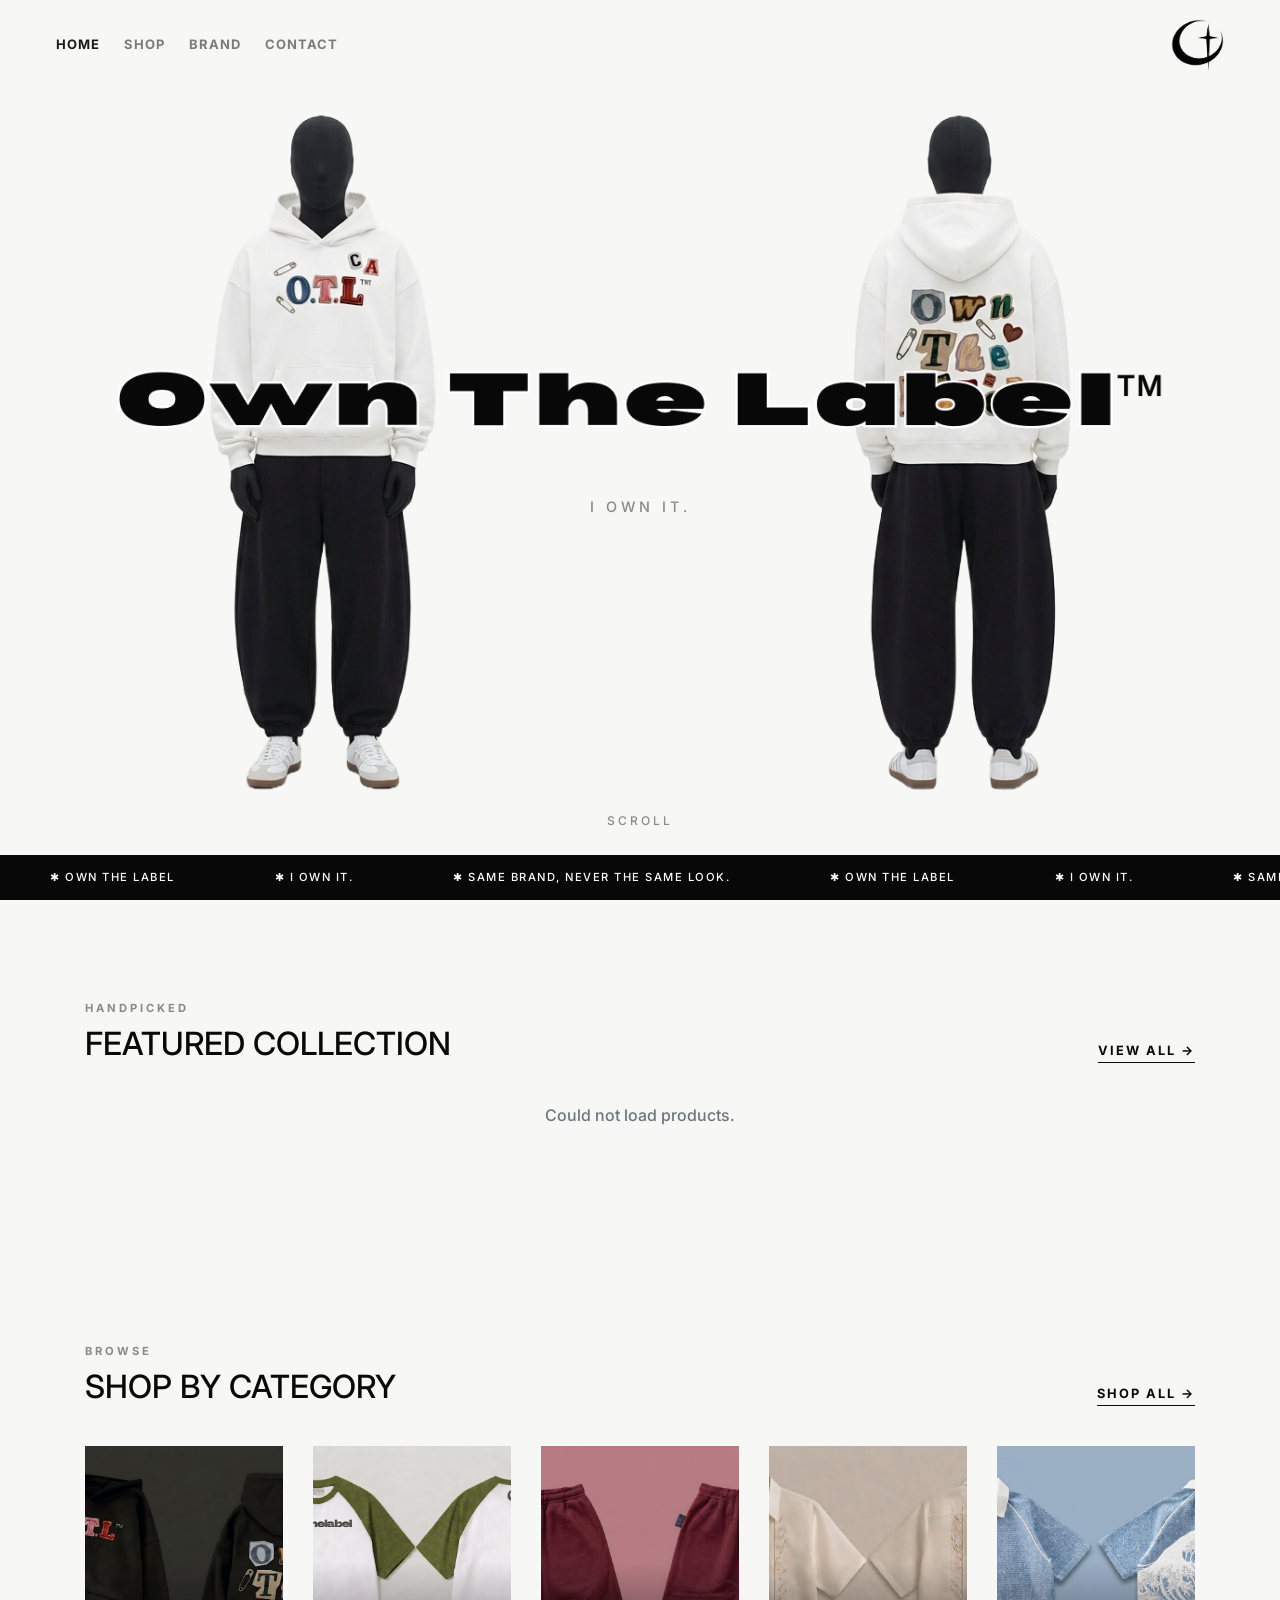
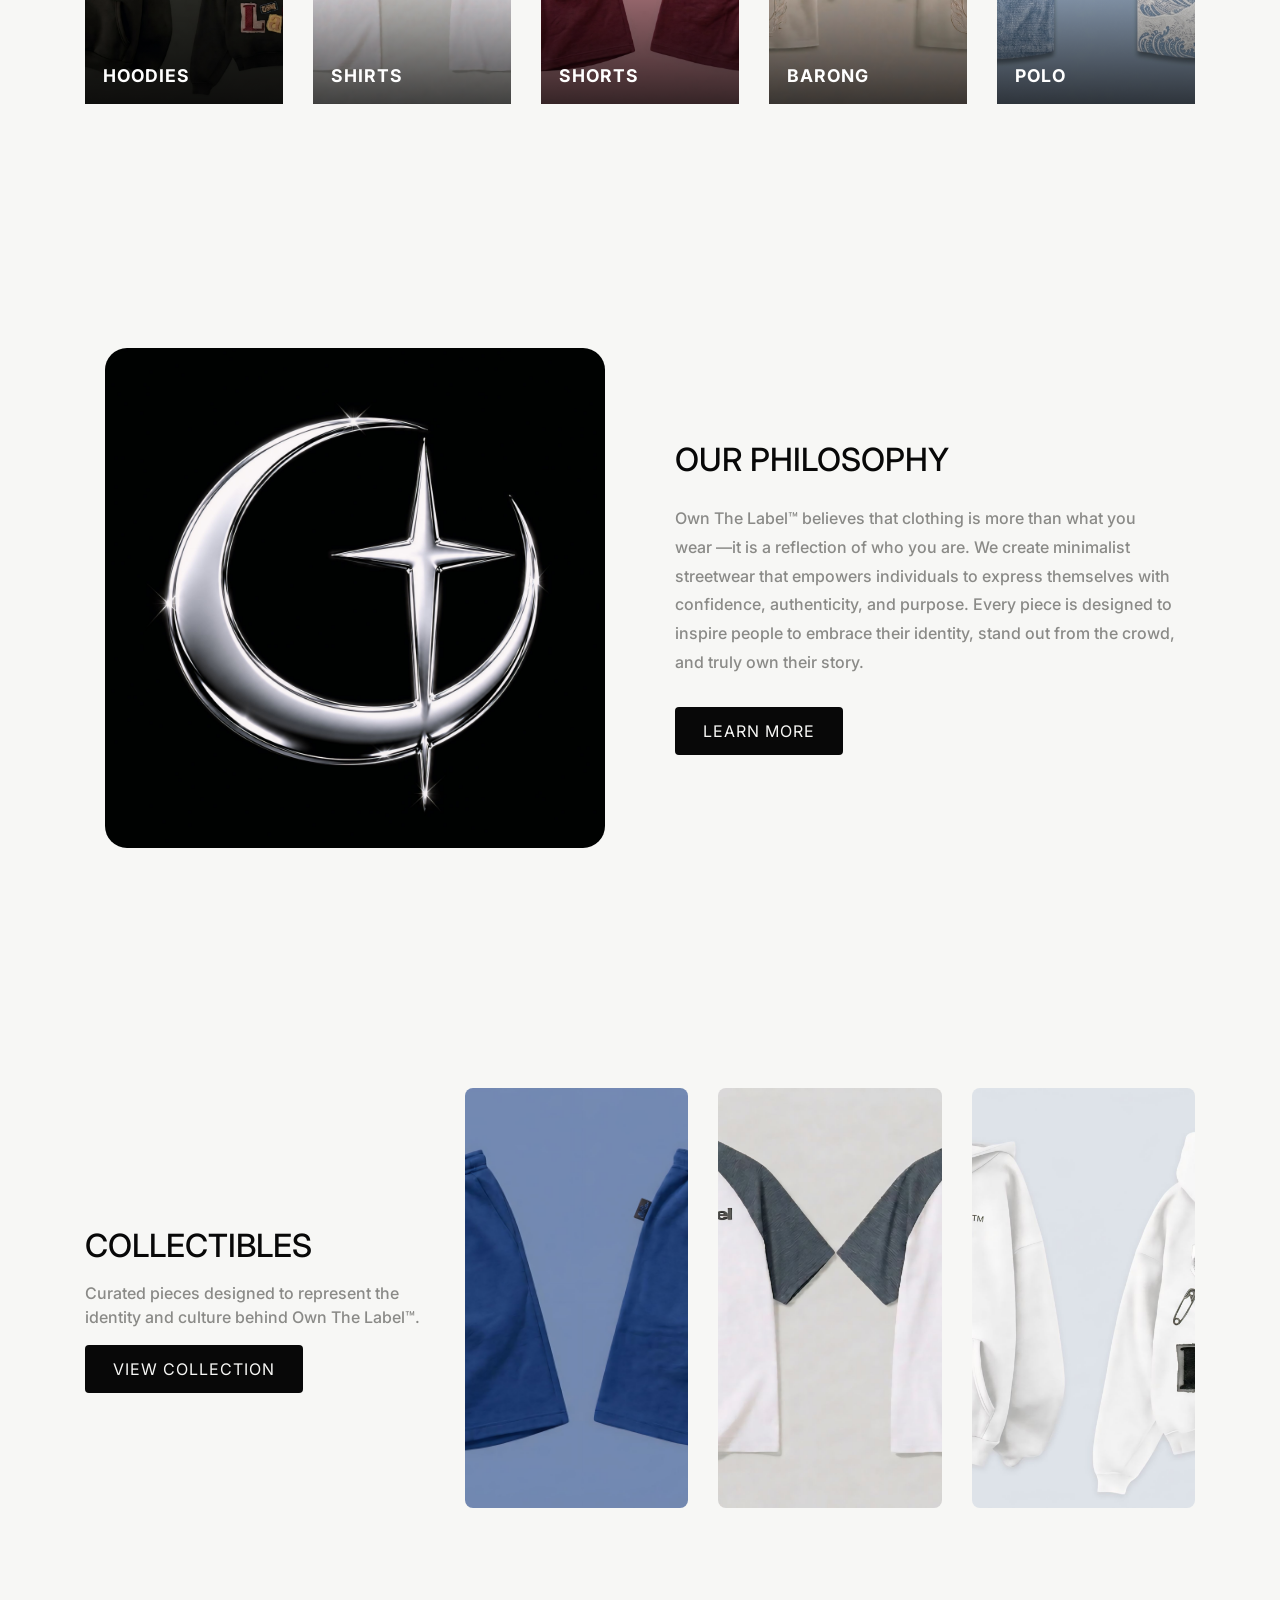
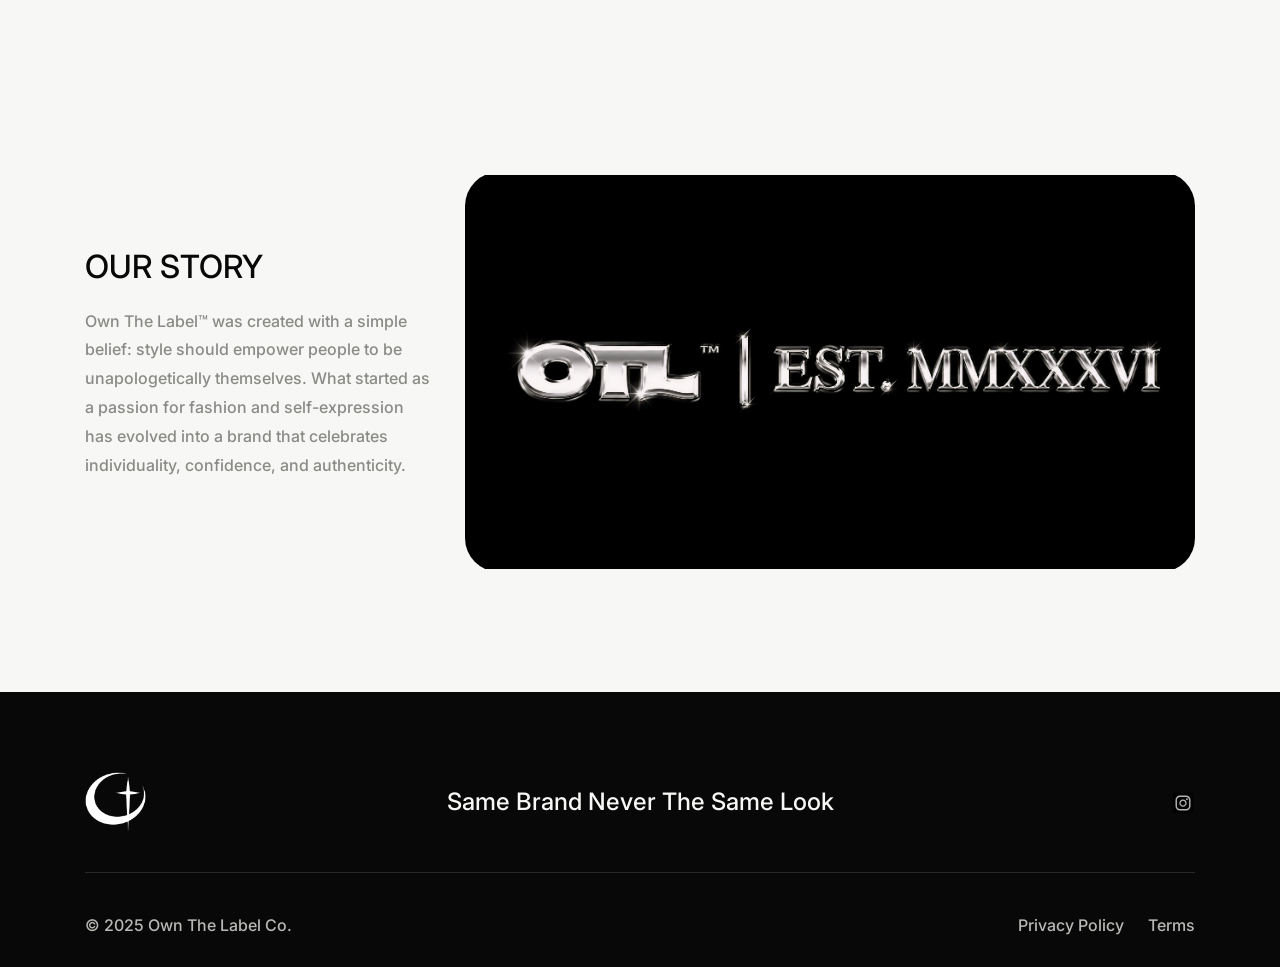
==== commit a23953c8: "Revert to a13e4c6" ====
--- a/index.html
+++ b/index.html
@@ -1,367 +1,368 @@
-<!DOCTYPE html>
-<html lang="en">
-
-<head>
-    <meta charset="UTF-8">
-    <meta name="viewport" content="width=device-width, initial-scale=1.0">
-    <title>Own The Label Co.</title>
-    <link href="https://cdn.jsdelivr.net/npm/bootstrap@4.2.1/dist/css/bootstrap.min.css" rel="stylesheet">
-    <link href="https://fonts.googleapis.com/css2?family=Inter:wght@300;400;500;600;700;800&display=swap"
-        rel="stylesheet">
-    <link rel="stylesheet" href="style.css">
-</head>
-
-<body>
-    <header>
-        <nav class="navbar navbar-expand-xl navbar-light otl-navbar" id="site-header">
-            <div class="container-fluid px-3 px-xl-5">
-                <a class="navbar-brand logo order-xl-last" href="index.html">
-                    <img src="img/logo2.png" alt="Own The Label">
-                </a>
-                <button class="navbar-toggler" type="button" data-toggle="collapse" data-target="#navbarNav" aria-label="Toggle navigation">
-                    <span class="navbar-toggler-icon"></span>
-                </button>
-                <div class="collapse navbar-collapse" id="navbarNav">
-                    <ul class="navbar-nav">
-                        <li class="nav-item">
-                            <a class="nav-link active" href="#">Home</a>
-                        </li>
-                        <li class="nav-item">
-                            <a class="nav-link" href="shop/shop.html">Shop</a>
-                        </li>
-                        <li class="nav-item">
-                            <a class="nav-link" href="brand/brand.html">Brand</a>
-                        </li>
-                        <li class="nav-item">
-                            <a class="nav-link" href="contact/Contact.html">Contact</a>
-                        </li>
-                        <li class="nav-item nav-cart">
-                            <a class="nav-link" href="checkout/checkout.html">Cart (<span class="cart-count">0</span>)</a>
-                        </li>
-                    </ul>
-                </div>
-            </div>
-        </nav>
-    </header>
-
-    <main>
-        <section id="hero">
-            <div class="hero-image-wrapper">
-                <img src="img/hero-background.png" alt="Own The Label Hero" class="img-fluid hero-image">
-                <div class="hero-overlay text-center">
-                    <p class="hero-tagline">
-                        I OWN IT.
-                    </p>
-                </div>
-                <div class="scroll-indicator">
-                    SCROLL
-                </div>
-            </div>
-            <h1 class="hero-title" id="hero-title">
-                Own The Label<sup>TM</sup>
-            </h1>
-
-            <div class="brand-strip">
-                <div class="strip-track">
-                    <div class="strip-group">
-                        <span>✱ Own the label</span>
-                        <span>✱ I own it.</span>
-                        <span>✱ Same brand, never the same look.</span>
-                        <span>✱ Own the label</span>
-                        <span>✱ I own it.</span>
-                        <span>✱ Same brand, never the same look.</span>
-                        <span>✱ Own the label</span>
-                        <span>✱ I own it.</span>
-                        <span>✱ Same brand, never the same look.</span>
-                    </div>
-                    <div class="strip-group">
-                        <span>✱ Own the label</span>
-                        <span>✱ I own it.</span>
-                        <span>✱ Same brand, never the same look.</span>
-                        <span>✱ Own the label</span>
-                        <span>✱ I own it.</span>
-                        <span>✱ Same brand, never the same look.</span>
-                        <span>✱ Own the label</span>
-                        <span>✱ I own it.</span>
-                        <span>✱ Same brand, never the same look.</span>
-                    </div>
-                </div>
-            </div>
-        </section>
-    </main>
-
-        <section class="featured-collection">
-        <div class="container">
-            <div class="section-head">
-                <div>
-                    <p class="section-eyebrow">HANDPICKED</p>
-                    <h2 class="section-title">Featured Collection</h2>
-                </div>
-                <a href="shop/shop.html" class="view-all">View all →</a>
-            </div>
-            <div class="row" id="featured-grid">
-                <p class="col-12 text-center text-muted">Loading...</p>
-            </div>
-        </div>
-    </section>
-
-    <section id="shop-category">
-        <div class="container">
-            <div class="section-head">
-                <div>
-                    <p class="section-eyebrow">BROWSE</p>
-                    <h2 class="section-title">Shop By Category</h2>
-                </div>
-                <a href="shop/shop.html" class="view-all">Shop all →</a>
-            </div>
-            <div class="row">
-                <div class="col-6 col-md-4 col-lg mb-4">
-                    <a href="shop/shop.html?category=Hoodies" class="cat-tile">
-                        <img src="img/products/hoodies/hoodie1.jpg" alt="Hoodies">
-                        <div class="cat-overlay">
-                            <h3>Hoodies</h3>
-                            <span class="cat-count" data-cat="Hoodies"></span>
-                        </div>
-                    </a>
-                </div>
-                <div class="col-6 col-md-4 col-lg mb-4">
-                    <a href="shop/shop.html?category=Shirts" class="cat-tile">
-                        <img src="img/products/shirts/shirt1.jpg" alt="Shirts">
-                        <div class="cat-overlay">
-                            <h3>Shirts</h3>
-                            <span class="cat-count" data-cat="Shirts"></span>
-                        </div>
-                    </a>
-                </div>
-                <div class="col-6 col-md-4 col-lg mb-4">
-                    <a href="shop/shop.html?category=Shorts" class="cat-tile">
-                        <img src="img/products/shorts/short1.jpg" alt="Shorts">
-                        <div class="cat-overlay">
-                            <h3>Shorts</h3>
-                            <span class="cat-count" data-cat="Shorts"></span>
-                        </div>
-                    </a>
-                </div>
-                <div class="col-6 col-md-4 col-lg mb-4">
-                    <a href="shop/shop.html?category=Barong" class="cat-tile">
-                        <img src="img/products/barong/barong1.jpg" alt="Barong">
-                        <div class="cat-overlay">
-                            <h3>Barong</h3>
-                            <span class="cat-count" data-cat="Barong"></span>
-                        </div>
-                    </a>
-                </div>
-                <div class="col-6 col-md-4 col-lg mb-4">
-                    <a href="shop/shop.html?category=Polo" class="cat-tile">
-                        <img src="img/products/polo/polo1.png" alt="Polo">
-                        <div class="cat-overlay">
-                            <h3>Polo</h3>
-                            <span class="cat-count" data-cat="Polo"></span>
-                        </div>
-                    </a>
-                </div>
-            </div>
-        </div>
-    </section>
-
-    <section id="brand-story">
-        <div class="container">
-            <div class="row align-items-center">
-                <div class="col-lg-6">
-                    <div class="brand-symbol">
-                        <img src="img/brand-symbol.jpg" alt="Brand Symbol" class="img-fluid">
-                    </div>
-                </div>
-                <div class="col-lg-6">
-                    <div class="brand-philo">
-                        <h2 class="section-title">
-                            Our Philosophy
-                        </h2>
-                        <p>
-                            Own The Label™ believes that clothing is more than what you wear
-                            —it is a reflection of who you are. We create minimalist streetwear
-                            that empowers individuals to express themselves with confidence,
-                            authenticity, and purpose. Every piece is designed to inspire
-                            people to embrace their identity, stand out from the crowd,
-                            and truly own their story.
-                        </p>
-                        <a href="brand/brand.html" class="btn btn-otl">
-                            Learn More
-                        </a>
-                    </div>
-                </div>
-            </div>
-        </div>
-    </section>
-
-    <section id="collectible">
-        <div class="container">
-            <div class="row align-items-center">
-                <div class="col-lg-4">
-                    <h2 class="section-title">
-                        Collectibles
-                    </h2>
-                    <p class="section-subtitle">
-                        Curated pieces designed to represent the identity and culture behind Own The Label™.
-                    </p>
-                    <a href="shop/shop.html" class="btn btn-otl">
-                        View Collection
-                    </a>
-                </div>
-                <div class="col-lg-8">
-                    <div class="row">
-                        <div class="col-md-4 mb-4">
-                            <div class="collectible-card">
-                                <img src="img/products/shorts/short4.jpg" alt="Collectible 1" class="img-fluid">
-                            </div>
-                        </div>
-                        <div class="col-md-4 mb-4">
-                            <div class="collectible-card">
-                                <img src="img/products/shirts/shirt2.jpg" alt="Collectible 2" class="img-fluid">
-                            </div>
-                        </div>
-                        <div class="col-md-4 mb-4">
-                            <div class="collectible-card">
-                                <img src="img/products/hoodies/hoodie3.jpg" alt="Collectible 3" class="img-fluid">
-                            </div>
-                        </div>
-                    </div>
-                </div>
-            </div>
-        </div>
-    </section>
-
-    <section id="our-story">
-        <div class="container">
-            <div class="row align-items-center">
-                <div class="col-lg-4">
-                    <div class="otl-story">
-                        <h2 class="section-title">
-                            Our Story
-                        </h2>
-                        <p>
-                            Own The Label™ was created with a simple belief: style should empower people to be
-                            unapologetically themselves. What started as a passion for fashion and self-expression has
-                            evolved into a brand that celebrates individuality, confidence, and authenticity.
-                        </p>
-                    </div>
-                </div>
-                <div class="col-lg-8">
-                    <div class="lifestyle">
-                        <img src="img/lifestyle-image.jpg" alt="Lifestyle Image" class="img-fluid">
-                    </div>
-                </div>
-            </div>
-        </div>
-    </section>
-
-    <footer id="footer">
-        <div class="container">
-            <div class="row align-items-center">
-                <div class="col-md-3">
-                    <a href="index.html" class="footer-logo">
-                        <img src="img/logo3.png" alt="Own The Label">
-                    </a>
-                </div>
-                <div class="col-md-6 text-center">
-                    <p class="footer-tagline">Same Brand, Never The Same Look.</p>
-                </div>
-                <div class="col-md-3 text-right">
-                    <div class="social-icons">
-                        <a href="https://instagram.com/ownthelabel.co" aria-label="Instagram" target="_blank" rel="noopener">
-                            <img src="img/instagram-logo-facebook-svgrepo-com.svg" alt="Instagram" class="social-icon">
-                        </a>
-                    </div>
-                </div>
-            </div>
-            <hr>
-            <div class="row">
-                <div class="col-md-6">
-                    <p class="copyright">© 2025 Own The Label Co.</p>
-                </div>
-                <div class="col-md-6 text-right">
-                    <a href="#">Privacy Policy</a>
-                    <a href="#">Terms</a>
-                </div>
-            </div>
-        </div>
-    </footer>
-
-    <script>
-        var heroTitle = document.getElementById("hero-title");
-        var siteHeader = document.getElementById("site-header");
-        var heroSection = document.getElementById("hero");
-
-        var shrinkDistance = heroSection.offsetHeight * 0.6;
-        var startTopPx = window.innerHeight / 2;
-        var headerTopPx = 45;
-        var startScale = 1;
-        var endScale = 0.28;
-        var currentProgress = 0;
-        var easing = 0.08;
-
-        function animate() {
-            var targetProgress = window.scrollY / shrinkDistance;
-            if (targetProgress > 1) targetProgress = 1;
-            if (targetProgress < 0) targetProgress = 0;
-
-            currentProgress += (targetProgress - currentProgress) * easing;
-
-            var currentScale = startScale - (currentProgress * (startScale - endScale));
-            var currentTopPx = startTopPx - (currentProgress * (startTopPx - headerTopPx));
-
-            heroTitle.style.top = currentTopPx + "px";
-            heroTitle.style.transform = "translate(-50%, -50%) scale(" + currentScale + ")";
-
-            if (currentProgress >= 0.98) {
-                siteHeader.classList.add("is-scrolled");
-            } else if (currentProgress < 0.9) {
-                siteHeader.classList.remove("is-scrolled");
-            }
-
-            requestAnimationFrame(animate);
-        }
-
-        window.addEventListener("resize", function () {
-            shrinkDistance = heroSection.offsetHeight * 0.6;
-            startTopPx = window.innerHeight / 2;
-        });
-
-        animate();
-    </script>
-    <script src="https://code.jquery.com/jquery-3.3.1.min.js"></script>
-    <script src="https://cdn.jsdelivr.net/npm/bootstrap@4.2.1/dist/js/bootstrap.bundle.min.js"></script>
-    <script src="js/shared.js"></script>
-    <script>
-        fetch("api/products.php")
-            .then(function (res) { return res.json(); })
-            .then(function (products) {
-
-                // FEATURED: first 4 products marked is_featured
-                var featured = products.filter(function (p) { return p.is_featured === 1; }).slice(0, 4);
-
-                $("#featured-grid").html(featured.map(function (p) {
-                    return '<div class="col-6 col-lg-3 mb-4">' +
-                        '<a href="shop/shop.html?category=' + encodeURIComponent(p.category) + '" class="fc-card">' +
-                        '<div class="fc-img"><img src="' + esc(p.image) + '" alt="' + esc(p.name) + '" loading="lazy"></div>' +
-                        '<div class="fc-info">' +
-                        '<span class="fc-cat">' + esc(p.category) + '</span>' +
-                        '<h3>' + esc(p.name) + '</h3>' +
-                        '<p class="fc-price">' + formatPeso(p.price) + '</p>' +
-                        '</div></a></div>';
-                }).join(""));
-
-                // CATEGORY COUNTS
-                $(".cat-count").each(function () {
-                    var cat = $(this).data("cat");
-                    var total = products.filter(function (p) { return p.category === cat; }).length;
-                    $(this).text(total + (total === 1 ? " item" : " items"));
-                });
-            })
-            .catch(function () {
-                $("#featured-grid").html('<p class="col-12 text-center text-muted">Could not load products.</p>');
-            });
-    </script>
-</body>
-
+<!DOCTYPE html>
+<html lang="en">
+
+<head>
+    <meta charset="UTF-8">
+    <meta name="viewport" content="width=device-width, initial-scale=1.0">
+    <title>Own The Label Co.</title>
+    <link href="https://cdn.jsdelivr.net/npm/bootstrap@4.2.1/dist/css/bootstrap.min.css" rel="stylesheet">
+    <link href="https://fonts.googleapis.com/css2?family=Inter:wght@300;400;500;600;700;800&display=swap"
+        rel="stylesheet">
+    <link rel="stylesheet" href="style.css">
+</head>
+
+<body>
+    <header>
+        <nav class="navbar navbar-expand-xl navbar-light otl-navbar" id="site-header">
+            <div class="container-fluid px-3 px-xl-5">
+                <a class="navbar-brand logo order-xl-last" href="index.html">
+                    <img src="img/logo2.png" alt="Own The Label">
+                </a>
+                <button class="navbar-toggler" type="button" data-toggle="collapse" data-target="#navbarNav">
+                    <span class="navbar-toggler-icon"></span>
+                </button>
+                <div class="collapse navbar-collapse" id="navbarNav">
+                    <ul class="navbar-nav">
+                        <li class="nav-item">
+                            <a class="nav-link active" href="#">Home</a>
+                        </li>
+                        <li class="nav-item">
+                            <a class="nav-link" href="shop/shop.html">Shop</a>
+                        </li>
+                        <li class="nav-item">
+                            <a class="nav-link" href="brand/brand.html">Brand</a>
+                        </li>
+                        <li class="nav-item">
+                            <a class="nav-link" href="contact/Contact.html">Contact</a>
+                        </li>
+                    </ul>
+                </div>
+            </div>
+        </nav>
+    </header>
+
+    <main>
+        <section id="hero">
+            <div class="hero-image-wrapper">
+                <img src="img/hero-background.png" alt="Own The Label Hero" class="img-fluid hero-image">
+                <div class="hero-overlay text-center">
+                    <p class="hero-tagline">
+                        I OWN IT.
+                    </p>
+                </div>
+                <div class="scroll-indicator">
+                    SCROLL
+                </div>
+            </div>
+            <h1 class="hero-title" id="hero-title">
+                Own The Label<sup>TM</sup>
+            </h1>
+
+            <div class="brand-strip">
+                <div class="strip-track">
+                    <div class="strip-group">
+                        <span>✱ Own the label</span>
+                        <span>✱ I own it.</span>
+                        <span>✱ Same brand, never the same look.</span>
+                        <span>✱ Own the label</span>
+                        <span>✱ I own it.</span>
+                        <span>✱ Same brand, never the same look.</span>
+                        <span>✱ Own the label</span>
+                        <span>✱ I own it.</span>
+                        <span>✱ Same brand, never the same look.</span>
+                    </div>
+                    <div class="strip-group">
+                        <span>✱ Own the label</span>
+                        <span>✱ I own it.</span>
+                        <span>✱ Same brand, never the same look.</span>
+                        <span>✱ Own the label</span>
+                        <span>✱ I own it.</span>
+                        <span>✱ Same brand, never the same look.</span>
+                        <span>✱ Own the label</span>
+                        <span>✱ I own it.</span>
+                        <span>✱ Same brand, never the same look.</span>
+                    </div>
+                </div>
+            </div>
+        </section>
+    </main>
+
+        <section class="featured-collection">
+        <div class="container">
+            <div class="section-head">
+                <div>
+                    <p class="section-eyebrow">HANDPICKED</p>
+                    <h2 class="section-title">Featured Collection</h2>
+                </div>
+                <a href="shop/shop.html" class="view-all">View all →</a>
+            </div>
+            <div class="row" id="featured-grid">
+                <p class="col-12 text-center text-muted">Loading...</p>
+            </div>
+        </div>
+    </section>
+
+    <section id="shop-category">
+        <div class="container">
+            <div class="section-head">
+                <div>
+                    <p class="section-eyebrow">BROWSE</p>
+                    <h2 class="section-title">Shop By Category</h2>
+                </div>
+                <a href="shop/shop.html" class="view-all">Shop all →</a>
+            </div>
+            <div class="row">
+                <div class="col-6 col-md-4 col-lg mb-4">
+                    <a href="shop/shop.html?category=Hoodies" class="cat-tile">
+                        <img src="img/products/hoodies/hoodie1.jpg" alt="Hoodies">
+                        <div class="cat-overlay">
+                            <h3>Hoodies</h3>
+                            <span class="cat-count" data-cat="Hoodies"></span>
+                        </div>
+                    </a>
+                </div>
+                <div class="col-6 col-md-4 col-lg mb-4">
+                    <a href="shop/shop.html?category=Shirts" class="cat-tile">
+                        <img src="img/products/shirts/shirt1.jpg" alt="Shirts">
+                        <div class="cat-overlay">
+                            <h3>Shirts</h3>
+                            <span class="cat-count" data-cat="Shirts"></span>
+                        </div>
+                    </a>
+                </div>
+                <div class="col-6 col-md-4 col-lg mb-4">
+                    <a href="shop/shop.html?category=Shorts" class="cat-tile">
+                        <img src="img/products/shorts/short1.jpg" alt="Shorts">
+                        <div class="cat-overlay">
+                            <h3>Shorts</h3>
+                            <span class="cat-count" data-cat="Shorts"></span>
+                        </div>
+                    </a>
+                </div>
+                <div class="col-6 col-md-4 col-lg mb-4">
+                    <a href="shop/shop.html?category=Barong" class="cat-tile">
+                        <img src="img/products/barong/barong1.jpg" alt="Barong">
+                        <div class="cat-overlay">
+                            <h3>Barong</h3>
+                            <span class="cat-count" data-cat="Barong"></span>
+                        </div>
+                    </a>
+                </div>
+                <div class="col-6 col-md-4 col-lg mb-4">
+                    <a href="shop/shop.html?category=Polo" class="cat-tile">
+                        <img src="img/products/polo/polo1.png" alt="Polo">
+                        <div class="cat-overlay">
+                            <h3>Polo</h3>
+                            <span class="cat-count" data-cat="Polo"></span>
+                        </div>
+                    </a>
+                </div>
+            </div>
+        </div>
+    </section>
+
+    <section id="brand-story">
+        <div class="container">
+            <div class="row align-items-center">
+                <div class="col-lg-6">
+                    <div class="brand-symbol">
+                        <img src="img/brand-symbol.jpg" alt="Brand Symbol" class="img-fluid">
+                    </div>
+                </div>
+                <div class="col-lg-6">
+                    <div class="brand-philo">
+                        <h2 class="section-title">
+                            Our Philosophy
+                        </h2>
+                        <p>
+                            Own The Label™ believes that clothing is more than what you wear
+                            —it is a reflection of who you are. We create minimalist streetwear
+                            that empowers individuals to express themselves with confidence,
+                            authenticity, and purpose. Every piece is designed to inspire
+                            people to embrace their identity, stand out from the crowd,
+                            and truly own their story.
+                        </p>
+                        <a href="brand/brand.html" class="btn btn-otl">
+                            Learn More
+                        </a>
+                    </div>
+                </div>
+            </div>
+        </div>
+    </section>
+
+    <section id="collectible">
+        <div class="container">
+            <div class="row align-items-center">
+                <div class="col-lg-4">
+                    <h2 class="section-title">
+                        Collectibles
+                    </h2>
+                    <p class="section-subtitle">
+                        Curated pieces designed to represent the identity and culture behind Own The Label™.
+                    </p>
+                    <a href="shop/shop.html" class="btn btn-otl">
+                        View Collection
+                    </a>
+                </div>
+                <div class="col-lg-8">
+                    <div class="row">
+                        <div class="col-md-4 mb-4">
+                            <div class="collectible-card">
+                                <img src="img/products/shorts/short4.jpg" alt="Collectible 1" class="img-fluid">
+                            </div>
+                        </div>
+                        <div class="col-md-4 mb-4">
+                            <div class="collectible-card">
+                                <img src="img/products/shirts/shirt2.jpg" alt="Collectible 2" class="img-fluid">
+                            </div>
+                        </div>
+                        <div class="col-md-4 mb-4">
+                            <div class="collectible-card">
+                                <img src="img/products/hoodies/hoodie3.jpg" alt="Collectible 3" class="img-fluid">
+                            </div>
+                        </div>
+                    </div>
+                </div>
+            </div>
+        </div>
+    </section>
+
+    <section id="our-story">
+        <div class="container">
+            <div class="row align-items-center">
+                <div class="col-lg-4">
+                    <div class="otl-story">
+                        <h2 class="section-title">
+                            Our Story
+                        </h2>
+                        <p>
+                            Own The Label™ was created with a simple belief: style should empower people to be
+                            unapologetically themselves. What started as a passion for fashion and self-expression has
+                            evolved into a brand that celebrates individuality, confidence, and authenticity.
+                        </p>
+                    </div>
+                </div>
+                <div class="col-lg-8">
+                    <div class="lifestyle">
+                        <img src="img/lifestyle-image.jpg" alt="Lifestyle Image" class="img-fluid">
+                    </div>
+                </div>
+            </div>
+        </div>
+    </section>
+
+    <footer id="footer">
+        <div class="container">
+            <div class="row align-items-center">
+                <div class="col-md-3">
+                    <a href="index.html" class="footer-logo">
+                        <img src="img/logo3.png" alt="Own The Label">
+                    </a>
+                </div>
+                <div class="col-md-6 text-center">
+                    <p class="footer-tagline">
+                        Same Brand Never The Same Look
+                    </p>
+                </div>
+                <div class="col-md-3 text-right">
+                    <div class="social-icons">
+                        <a href="https://instagram.com/ownthelabel.co" aria-label="Instagram">
+                            <img src="img/instagram-logo-facebook-svgrepo-com.svg" alt="Instagram" class="social-icon">
+                        </a>
+                    </div>
+                </div>
+            </div>
+            <hr>
+            <div class="row">
+                <div class="col-md-6">
+                    <p class="copyright">
+                        © 2025 Own The Label Co.
+                    </p>
+                </div>
+                <div class="col-md-6 text-right">
+                    <a href="#">Privacy Policy</a>
+                    <a href="#">Terms</a>
+                </div>
+            </div>
+        </div>
+    </footer>
+
+    <script>
+        var heroTitle = document.getElementById("hero-title");
+        var siteHeader = document.getElementById("site-header");
+        var heroSection = document.getElementById("hero");
+
+        var shrinkDistance = heroSection.offsetHeight * 0.6;
+        var startTopPx = window.innerHeight / 2;
+        var headerTopPx = 45;
+        var startScale = 1;
+        var endScale = 0.28;
+        var currentProgress = 0;
+        var easing = 0.08;
+
+        function animate() {
+            var targetProgress = window.scrollY / shrinkDistance;
+            if (targetProgress > 1) targetProgress = 1;
+            if (targetProgress < 0) targetProgress = 0;
+
+            currentProgress += (targetProgress - currentProgress) * easing;
+
+            var currentScale = startScale - (currentProgress * (startScale - endScale));
+            var currentTopPx = startTopPx - (currentProgress * (startTopPx - headerTopPx));
+
+            heroTitle.style.top = currentTopPx + "px";
+            heroTitle.style.transform = "translate(-50%, -50%) scale(" + currentScale + ")";
+
+            if (currentProgress >= 0.98) {
+                siteHeader.classList.add("is-scrolled");
+            } else if (currentProgress < 0.9) {
+                siteHeader.classList.remove("is-scrolled");
+            }
+
+            requestAnimationFrame(animate);
+        }
+
+        window.addEventListener("resize", function () {
+            shrinkDistance = heroSection.offsetHeight * 0.6;
+            startTopPx = window.innerHeight / 2;
+        });
+
+        animate();
+    </script>
+    <script src="https://code.jquery.com/jquery-3.3.1.min.js"></script>
+    <script src="js/shared.js"></script>
+    <script>
+        fetch("api/products.php")
+            .then(function (res) { return res.json(); })
+            .then(function (products) {
+
+                // FEATURED: first 4 products marked is_featured
+                var featured = products.filter(function (p) { return p.is_featured === 1; }).slice(0, 4);
+
+                $("#featured-grid").html(featured.map(function (p) {
+                    return '<div class="col-6 col-lg-3 mb-4">' +
+                        '<a href="shop/shop.html?category=' + encodeURIComponent(p.category) + '" class="fc-card">' +
+                        '<div class="fc-img"><img src="' + esc(p.image) + '" alt="' + esc(p.name) + '" loading="lazy"></div>' +
+                        '<div class="fc-info">' +
+                        '<span class="fc-cat">' + esc(p.category) + '</span>' +
+                        '<h3>' + esc(p.name) + '</h3>' +
+                        '<p class="fc-price">' + formatPeso(p.price) + '</p>' +
+                        '</div></a></div>';
+                }).join(""));
+
+                // CATEGORY COUNTS
+                $(".cat-count").each(function () {
+                    var cat = $(this).data("cat");
+                    var total = products.filter(function (p) { return p.category === cat; }).length;
+                    $(this).text(total + (total === 1 ? " item" : " items"));
+                });
+            })
+            .catch(function () {
+                $("#featured-grid").html('<p class="col-12 text-center text-muted">Could not load products.</p>');
+            });
+    </script>
+    <script src="https://cdn.jsdelivr.net/npm/bootstrap@4.2.1/dist/js/bootstrap.bundle.min.js"></script>
+</body>
+
 </html>
--- a/style.css
+++ b/style.css
@@ -1,840 +1,737 @@
-@font-face {
-    font-family: 'Bernoru Expanded';
-    src: url('fonts/bernoru-blackultraexpanded.otf') format('opentype');
-    font-display: swap;
-}
-
-
-:root {
-    --otl-white: #F7F7F5;
-    --otl-black: #080808;
-    --concrete: #D9D9D6;
-    --cool-gray: #8A8A87;
-    --chrome: #B8B8B5;
-    --surface: #FFFFFF;
-    --placeholder: #EDEDEA;
-    --otl-red: #A53D35;
-    --font-display: 'Bernoru Expanded', 'Arial Black', sans-serif;
-    --font-body: 'Inter', sans-serif;
-}
-
-* {
-    margin: 0;
-    padding: 0;
-    box-sizing: border-box;
-}
-
-body {
-    background: var(--otl-white);
-    color: var(--otl-black);
-    font-family: var(--font-body);
-    overflow-x: hidden;
-    font-weight: 500;
-}
-
-h1, h2, h3, h4, h5, h6, .h1, .h2, .h3, .h4, .h5, .h6 {
-    font-family: var(--font-body);
-}
-
-a {
-    color: var(--otl-black);
-}
-
-a:hover {
-    color: var(--cool-gray);
-}
-
-a {
-    text-decoration: none;
-}
-
-.otl-navbar {
-    position: fixed;
-    top: 0;
-    left: 0;
-    width: 100%;
-    z-index: 100;
-    background-color: rgba(247, 247, 245, 0);
-    border-bottom: 1px solid transparent;
-    padding: 18px 0;
-    transition: background-color .3s ease, border-color .3s ease;
-}
-
-.otl-navbar.is-scrolled {
-    background-color: var(--otl-white);
-    border-bottom: 1px solid var(--concrete);
-}
-
-.otl-navbar .container-fluid {
-    position: relative;
-    display: flex;
-    align-items: center;
-    justify-content: space-between;
-    min-height: 54px;
-}
-
-.otl-navbar .logo {
-    color: var(--otl-black);
-    font-size: 32px;
-    font-weight: 800;
-    letter-spacing: 2px;
-    line-height: 54px;
-    padding: 0;
-    margin-right: 8px;
-}
-
-.otl-navbar .navbar-brand img {
-    display: block;
-    height: 52px;
-    width: auto;
-}
-
-.otl-navbar .logo sup {
-    font-size: 10px;
-    top: -1em;
-}
-
-.otl-navbar .navbar-nav {
-    gap: 8px;
-}
-
-.otl-navbar .nav-link {
-    color: var(--cool-gray);
-    font-size: 13px;
-    font-weight: 700;
-    text-transform: uppercase;
-    letter-spacing: 1px;
-    transition: .3s ease;
-}
-
-.otl-navbar .nav-link:hover {
-    color: var(--otl-black);
-}
-
-.otl-navbar .nav-link.active {
-    color: var(--otl-black);
-    font-weight: 700;
-}
-
-.otl-navbar .navbar-toggler {
-    border: 1px solid var(--concrete);
-}
-
-.otl-navbar .navbar-toggler:focus {
-    box-shadow: none;
-}
-
-.otl-navbar .nav-title {
-    color: var(--otl-black);
-    font-family: var(--font-display);
-    font-size: 1.4rem;
-    font-weight: normal;
-    -webkit-text-stroke: 4px #fff;
-    paint-order: stroke fill;
-    letter-spacing: .5px;
-    line-height: 54px;
-    padding: 0;
-    white-space: nowrap;
-}
-
-.otl-navbar .nav-title sup {
-    -webkit-text-stroke: 0;
-    font-family: var(--font-body);
-    font-size: 0.4em;
-    font-weight: 600;
-    top: -1em;
-}
-
-@media (min-width: 1200px) {
-    .otl-navbar .nav-title {
-        position: absolute;
-        left: 50%;
-        top: 50%;
-        transform: translate(-50%, -50%);
-        margin: 0;
-    }
-}
-
-@media (max-width: 1199px) {
-    .otl-navbar .navbar-nav {
-        gap: 5px;
-        margin-top: 15px;
-    }
-
-    .otl-navbar .nav-link {
-        padding: 10px 0;
-    }
-
-    .otl-navbar .logo {
-        font-size: 28px;
-    }
-
-    .otl-navbar .navbar-brand img {
-        height: 42px;
-    }
-}
-
-#hero {
-    background: var(--otl-white);
-    min-height: 100vh;
-    position: relative;
-    overflow: hidden;
-}
-
-.hero-image-wrapper {
-    position: relative;
-    height: 100vh;
-}
-
-.hero-image {
-    width: 100%;
-    height: 100%;
-    object-fit: contain;
-    object-position: center;
-}
-
-.hero-overlay {
-    position: absolute;
-    top: 50%;
-    left: 50%;
-    transform: translate(-50%, -50%);
-    width: 100%;
-    text-align: center;
-}
-
-.hero-title {
-    position: fixed;
-    left: 50%;
-    top: 50%;
-    transform: translate(-50%, -50%) scale(1);
-    transform-origin: center center;
-    font-family: var(--font-display);
-    font-size: 5rem;
-    font-weight: normal;
-    color: var(--otl-black);
-    -webkit-text-stroke: 5px #fff;
-    paint-order: stroke fill;
-    letter-spacing: 2px;
-    white-space: nowrap;
-    will-change: transform, top;
-    z-index: 101;
-}
-
-.hero-title sup {
-    -webkit-text-stroke: 0;
-    font-family: var(--font-body);
-    font-size: 0.4em;
-    font-weight: 600;
-    top: -1em;
-}
-
-.featured-collection {
-    padding: 100px 0;
-}
-
-.hero-tagline {
-    color: var(--cool-gray);
-    font-size: .9rem;
-    letter-spacing: 4px;
-    text-transform: uppercase;
-    margin-top: 130px;
-}
-
-.scroll-indicator {
-    position: absolute;
-    bottom: 70px;
-    left: 50%;
-    transform: translateX(-50%);
-    font-size: .75rem;
-    color: var(--cool-gray);
-    letter-spacing: 3px;
-    text-transform: uppercase;
-}
-
-.brand-strip {
-    overflow: hidden;
-    padding: 14px 0;
-    background: var(--otl-black);
-    color: var(--surface);
-    font-size: 0.7rem;
-    font-weight: 500;
-    letter-spacing: 1.5px;
-    text-transform: uppercase;
-}
-
-#hero .brand-strip {
-    position: absolute;
-    left: 0;
-    bottom: 0;
-    width: 100%;
-}
-
-.strip-track {
-    display: flex;
-    width: max-content;
-    animation: strip-move 30s linear infinite;
-}
-
-.strip-group {
-    display: flex;
-    flex-shrink: 0;
-}
-
-.strip-group span {
-    margin: 0 50px;
-    white-space: nowrap;
-}
-
-@keyframes strip-move {
-    from {
-        transform: translateX(-50%);
-    }
-
-    to {
-        transform: translateX(0);
-    }
-}
-
-.section-title {
-    font-family: var(--font-body);
-    font-weight: 800;
-    letter-spacing: 1px;
-    color: var(--otl-black);
-    text-transform: uppercase;
-    margin-bottom: 1rem;
-}
-
-.section-subtitle {
-    color: var(--cool-gray);
-}
-
-.btn-otl,
-.btn-outline-otl {
-    padding: 12px 28px;
-    border-radius: 0;
-    font-size: .8rem;
-    font-weight: 700;
-    text-transform: uppercase;
-    letter-spacing: 2px;
-    transition: .3s ease;
-}
-
-.btn-otl {
-    background: var(--otl-black);
-    color: var(--otl-white);
-    border: 1px solid var(--otl-black);
-}
-
-.btn-otl:hover,
-.btn-otl:focus {
-    background: transparent;
-    color: var(--otl-black);
-    box-shadow: none;
-}
-
-.btn-otl:disabled,
-.btn-otl:disabled:hover {
-    background: var(--chrome);
-    border-color: var(--chrome);
-    color: var(--surface);
-    cursor: not-allowed;
-}
-
-.btn-outline-otl,
-.btn-outline-dark {
-    border: 1px solid var(--otl-black);
-    border-radius: 0;
-    color: var(--otl-black);
-    background: transparent;
-}
-
-.btn-outline-otl:hover,
-.btn-outline-dark:hover {
-    background: var(--otl-black);
-    border-color: var(--otl-black);
-    color: var(--otl-white);
-}
-
-.btn-sm.btn-otl,
-.btn-sm.btn-outline-otl {
-    padding: 9px 16px;
-    font-size: .72rem;
-}
-
-/* ---------- Shared page elements (used by every inner page) ---------- */
-
-.page-title {
-    font-family: var(--font-display);
-    font-weight: normal;
-    font-size: 2.6rem;
-    line-height: 1.1;
-    letter-spacing: 1px;
-    color: var(--otl-black);
-    margin-bottom: 40px;
-}
-
-.form-control {
-    border-radius: 0;
-    border: 1px solid var(--concrete);
-    background: var(--surface);
-    color: var(--otl-black);
-}
-
-.form-control:focus {
-    border-color: var(--otl-black);
-    box-shadow: none;
-}
-
-label {
-    font-size: .7rem;
-    font-weight: 700;
-    letter-spacing: 2px;
-    text-transform: uppercase;
-    color: var(--otl-black);
-}
-
-.form-check-label {
-    font-size: .9rem;
-    font-weight: 500;
-    letter-spacing: 0;
-    text-transform: none;
-}
-
-.text-muted {
-    color: var(--cool-gray) !important;
-}
-
-.alert-danger {
-    background: var(--surface);
-    border: 1px solid var(--otl-red);
-    border-left-width: 4px;
-    border-radius: 0;
-    color: var(--otl-red);
-}
-
-.featured-collection .card {
-    border-radius: 14px;
-    overflow: hidden;
-    border: none;
-}
-
-#shop-category,
-#brand-story,
-#collectible,
-#our-story {
-    background: var(--otl-white);
-}
-
-#brand-story,
-#collectible,
-#our-story {
-    padding: 120px 0;
-}
-
-#shop-category {
-    padding: 100px 0;
-}
-
-.category-card img,
-.collectible-card img {
-    width: 100%;
-    object-fit: cover;
-}
-
-.category-card img {
-    height: 350px;
-    border-radius: 8px;
-}
-
-.collectible-card img {
-    height: 420px;
-}
-
-.lifestyle {
-    background: none;
-    display: flex;
-    align-items: center;
-    justify-content: center;
-    height: 400px;
-}
-
-.lifestyle img {
-    height: 100%;
-    object-fit: contain;
-    border-radius: 34px;
-}
-
-.category-card,
-.collectible-card {
-    transition: .3s ease;
-}
-
-.category-card {
-    text-align: center;
-    cursor: pointer;
-}
-
-.category-card h3 {
-    margin-top: 15px;
-    font-weight: 600;
-    color: var(--otl-black);
-}
-
-.category-card:hover {
-    transform: translateY(-5px);
-}
-
-.collectible-card {
-    overflow: hidden;
-    border-radius: 8px;
-}
-
-.collectible-card:hover {
-    transform: translateY(-8px);
-}
-
-.brand-symbol img {
-    width: 100%;
-    max-width: 500px;
-    display: block;
-    margin: 0 auto;
-    border-radius: 22px;
-}
-
-.brand-philo {
-    padding: 20px;
-}
-
-.brand-philo .section-title {
-    margin-bottom: 25px;
-}
-
-.brand-philo p {
-    font-size: 1rem;
-    line-height: 1.8;
-    color: var(--cool-gray);
-    margin-bottom: 30px;
-    max-width: 500px;
-}
-
-.otl-story p {
-    color: var(--cool-gray);
-    line-height: 1.8;
-    margin-top: 20px;
-}
-
-#footer {
-    background: var(--otl-black);
-    padding: 80px 0 30px;
-}
-
-.footer-logo {
-    color: var(--otl-white);
-    font-size: 2rem;
-    font-weight: 800;
-}
-
-.footer-logo img {
-    display: block;
-    height: 60px;
-    width: auto;
-}
-
-.footer-tagline {
-    color: var(--otl-white);
-    font-family: var(--font-body);
-    font-size: 1.1rem;
-    font-weight: 700;
-    letter-spacing: 3px;
-    text-transform: uppercase;
-    margin: 0;
-}
-
-.social-icons {
-    display: flex;
-    justify-content: flex-end;
-    align-items: center;
-}
-
-.social-icons a {
-    color: var(--chrome);
-    margin-left: 15px;
-    text-transform: uppercase;
-}
-
-.social-icons a:hover {
-    color: var(--otl-white);
-}
-
-.social-icon {
-    width: 24px;
-    height: 24px;
-    opacity: .7;
-    transition: .3s ease;
-}
-
-.social-icon:hover {
-    opacity: 1;
-    transform: translateY(-2px);
-}
-
-#footer hr {
-    background: rgba(255, 255, 255, .15);
-    margin: 40px 0;
-}
-
-.copyright {
-    color: var(--chrome);
-    margin: 0;
-}
-
-#footer .row:last-child a {
-    color: var(--chrome);
-    margin-left: 20px;
-}
-
-#footer .row:last-child a:hover {
-    color: var(--otl-white);
-}
-
-.section-head {
-    display: flex;
-    justify-content: space-between;
-    align-items: flex-end;
-    margin-bottom: 40px;
-}
-
-.section-head .section-title {
-    margin-bottom: 0;
-}
-
-.section-eyebrow {
-    margin-bottom: 8px;
-    font-size: .7rem;
-    font-weight: 700;
-    letter-spacing: 3px;
-    color: var(--cool-gray);
-}
-
-.view-all {
-    font-size: .8rem;
-    font-weight: 700;
-    letter-spacing: 2px;
-    text-transform: uppercase;
-    color: var(--otl-black);
-    border-bottom: 1px solid var(--otl-black);
-    padding-bottom: 2px;
-    transition: .3s ease;
-}
-
-.view-all:hover {
-    color: var(--cool-gray);
-    border-color: var(--cool-gray);
-    text-decoration: none;
-}
-
-.fc-card {
-    display: block;
-    color: var(--otl-black);
-}
-
-.fc-card:hover {
-    color: var(--otl-black);
-    text-decoration: none;
-}
-
-.fc-img {
-    position: relative;
-    padding-top: 125%;
-    overflow: hidden;
-    background: var(--placeholder);
-}
-
-.fc-img img {
-    position: absolute;
-    top: 0;
-    left: 0;
-    width: 100%;
-    height: 100%;
-    object-fit: cover;
-    transition: transform .5s ease;
-}
-
-.fc-card:hover .fc-img img {
-    transform: scale(1.06);
-}
-
-.fc-info {
-    padding-top: 14px;
-}
-
-.fc-cat {
-    font-size: .68rem;
-    letter-spacing: 1.5px;
-    text-transform: uppercase;
-    color: var(--cool-gray);
-}
-
-.fc-info h3 {
-    margin: 4px 0;
-    font-size: 1rem;
-    font-weight: 600;
-}
-
-.fc-price {
-    margin: 0;
-    font-weight: 700;
-}
-
-.cat-tile {
-    position: relative;
-    display: block;
-    padding-top: 130%;
-    overflow: hidden;
-    background: #222;
-}
-
-.cat-tile:hover {
-    text-decoration: none;
-}
-
-.cat-tile img {
-    position: absolute;
-    top: 0;
-    left: 0;
-    width: 100%;
-    height: 100%;
-    object-fit: cover;
-    transition: transform .5s ease;
-}
-
-.cat-tile::after {
-    content: "";
-    position: absolute;
-    inset: 0;
-    background: linear-gradient(to top, rgba(0, 0, 0, .7), rgba(0, 0, 0, 0) 55%);
-}
-
-.cat-tile:hover img {
-    transform: scale(1.08);
-}
-
-.cat-overlay {
-    position: absolute;
-    left: 0;
-    right: 0;
-    bottom: 0;
-    z-index: 1;
-    padding: 18px;
-    color: #fff;
-}
-
-.cat-overlay h3 {
-    margin: 0;
-    font-size: 1.1rem;
-    font-weight: 700;
-    letter-spacing: 1px;
-    text-transform: uppercase;
-}
-
-.cat-count {
-    font-size: .75rem;
-    letter-spacing: 1px;
-    color: rgba(255, 255, 255, .75);
-}
-
-@media (max-width: 576px) {
-    .section-head {
-        flex-direction: column;
-        align-items: flex-start;
-    }
-
-    .view-all {
-        margin-top: 12px;
-    }
-}
-
-@media (max-width: 991px) {
-    .hero-title {
-        font-size: 3rem;
-    }
-
-    .featured-collection {
-        padding: 80px 0;
-    }
-
-    #shop-category,
-    #brand-story,
-    #collectible,
-    #our-story {
-        padding: 80px 0;
-    }
-
-    .brand-symbol img {
-        max-width: 100%;
-        margin-bottom: 30px;
-    }
-
-    .lifestyle {
-        height: 350px;
-    }
-
-    .collectible-card img,
-    .category-card img {
-        height: 280px;
-    }
-}
-
-@media (max-width: 991px) {
-    .page-title {
-        font-size: 2rem;
-    }
-}
-
-@media (max-width: 576px) {
-    .page-title {
-        font-size: 1.5rem;
-    }
-
-    .hero-title {
-        font-size: 2.2rem;
-    }
-
-    .featured-collection {
-        padding: 60px 0;
-    }
-
-    .hero-tagline {
-        font-size: .8rem;
-    }
-
-    #shop-category,
-    #brand-story,
-    #collectible,
-    #our-story {
-        padding: 60px 0;
-    }
-
-    .section-title {
-        font-size: 1.5rem;
-    }
-
-    .lifestyle {
-        height: 220px;
-    }
-
-    .collectible-card img,
-    .category-card img {
-        height: 220px;
-    }
-
-    .featured-collection .card-img-top {
-        height: 320px;
-    }
-}
-
-@media (prefers-reduced-motion: reduce) {
-    .strip-track {
-        animation: none;
-    }
+@font-face {
+    font-family: 'Bernoru Expanded';
+    src: url('fonts/bernoru-blackultraexpanded.otf') format('opentype');
+}
+
+@font-face {
+    font-family: 'Brice Semi Expanded';
+    src: url('fonts/your-brice-semi-expanded-file-name.otf') format('opentype');
+}
+
+:root {
+    --otl-white: #F7F7F5;
+    --otl-black: #080808;
+    --concrete: #D9D9D6;
+    --cool-gray: #8A8A87;
+    --chrome: #B8B8B5;
+}
+
+* {
+    margin: 0;
+    padding: 0;
+    box-sizing: border-box;
+}
+
+body {
+    background: var(--otl-white);
+    color: var(--otl-black);
+    font-family: 'Inter', sans-serif;
+    overflow-x: hidden;
+    font-weight: 500;
+}
+
+a {
+    text-decoration: none;
+}
+
+.otl-navbar {
+    position: fixed;
+    top: 0;
+    left: 0;
+    width: 100%;
+    z-index: 100;
+    background-color: rgba(247, 247, 245, 0);
+    border-bottom: 1px solid transparent;
+    padding: 18px 0;
+    transition: background-color .3s ease, border-color .3s ease;
+}
+
+.otl-navbar.is-scrolled {
+    background-color: var(--otl-white);
+    border-bottom: 1px solid var(--concrete);
+}
+
+.otl-navbar .container-fluid {
+    position: relative;
+    display: flex;
+    align-items: center;
+    justify-content: space-between;
+    min-height: 54px;
+}
+
+.otl-navbar .logo {
+    color: var(--otl-black);
+    font-size: 32px;
+    font-weight: 800;
+    letter-spacing: 2px;
+    line-height: 54px;
+    padding: 0;
+    margin-right: 8px;
+}
+
+.otl-navbar .navbar-brand img {
+    display: block;
+    height: 52px;
+    width: auto;
+}
+
+.otl-navbar .logo sup {
+    font-size: 10px;
+    top: -1em;
+}
+
+.otl-navbar .navbar-nav {
+    gap: 8px;
+}
+
+.otl-navbar .nav-link {
+    color: var(--cool-gray);
+    font-size: 13px;
+    font-weight: 700;
+    text-transform: uppercase;
+    letter-spacing: 1px;
+    transition: .3s ease;
+}
+
+.otl-navbar .nav-link:hover {
+    color: var(--otl-black);
+}
+
+.otl-navbar .nav-link.active {
+    color: var(--otl-black);
+    font-weight: 700;
+}
+
+.otl-navbar .navbar-toggler {
+    border: 1px solid var(--concrete);
+}
+
+.otl-navbar .navbar-toggler:focus {
+    box-shadow: none;
+}
+
+.otl-navbar .nav-title {
+    color: var(--otl-black);
+    font-family: 'Bernoru Expanded', sans-serif;
+    font-size: 1.4rem;
+    font-weight: normal;
+    -webkit-text-stroke: 4px #fff;
+    paint-order: stroke fill;
+    letter-spacing: .5px;
+    line-height: 54px;
+    padding: 0;
+    white-space: nowrap;
+}
+
+.otl-navbar .nav-title sup {
+    -webkit-text-stroke: 0;
+    font-family: 'Inter', sans-serif;
+    font-size: 0.4em;
+    font-weight: 600;
+    top: -1em;
+}
+
+@media (min-width: 1200px) {
+    .otl-navbar .nav-title {
+        position: absolute;
+        left: 50%;
+        top: 50%;
+        transform: translate(-50%, -50%);
+        margin: 0;
+    }
+}
+
+@media (max-width: 1199px) {
+    .otl-navbar .navbar-nav {
+        gap: 5px;
+        margin-top: 15px;
+    }
+
+    .otl-navbar .nav-link {
+        padding: 10px 0;
+    }
+
+    .otl-navbar .logo {
+        font-size: 28px;
+    }
+
+    .otl-navbar .navbar-brand img {
+        height: 42px;
+    }
+}
+
+#hero {
+    background: var(--otl-white);
+    min-height: 100vh;
+    position: relative;
+    overflow: hidden;
+}
+
+.hero-image-wrapper {
+    position: relative;
+    height: 100vh;
+}
+
+.hero-image {
+    width: 100%;
+    height: 100%;
+    object-fit: contain;
+    object-position: center;
+}
+
+.hero-overlay {
+    position: absolute;
+    top: 50%;
+    left: 50%;
+    transform: translate(-50%, -50%);
+    width: 100%;
+    text-align: center;
+}
+
+.hero-title {
+    position: fixed;
+    left: 50%;
+    top: 50%;
+    transform: translate(-50%, -50%) scale(1);
+    transform-origin: center center;
+    font-family: 'Bernoru Expanded', sans-serif;
+    font-size: 5rem;
+    font-weight: normal;
+    color: var(--otl-black);
+    -webkit-text-stroke: 5px #fff;
+    paint-order: stroke fill;
+    letter-spacing: 2px;
+    white-space: nowrap;
+    will-change: transform, top;
+    z-index: 101;
+}
+
+.hero-title sup {
+    -webkit-text-stroke: 0;
+    font-family: 'Inter', sans-serif;
+    font-size: 0.4em;
+    font-weight: 600;
+    top: -1em;
+}
+
+.featured-collection {
+    padding: 100px 0;
+}
+
+.hero-tagline {
+    color: var(--cool-gray);
+    font-size: .9rem;
+    letter-spacing: 4px;
+    text-transform: uppercase;
+    margin-top: 130px;
+}
+
+.scroll-indicator {
+    position: absolute;
+    bottom: 70px;
+    left: 50%;
+    transform: translateX(-50%);
+    font-size: .75rem;
+    color: var(--cool-gray);
+    letter-spacing: 3px;
+    text-transform: uppercase;
+}
+
+.brand-strip {
+    overflow: hidden;
+    padding: 14px 0;
+    background: #080808;
+    color: #ffffff;
+    font-size: 0.7rem;
+    font-weight: 500;
+    letter-spacing: 1.5px;
+    text-transform: uppercase;
+}
+
+#hero .brand-strip {
+    position: absolute;
+    left: 0;
+    bottom: 0;
+    width: 100%;
+}
+
+.strip-track {
+    display: flex;
+    width: max-content;
+    animation: strip-move 30s linear infinite;
+}
+
+.strip-group {
+    display: flex;
+    flex-shrink: 0;
+}
+
+.strip-group span {
+    margin: 0 50px;
+    white-space: nowrap;
+}
+
+@keyframes strip-move {
+    from {
+        transform: translateX(-50%);
+    }
+
+    to {
+        transform: translateX(0);
+    }
+}
+
+.section-title {
+    font-family: 'Inter', sans-serif;
+    color: var(--otl-black);
+    text-transform: uppercase;
+    margin-bottom: 1rem;
+}
+
+.section-subtitle {
+    color: var(--cool-gray);
+}
+
+.btn-otl,
+.btn-outline-otl {
+    padding: 12px 28px;
+    text-transform: uppercase;
+    letter-spacing: 1px;
+    transition: .3s ease;
+}
+
+.btn-otl {
+    background: var(--otl-black);
+    color: var(--otl-white);
+    border: none;
+}
+
+.btn-otl:hover {
+    background: #222;
+    color: var(--otl-white);
+}
+
+.btn-outline-otl {
+    border: 1px solid var(--otl-black);
+    color: var(--otl-black);
+    background: transparent;
+}
+
+.btn-outline-otl:hover {
+    background: var(--otl-black);
+    color: var(--otl-white);
+}
+
+.featured-collection .card {
+    border-radius: 14px;
+    overflow: hidden;
+    border: none;
+}
+
+#shop-category,
+#brand-story,
+#collectible,
+#our-story {
+    background: var(--otl-white);
+}
+
+#brand-story,
+#collectible,
+#our-story {
+    padding: 120px 0;
+}
+
+#shop-category {
+    padding: 100px 0;
+}
+
+.category-card img,
+.collectible-card img {
+    width: 100%;
+    object-fit: cover;
+}
+
+.category-card img {
+    height: 350px;
+    border-radius: 8px;
+}
+
+.collectible-card img {
+    height: 420px;
+}
+
+.lifestyle {
+    background: none;
+    display: flex;
+    align-items: center;
+    justify-content: center;
+    height: 400px;
+}
+
+.lifestyle img {
+    height: 100%;
+    object-fit: contain;
+    border-radius: 34px;
+}
+
+.category-card,
+.collectible-card {
+    transition: .3s ease;
+}
+
+.category-card {
+    text-align: center;
+    cursor: pointer;
+}
+
+.category-card h3 {
+    margin-top: 15px;
+    font-weight: 600;
+    color: var(--otl-black);
+}
+
+.category-card:hover {
+    transform: translateY(-5px);
+}
+
+.collectible-card {
+    overflow: hidden;
+    border-radius: 8px;
+}
+
+.collectible-card:hover {
+    transform: translateY(-8px);
+}
+
+.brand-symbol img {
+    width: 100%;
+    max-width: 500px;
+    display: block;
+    margin: 0 auto;
+    border-radius: 22px;
+}
+
+.brand-philo {
+    padding: 20px;
+}
+
+.brand-philo .section-title {
+    margin-bottom: 25px;
+}
+
+.brand-philo p {
+    font-size: 1rem;
+    line-height: 1.8;
+    color: var(--cool-gray);
+    margin-bottom: 30px;
+    max-width: 500px;
+}
+
+.otl-story p {
+    color: var(--cool-gray);
+    line-height: 1.8;
+    margin-top: 20px;
+}
+
+#footer {
+    background: var(--otl-black);
+    padding: 80px 0 30px;
+}
+
+.footer-logo {
+    color: var(--otl-white);
+    font-size: 2rem;
+    font-weight: 800;
+}
+
+.footer-logo img {
+    display: block;
+    height: 60px;
+    width: auto;
+}
+
+.footer-tagline {
+    color: var(--otl-white);
+    font-family: 'Inter', sans-serif;
+    font-size: 1.5rem;
+    margin: 0;
+}
+
+.social-icons {
+    display: flex;
+    justify-content: flex-end;
+    align-items: center;
+}
+
+.social-icons a {
+    color: var(--chrome);
+    margin-left: 15px;
+    text-transform: uppercase;
+}
+
+.social-icons a:hover {
+    color: var(--otl-white);
+}
+
+.social-icon {
+    width: 24px;
+    height: 24px;
+    opacity: .7;
+    transition: .3s ease;
+}
+
+.social-icon:hover {
+    opacity: 1;
+    transform: translateY(-2px);
+}
+
+#footer hr {
+    background: rgba(255, 255, 255, .15);
+    margin: 40px 0;
+}
+
+.copyright {
+    color: var(--chrome);
+    margin: 0;
+}
+
+#footer .row:last-child a {
+    color: var(--chrome);
+    margin-left: 20px;
+}
+
+#footer .row:last-child a:hover {
+    color: var(--otl-white);
+}
+
+.section-head {
+    display: flex;
+    justify-content: space-between;
+    align-items: flex-end;
+    margin-bottom: 40px;
+}
+
+.section-head .section-title {
+    margin-bottom: 0;
+}
+
+.section-eyebrow {
+    margin-bottom: 8px;
+    font-size: .7rem;
+    font-weight: 700;
+    letter-spacing: 3px;
+    color: var(--cool-gray);
+}
+
+.view-all {
+    font-size: .8rem;
+    font-weight: 700;
+    letter-spacing: 2px;
+    text-transform: uppercase;
+    color: var(--otl-black);
+    border-bottom: 1px solid var(--otl-black);
+    padding-bottom: 2px;
+    transition: .3s ease;
+}
+
+.view-all:hover {
+    color: var(--cool-gray);
+    border-color: var(--cool-gray);
+    text-decoration: none;
+}
+
+.fc-card {
+    display: block;
+    color: var(--otl-black);
+}
+
+.fc-card:hover {
+    color: var(--otl-black);
+    text-decoration: none;
+}
+
+.fc-img {
+    position: relative;
+    padding-top: 125%;
+    overflow: hidden;
+    background: #f2f2f2;
+}
+
+.fc-img img {
+    position: absolute;
+    top: 0;
+    left: 0;
+    width: 100%;
+    height: 100%;
+    object-fit: cover;
+    transition: transform .5s ease;
+}
+
+.fc-card:hover .fc-img img {
+    transform: scale(1.06);
+}
+
+.fc-info {
+    padding-top: 14px;
+}
+
+.fc-cat {
+    font-size: .68rem;
+    letter-spacing: 1.5px;
+    text-transform: uppercase;
+    color: var(--cool-gray);
+}
+
+.fc-info h3 {
+    margin: 4px 0;
+    font-size: 1rem;
+    font-weight: 600;
+}
+
+.fc-price {
+    margin: 0;
+    font-weight: 700;
+}
+
+.cat-tile {
+    position: relative;
+    display: block;
+    padding-top: 130%;
+    overflow: hidden;
+    background: #222;
+}
+
+.cat-tile:hover {
+    text-decoration: none;
+}
+
+.cat-tile img {
+    position: absolute;
+    top: 0;
+    left: 0;
+    width: 100%;
+    height: 100%;
+    object-fit: cover;
+    transition: transform .5s ease;
+}
+
+.cat-tile::after {
+    content: "";
+    position: absolute;
+    inset: 0;
+    background: linear-gradient(to top, rgba(0, 0, 0, .7), rgba(0, 0, 0, 0) 55%);
+}
+
+.cat-tile:hover img {
+    transform: scale(1.08);
+}
+
+.cat-overlay {
+    position: absolute;
+    left: 0;
+    right: 0;
+    bottom: 0;
+    z-index: 1;
+    padding: 18px;
+    color: #fff;
+}
+
+.cat-overlay h3 {
+    margin: 0;
+    font-size: 1.1rem;
+    font-weight: 700;
+    letter-spacing: 1px;
+    text-transform: uppercase;
+}
+
+.cat-count {
+    font-size: .75rem;
+    letter-spacing: 1px;
+    color: rgba(255, 255, 255, .75);
+}
+
+@media (max-width: 576px) {
+    .section-head {
+        flex-direction: column;
+        align-items: flex-start;
+    }
+
+    .view-all {
+        margin-top: 12px;
+    }
+}
+
+@media (max-width: 991px) {
+    .hero-title {
+        font-size: 3rem;
+    }
+
+    .featured-collection {
+        padding: 80px 0;
+    }
+
+    #shop-category,
+    #brand-story,
+    #collectible,
+    #our-story {
+        padding: 80px 0;
+    }
+
+    .brand-symbol img {
+        max-width: 100%;
+        margin-bottom: 30px;
+    }
+
+    .lifestyle {
+        height: 350px;
+    }
+
+    .collectible-card img,
+    .category-card img {
+        height: 280px;
+    }
+}
+
+@media (max-width: 576px) {
+    .hero-title {
+        font-size: 2.2rem;
+    }
+
+    .featured-collection {
+        padding: 60px 0;
+    }
+
+    .hero-tagline {
+        font-size: .8rem;
+    }
+
+    #shop-category,
+    #brand-story,
+    #collectible,
+    #our-story {
+        padding: 60px 0;
+    }
+
+    .section-title {
+        font-size: 1.5rem;
+    }
+
+    .lifestyle {
+        height: 220px;
+    }
+
+    .collectible-card img,
+    .category-card img {
+        height: 220px;
+    }
+
+    .featured-collection .card-img-top {
+        height: 320px;
+    }
+}
+
+@media (prefers-reduced-motion: reduce) {
+    .strip-track {
+        animation: none;
+    }
 }
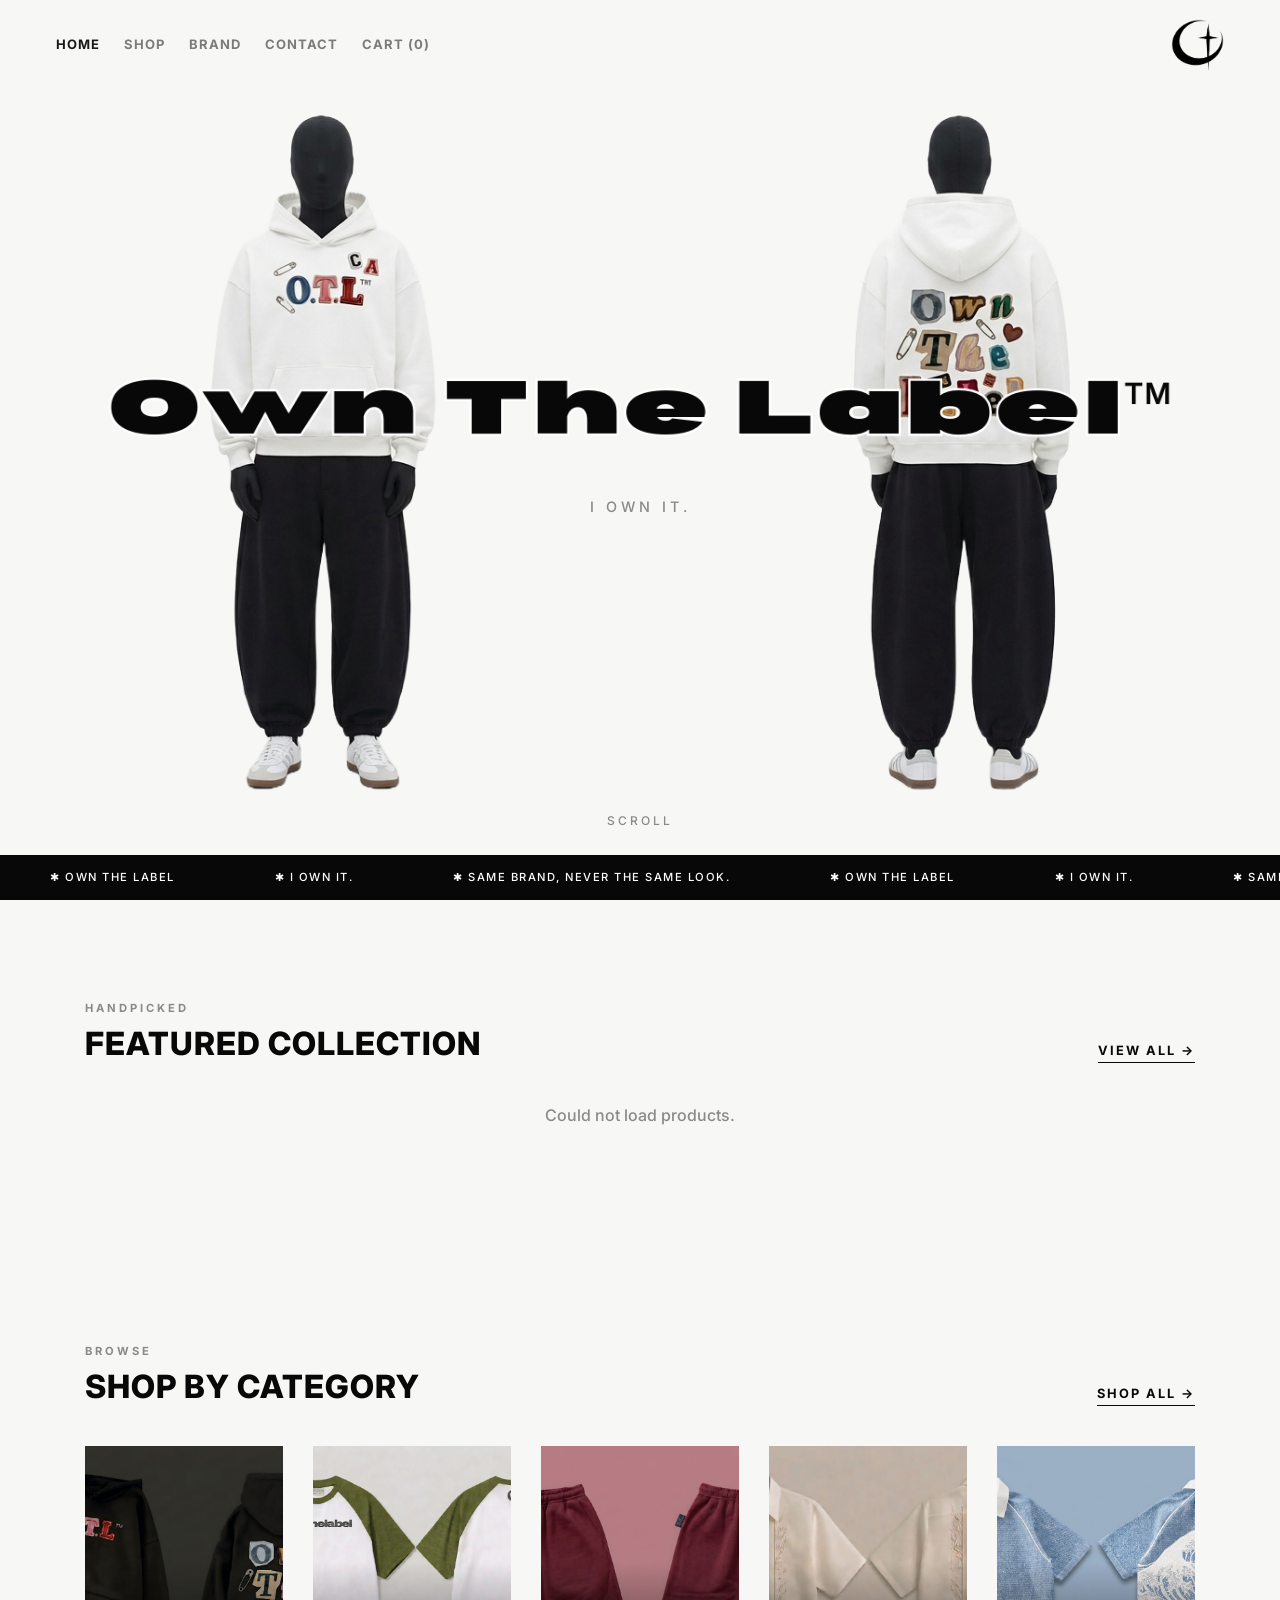
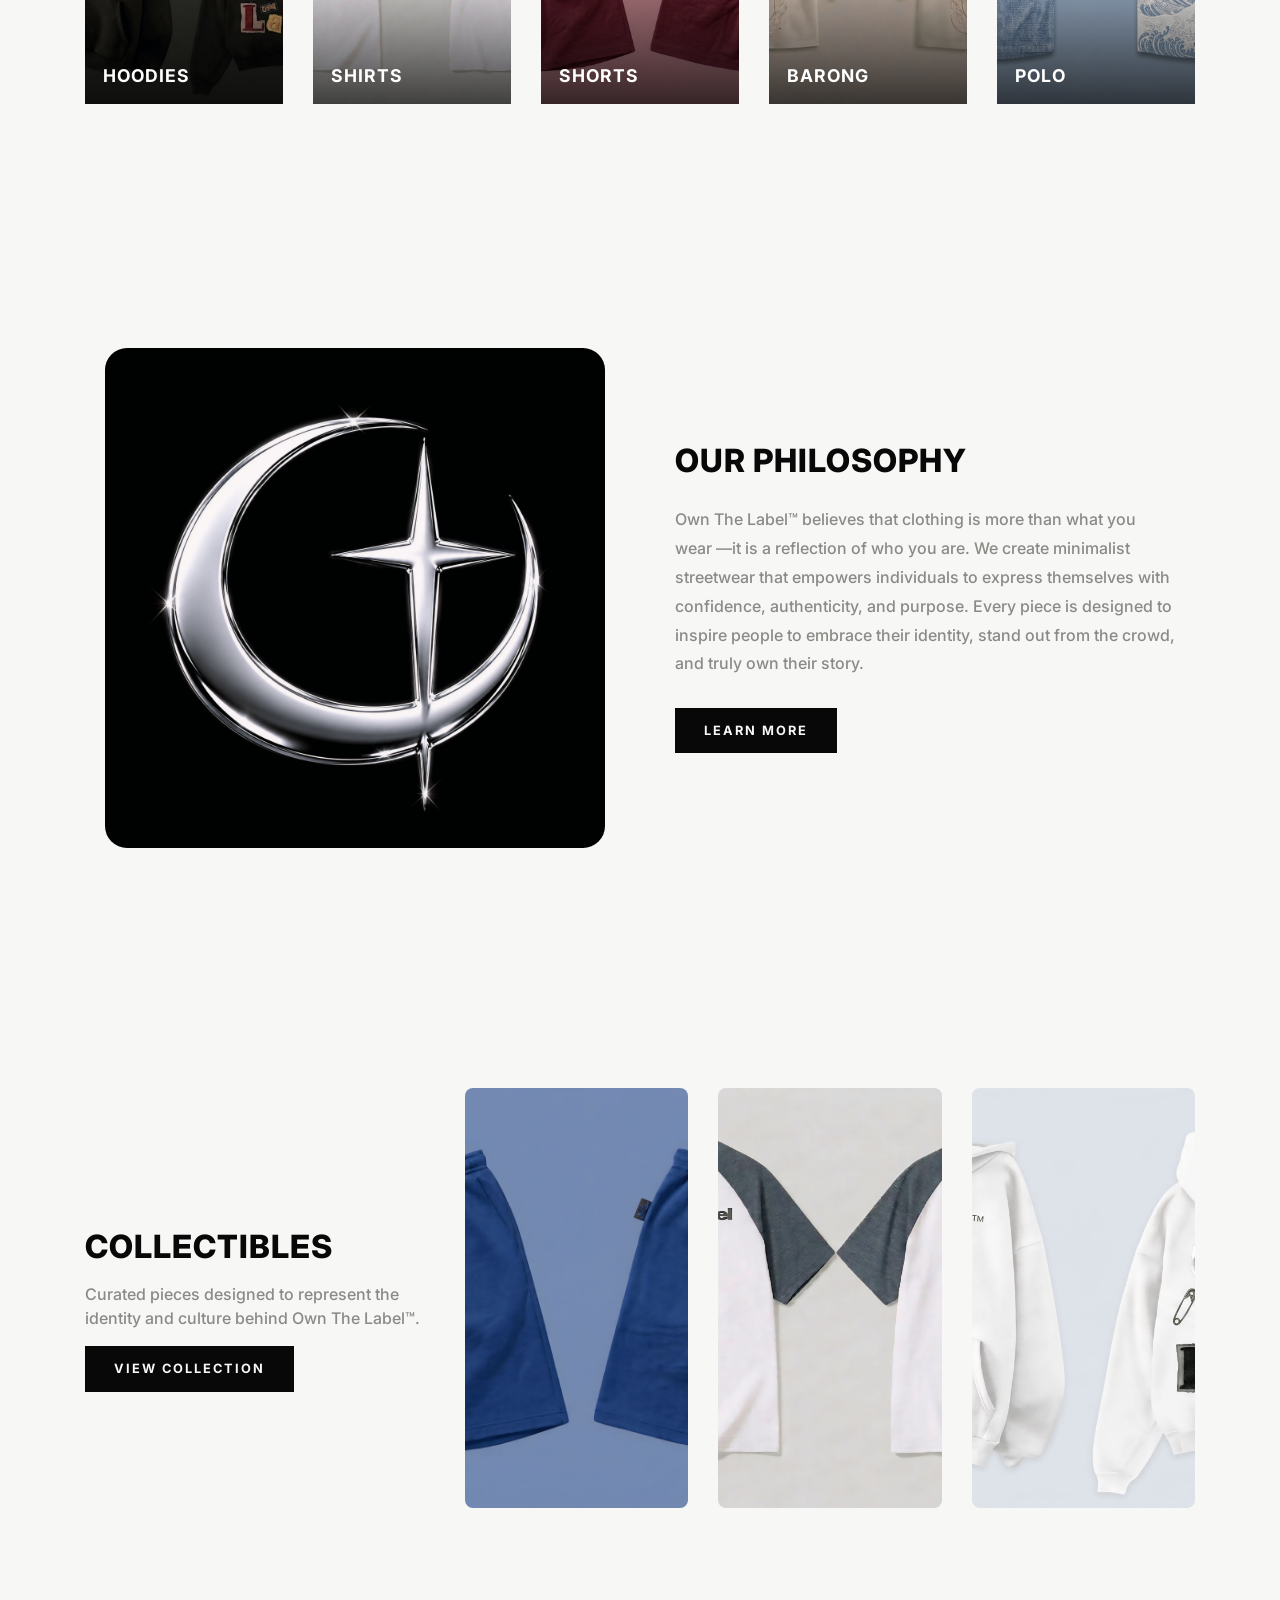
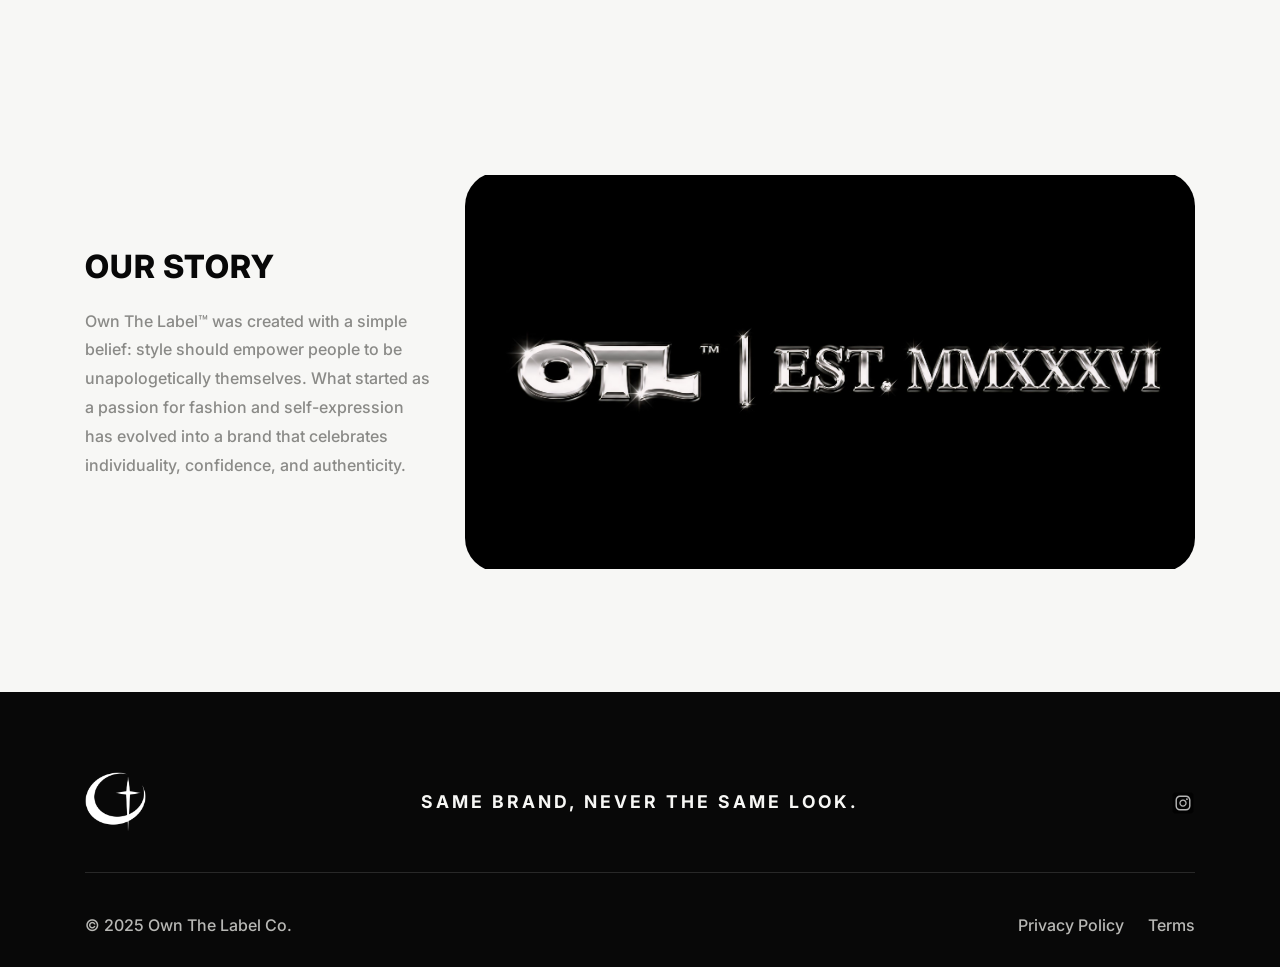
==== commit e68408b8: "Revert to a464294" ====
--- a/index.html
+++ b/index.html
@@ -1,368 +1,367 @@
-<!DOCTYPE html>
-<html lang="en">
-
-<head>
-    <meta charset="UTF-8">
-    <meta name="viewport" content="width=device-width, initial-scale=1.0">
-    <title>Own The Label Co.</title>
-    <link href="https://cdn.jsdelivr.net/npm/bootstrap@4.2.1/dist/css/bootstrap.min.css" rel="stylesheet">
-    <link href="https://fonts.googleapis.com/css2?family=Inter:wght@300;400;500;600;700;800&display=swap"
-        rel="stylesheet">
-    <link rel="stylesheet" href="style.css">
-</head>
-
-<body>
-    <header>
-        <nav class="navbar navbar-expand-xl navbar-light otl-navbar" id="site-header">
-            <div class="container-fluid px-3 px-xl-5">
-                <a class="navbar-brand logo order-xl-last" href="index.html">
-                    <img src="img/logo2.png" alt="Own The Label">
-                </a>
-                <button class="navbar-toggler" type="button" data-toggle="collapse" data-target="#navbarNav">
-                    <span class="navbar-toggler-icon"></span>
-                </button>
-                <div class="collapse navbar-collapse" id="navbarNav">
-                    <ul class="navbar-nav">
-                        <li class="nav-item">
-                            <a class="nav-link active" href="#">Home</a>
-                        </li>
-                        <li class="nav-item">
-                            <a class="nav-link" href="shop/shop.html">Shop</a>
-                        </li>
-                        <li class="nav-item">
-                            <a class="nav-link" href="brand/brand.html">Brand</a>
-                        </li>
-                        <li class="nav-item">
-                            <a class="nav-link" href="contact/Contact.html">Contact</a>
-                        </li>
-                    </ul>
-                </div>
-            </div>
-        </nav>
-    </header>
-
-    <main>
-        <section id="hero">
-            <div class="hero-image-wrapper">
-                <img src="img/hero-background.png" alt="Own The Label Hero" class="img-fluid hero-image">
-                <div class="hero-overlay text-center">
-                    <p class="hero-tagline">
-                        I OWN IT.
-                    </p>
-                </div>
-                <div class="scroll-indicator">
-                    SCROLL
-                </div>
-            </div>
-            <h1 class="hero-title" id="hero-title">
-                Own The Label<sup>TM</sup>
-            </h1>
-
-            <div class="brand-strip">
-                <div class="strip-track">
-                    <div class="strip-group">
-                        <span>✱ Own the label</span>
-                        <span>✱ I own it.</span>
-                        <span>✱ Same brand, never the same look.</span>
-                        <span>✱ Own the label</span>
-                        <span>✱ I own it.</span>
-                        <span>✱ Same brand, never the same look.</span>
-                        <span>✱ Own the label</span>
-                        <span>✱ I own it.</span>
-                        <span>✱ Same brand, never the same look.</span>
-                    </div>
-                    <div class="strip-group">
-                        <span>✱ Own the label</span>
-                        <span>✱ I own it.</span>
-                        <span>✱ Same brand, never the same look.</span>
-                        <span>✱ Own the label</span>
-                        <span>✱ I own it.</span>
-                        <span>✱ Same brand, never the same look.</span>
-                        <span>✱ Own the label</span>
-                        <span>✱ I own it.</span>
-                        <span>✱ Same brand, never the same look.</span>
-                    </div>
-                </div>
-            </div>
-        </section>
-    </main>
-
-        <section class="featured-collection">
-        <div class="container">
-            <div class="section-head">
-                <div>
-                    <p class="section-eyebrow">HANDPICKED</p>
-                    <h2 class="section-title">Featured Collection</h2>
-                </div>
-                <a href="shop/shop.html" class="view-all">View all →</a>
-            </div>
-            <div class="row" id="featured-grid">
-                <p class="col-12 text-center text-muted">Loading...</p>
-            </div>
-        </div>
-    </section>
-
-    <section id="shop-category">
-        <div class="container">
-            <div class="section-head">
-                <div>
-                    <p class="section-eyebrow">BROWSE</p>
-                    <h2 class="section-title">Shop By Category</h2>
-                </div>
-                <a href="shop/shop.html" class="view-all">Shop all →</a>
-            </div>
-            <div class="row">
-                <div class="col-6 col-md-4 col-lg mb-4">
-                    <a href="shop/shop.html?category=Hoodies" class="cat-tile">
-                        <img src="img/products/hoodies/hoodie1.jpg" alt="Hoodies">
-                        <div class="cat-overlay">
-                            <h3>Hoodies</h3>
-                            <span class="cat-count" data-cat="Hoodies"></span>
-                        </div>
-                    </a>
-                </div>
-                <div class="col-6 col-md-4 col-lg mb-4">
-                    <a href="shop/shop.html?category=Shirts" class="cat-tile">
-                        <img src="img/products/shirts/shirt1.jpg" alt="Shirts">
-                        <div class="cat-overlay">
-                            <h3>Shirts</h3>
-                            <span class="cat-count" data-cat="Shirts"></span>
-                        </div>
-                    </a>
-                </div>
-                <div class="col-6 col-md-4 col-lg mb-4">
-                    <a href="shop/shop.html?category=Shorts" class="cat-tile">
-                        <img src="img/products/shorts/short1.jpg" alt="Shorts">
-                        <div class="cat-overlay">
-                            <h3>Shorts</h3>
-                            <span class="cat-count" data-cat="Shorts"></span>
-                        </div>
-                    </a>
-                </div>
-                <div class="col-6 col-md-4 col-lg mb-4">
-                    <a href="shop/shop.html?category=Barong" class="cat-tile">
-                        <img src="img/products/barong/barong1.jpg" alt="Barong">
-                        <div class="cat-overlay">
-                            <h3>Barong</h3>
-                            <span class="cat-count" data-cat="Barong"></span>
-                        </div>
-                    </a>
-                </div>
-                <div class="col-6 col-md-4 col-lg mb-4">
-                    <a href="shop/shop.html?category=Polo" class="cat-tile">
-                        <img src="img/products/polo/polo1.png" alt="Polo">
-                        <div class="cat-overlay">
-                            <h3>Polo</h3>
-                            <span class="cat-count" data-cat="Polo"></span>
-                        </div>
-                    </a>
-                </div>
-            </div>
-        </div>
-    </section>
-
-    <section id="brand-story">
-        <div class="container">
-            <div class="row align-items-center">
-                <div class="col-lg-6">
-                    <div class="brand-symbol">
-                        <img src="img/brand-symbol.jpg" alt="Brand Symbol" class="img-fluid">
-                    </div>
-                </div>
-                <div class="col-lg-6">
-                    <div class="brand-philo">
-                        <h2 class="section-title">
-                            Our Philosophy
-                        </h2>
-                        <p>
-                            Own The Label™ believes that clothing is more than what you wear
-                            —it is a reflection of who you are. We create minimalist streetwear
-                            that empowers individuals to express themselves with confidence,
-                            authenticity, and purpose. Every piece is designed to inspire
-                            people to embrace their identity, stand out from the crowd,
-                            and truly own their story.
-                        </p>
-                        <a href="brand/brand.html" class="btn btn-otl">
-                            Learn More
-                        </a>
-                    </div>
-                </div>
-            </div>
-        </div>
-    </section>
-
-    <section id="collectible">
-        <div class="container">
-            <div class="row align-items-center">
-                <div class="col-lg-4">
-                    <h2 class="section-title">
-                        Collectibles
-                    </h2>
-                    <p class="section-subtitle">
-                        Curated pieces designed to represent the identity and culture behind Own The Label™.
-                    </p>
-                    <a href="shop/shop.html" class="btn btn-otl">
-                        View Collection
-                    </a>
-                </div>
-                <div class="col-lg-8">
-                    <div class="row">
-                        <div class="col-md-4 mb-4">
-                            <div class="collectible-card">
-                                <img src="img/products/shorts/short4.jpg" alt="Collectible 1" class="img-fluid">
-                            </div>
-                        </div>
-                        <div class="col-md-4 mb-4">
-                            <div class="collectible-card">
-                                <img src="img/products/shirts/shirt2.jpg" alt="Collectible 2" class="img-fluid">
-                            </div>
-                        </div>
-                        <div class="col-md-4 mb-4">
-                            <div class="collectible-card">
-                                <img src="img/products/hoodies/hoodie3.jpg" alt="Collectible 3" class="img-fluid">
-                            </div>
-                        </div>
-                    </div>
-                </div>
-            </div>
-        </div>
-    </section>
-
-    <section id="our-story">
-        <div class="container">
-            <div class="row align-items-center">
-                <div class="col-lg-4">
-                    <div class="otl-story">
-                        <h2 class="section-title">
-                            Our Story
-                        </h2>
-                        <p>
-                            Own The Label™ was created with a simple belief: style should empower people to be
-                            unapologetically themselves. What started as a passion for fashion and self-expression has
-                            evolved into a brand that celebrates individuality, confidence, and authenticity.
-                        </p>
-                    </div>
-                </div>
-                <div class="col-lg-8">
-                    <div class="lifestyle">
-                        <img src="img/lifestyle-image.jpg" alt="Lifestyle Image" class="img-fluid">
-                    </div>
-                </div>
-            </div>
-        </div>
-    </section>
-
-    <footer id="footer">
-        <div class="container">
-            <div class="row align-items-center">
-                <div class="col-md-3">
-                    <a href="index.html" class="footer-logo">
-                        <img src="img/logo3.png" alt="Own The Label">
-                    </a>
-                </div>
-                <div class="col-md-6 text-center">
-                    <p class="footer-tagline">
-                        Same Brand Never The Same Look
-                    </p>
-                </div>
-                <div class="col-md-3 text-right">
-                    <div class="social-icons">
-                        <a href="https://instagram.com/ownthelabel.co" aria-label="Instagram">
-                            <img src="img/instagram-logo-facebook-svgrepo-com.svg" alt="Instagram" class="social-icon">
-                        </a>
-                    </div>
-                </div>
-            </div>
-            <hr>
-            <div class="row">
-                <div class="col-md-6">
-                    <p class="copyright">
-                        © 2025 Own The Label Co.
-                    </p>
-                </div>
-                <div class="col-md-6 text-right">
-                    <a href="#">Privacy Policy</a>
-                    <a href="#">Terms</a>
-                </div>
-            </div>
-        </div>
-    </footer>
-
-    <script>
-        var heroTitle = document.getElementById("hero-title");
-        var siteHeader = document.getElementById("site-header");
-        var heroSection = document.getElementById("hero");
-
-        var shrinkDistance = heroSection.offsetHeight * 0.6;
-        var startTopPx = window.innerHeight / 2;
-        var headerTopPx = 45;
-        var startScale = 1;
-        var endScale = 0.28;
-        var currentProgress = 0;
-        var easing = 0.08;
-
-        function animate() {
-            var targetProgress = window.scrollY / shrinkDistance;
-            if (targetProgress > 1) targetProgress = 1;
-            if (targetProgress < 0) targetProgress = 0;
-
-            currentProgress += (targetProgress - currentProgress) * easing;
-
-            var currentScale = startScale - (currentProgress * (startScale - endScale));
-            var currentTopPx = startTopPx - (currentProgress * (startTopPx - headerTopPx));
-
-            heroTitle.style.top = currentTopPx + "px";
-            heroTitle.style.transform = "translate(-50%, -50%) scale(" + currentScale + ")";
-
-            if (currentProgress >= 0.98) {
-                siteHeader.classList.add("is-scrolled");
-            } else if (currentProgress < 0.9) {
-                siteHeader.classList.remove("is-scrolled");
-            }
-
-            requestAnimationFrame(animate);
-        }
-
-        window.addEventListener("resize", function () {
-            shrinkDistance = heroSection.offsetHeight * 0.6;
-            startTopPx = window.innerHeight / 2;
-        });
-
-        animate();
-    </script>
-    <script src="https://code.jquery.com/jquery-3.3.1.min.js"></script>
-    <script src="js/shared.js"></script>
-    <script>
-        fetch("api/products.php")
-            .then(function (res) { return res.json(); })
-            .then(function (products) {
-
-                // FEATURED: first 4 products marked is_featured
-                var featured = products.filter(function (p) { return p.is_featured === 1; }).slice(0, 4);
-
-                $("#featured-grid").html(featured.map(function (p) {
-                    return '<div class="col-6 col-lg-3 mb-4">' +
-                        '<a href="shop/shop.html?category=' + encodeURIComponent(p.category) + '" class="fc-card">' +
-                        '<div class="fc-img"><img src="' + esc(p.image) + '" alt="' + esc(p.name) + '" loading="lazy"></div>' +
-                        '<div class="fc-info">' +
-                        '<span class="fc-cat">' + esc(p.category) + '</span>' +
-                        '<h3>' + esc(p.name) + '</h3>' +
-                        '<p class="fc-price">' + formatPeso(p.price) + '</p>' +
-                        '</div></a></div>';
-                }).join(""));
-
-                // CATEGORY COUNTS
-                $(".cat-count").each(function () {
-                    var cat = $(this).data("cat");
-                    var total = products.filter(function (p) { return p.category === cat; }).length;
-                    $(this).text(total + (total === 1 ? " item" : " items"));
-                });
-            })
-            .catch(function () {
-                $("#featured-grid").html('<p class="col-12 text-center text-muted">Could not load products.</p>');
-            });
-    </script>
-    <script src="https://cdn.jsdelivr.net/npm/bootstrap@4.2.1/dist/js/bootstrap.bundle.min.js"></script>
-</body>
-
+<!DOCTYPE html>
+<html lang="en">
+
+<head>
+    <meta charset="UTF-8">
+    <meta name="viewport" content="width=device-width, initial-scale=1.0">
+    <title>Own The Label Co.</title>
+    <link href="https://cdn.jsdelivr.net/npm/bootstrap@4.2.1/dist/css/bootstrap.min.css" rel="stylesheet">
+    <link href="https://fonts.googleapis.com/css2?family=Inter:wght@300;400;500;600;700;800&display=swap"
+        rel="stylesheet">
+    <link rel="stylesheet" href="style.css">
+</head>
+
+<body>
+    <header>
+        <nav class="navbar navbar-expand-xl navbar-light otl-navbar" id="site-header">
+            <div class="container-fluid px-3 px-xl-5">
+                <a class="navbar-brand logo order-xl-last" href="index.html">
+                    <img src="img/logo2.png" alt="Own The Label">
+                </a>
+                <button class="navbar-toggler" type="button" data-toggle="collapse" data-target="#navbarNav" aria-label="Toggle navigation">
+                    <span class="navbar-toggler-icon"></span>
+                </button>
+                <div class="collapse navbar-collapse" id="navbarNav">
+                    <ul class="navbar-nav">
+                        <li class="nav-item">
+                            <a class="nav-link active" href="#">Home</a>
+                        </li>
+                        <li class="nav-item">
+                            <a class="nav-link" href="shop/shop.html">Shop</a>
+                        </li>
+                        <li class="nav-item">
+                            <a class="nav-link" href="brand/brand.html">Brand</a>
+                        </li>
+                        <li class="nav-item">
+                            <a class="nav-link" href="contact/Contact.html">Contact</a>
+                        </li>
+                        <li class="nav-item nav-cart">
+                            <a class="nav-link" href="checkout/checkout.html">Cart (<span class="cart-count">0</span>)</a>
+                        </li>
+                    </ul>
+                </div>
+            </div>
+        </nav>
+    </header>
+
+    <main>
+        <section id="hero">
+            <div class="hero-image-wrapper">
+                <img src="img/hero-background.png" alt="Own The Label Hero" class="img-fluid hero-image">
+                <div class="hero-overlay text-center">
+                    <p class="hero-tagline">
+                        I OWN IT.
+                    </p>
+                </div>
+                <div class="scroll-indicator">
+                    SCROLL
+                </div>
+            </div>
+            <h1 class="hero-title" id="hero-title">
+                Own The Label<sup>TM</sup>
+            </h1>
+
+            <div class="brand-strip">
+                <div class="strip-track">
+                    <div class="strip-group">
+                        <span>✱ Own the label</span>
+                        <span>✱ I own it.</span>
+                        <span>✱ Same brand, never the same look.</span>
+                        <span>✱ Own the label</span>
+                        <span>✱ I own it.</span>
+                        <span>✱ Same brand, never the same look.</span>
+                        <span>✱ Own the label</span>
+                        <span>✱ I own it.</span>
+                        <span>✱ Same brand, never the same look.</span>
+                    </div>
+                    <div class="strip-group">
+                        <span>✱ Own the label</span>
+                        <span>✱ I own it.</span>
+                        <span>✱ Same brand, never the same look.</span>
+                        <span>✱ Own the label</span>
+                        <span>✱ I own it.</span>
+                        <span>✱ Same brand, never the same look.</span>
+                        <span>✱ Own the label</span>
+                        <span>✱ I own it.</span>
+                        <span>✱ Same brand, never the same look.</span>
+                    </div>
+                </div>
+            </div>
+        </section>
+    </main>
+
+        <section class="featured-collection">
+        <div class="container">
+            <div class="section-head">
+                <div>
+                    <p class="section-eyebrow">HANDPICKED</p>
+                    <h2 class="section-title">Featured Collection</h2>
+                </div>
+                <a href="shop/shop.html" class="view-all">View all →</a>
+            </div>
+            <div class="row" id="featured-grid">
+                <p class="col-12 text-center text-muted">Loading...</p>
+            </div>
+        </div>
+    </section>
+
+    <section id="shop-category">
+        <div class="container">
+            <div class="section-head">
+                <div>
+                    <p class="section-eyebrow">BROWSE</p>
+                    <h2 class="section-title">Shop By Category</h2>
+                </div>
+                <a href="shop/shop.html" class="view-all">Shop all →</a>
+            </div>
+            <div class="row">
+                <div class="col-6 col-md-4 col-lg mb-4">
+                    <a href="shop/shop.html?category=Hoodies" class="cat-tile">
+                        <img src="img/products/hoodies/hoodie1.jpg" alt="Hoodies">
+                        <div class="cat-overlay">
+                            <h3>Hoodies</h3>
+                            <span class="cat-count" data-cat="Hoodies"></span>
+                        </div>
+                    </a>
+                </div>
+                <div class="col-6 col-md-4 col-lg mb-4">
+                    <a href="shop/shop.html?category=Shirts" class="cat-tile">
+                        <img src="img/products/shirts/shirt1.jpg" alt="Shirts">
+                        <div class="cat-overlay">
+                            <h3>Shirts</h3>
+                            <span class="cat-count" data-cat="Shirts"></span>
+                        </div>
+                    </a>
+                </div>
+                <div class="col-6 col-md-4 col-lg mb-4">
+                    <a href="shop/shop.html?category=Shorts" class="cat-tile">
+                        <img src="img/products/shorts/short1.jpg" alt="Shorts">
+                        <div class="cat-overlay">
+                            <h3>Shorts</h3>
+                            <span class="cat-count" data-cat="Shorts"></span>
+                        </div>
+                    </a>
+                </div>
+                <div class="col-6 col-md-4 col-lg mb-4">
+                    <a href="shop/shop.html?category=Barong" class="cat-tile">
+                        <img src="img/products/barong/barong1.jpg" alt="Barong">
+                        <div class="cat-overlay">
+                            <h3>Barong</h3>
+                            <span class="cat-count" data-cat="Barong"></span>
+                        </div>
+                    </a>
+                </div>
+                <div class="col-6 col-md-4 col-lg mb-4">
+                    <a href="shop/shop.html?category=Polo" class="cat-tile">
+                        <img src="img/products/polo/polo1.png" alt="Polo">
+                        <div class="cat-overlay">
+                            <h3>Polo</h3>
+                            <span class="cat-count" data-cat="Polo"></span>
+                        </div>
+                    </a>
+                </div>
+            </div>
+        </div>
+    </section>
+
+    <section id="brand-story">
+        <div class="container">
+            <div class="row align-items-center">
+                <div class="col-lg-6">
+                    <div class="brand-symbol">
+                        <img src="img/brand-symbol.jpg" alt="Brand Symbol" class="img-fluid">
+                    </div>
+                </div>
+                <div class="col-lg-6">
+                    <div class="brand-philo">
+                        <h2 class="section-title">
+                            Our Philosophy
+                        </h2>
+                        <p>
+                            Own The Label™ believes that clothing is more than what you wear
+                            —it is a reflection of who you are. We create minimalist streetwear
+                            that empowers individuals to express themselves with confidence,
+                            authenticity, and purpose. Every piece is designed to inspire
+                            people to embrace their identity, stand out from the crowd,
+                            and truly own their story.
+                        </p>
+                        <a href="brand/brand.html" class="btn btn-otl">
+                            Learn More
+                        </a>
+                    </div>
+                </div>
+            </div>
+        </div>
+    </section>
+
+    <section id="collectible">
+        <div class="container">
+            <div class="row align-items-center">
+                <div class="col-lg-4">
+                    <h2 class="section-title">
+                        Collectibles
+                    </h2>
+                    <p class="section-subtitle">
+                        Curated pieces designed to represent the identity and culture behind Own The Label™.
+                    </p>
+                    <a href="shop/shop.html" class="btn btn-otl">
+                        View Collection
+                    </a>
+                </div>
+                <div class="col-lg-8">
+                    <div class="row">
+                        <div class="col-md-4 mb-4">
+                            <div class="collectible-card">
+                                <img src="img/products/shorts/short4.jpg" alt="Collectible 1" class="img-fluid">
+                            </div>
+                        </div>
+                        <div class="col-md-4 mb-4">
+                            <div class="collectible-card">
+                                <img src="img/products/shirts/shirt2.jpg" alt="Collectible 2" class="img-fluid">
+                            </div>
+                        </div>
+                        <div class="col-md-4 mb-4">
+                            <div class="collectible-card">
+                                <img src="img/products/hoodies/hoodie3.jpg" alt="Collectible 3" class="img-fluid">
+                            </div>
+                        </div>
+                    </div>
+                </div>
+            </div>
+        </div>
+    </section>
+
+    <section id="our-story">
+        <div class="container">
+            <div class="row align-items-center">
+                <div class="col-lg-4">
+                    <div class="otl-story">
+                        <h2 class="section-title">
+                            Our Story
+                        </h2>
+                        <p>
+                            Own The Label™ was created with a simple belief: style should empower people to be
+                            unapologetically themselves. What started as a passion for fashion and self-expression has
+                            evolved into a brand that celebrates individuality, confidence, and authenticity.
+                        </p>
+                    </div>
+                </div>
+                <div class="col-lg-8">
+                    <div class="lifestyle">
+                        <img src="img/lifestyle-image.jpg" alt="Lifestyle Image" class="img-fluid">
+                    </div>
+                </div>
+            </div>
+        </div>
+    </section>
+
+    <footer id="footer">
+        <div class="container">
+            <div class="row align-items-center">
+                <div class="col-md-3">
+                    <a href="index.html" class="footer-logo">
+                        <img src="img/logo3.png" alt="Own The Label">
+                    </a>
+                </div>
+                <div class="col-md-6 text-center">
+                    <p class="footer-tagline">Same Brand, Never The Same Look.</p>
+                </div>
+                <div class="col-md-3 text-right">
+                    <div class="social-icons">
+                        <a href="https://instagram.com/ownthelabel.co" aria-label="Instagram" target="_blank" rel="noopener">
+                            <img src="img/instagram-logo-facebook-svgrepo-com.svg" alt="Instagram" class="social-icon">
+                        </a>
+                    </div>
+                </div>
+            </div>
+            <hr>
+            <div class="row">
+                <div class="col-md-6">
+                    <p class="copyright">© 2025 Own The Label Co.</p>
+                </div>
+                <div class="col-md-6 text-right">
+                    <a href="#">Privacy Policy</a>
+                    <a href="#">Terms</a>
+                </div>
+            </div>
+        </div>
+    </footer>
+
+    <script>
+        var heroTitle = document.getElementById("hero-title");
+        var siteHeader = document.getElementById("site-header");
+        var heroSection = document.getElementById("hero");
+
+        var shrinkDistance = heroSection.offsetHeight * 0.6;
+        var startTopPx = window.innerHeight / 2;
+        var headerTopPx = 45;
+        var startScale = 1;
+        var endScale = 0.28;
+        var currentProgress = 0;
+        var easing = 0.08;
+
+        function animate() {
+            var targetProgress = window.scrollY / shrinkDistance;
+            if (targetProgress > 1) targetProgress = 1;
+            if (targetProgress < 0) targetProgress = 0;
+
+            currentProgress += (targetProgress - currentProgress) * easing;
+
+            var currentScale = startScale - (currentProgress * (startScale - endScale));
+            var currentTopPx = startTopPx - (currentProgress * (startTopPx - headerTopPx));
+
+            heroTitle.style.top = currentTopPx + "px";
+            heroTitle.style.transform = "translate(-50%, -50%) scale(" + currentScale + ")";
+
+            if (currentProgress >= 0.98) {
+                siteHeader.classList.add("is-scrolled");
+            } else if (currentProgress < 0.9) {
+                siteHeader.classList.remove("is-scrolled");
+            }
+
+            requestAnimationFrame(animate);
+        }
+
+        window.addEventListener("resize", function () {
+            shrinkDistance = heroSection.offsetHeight * 0.6;
+            startTopPx = window.innerHeight / 2;
+        });
+
+        animate();
+    </script>
+    <script src="https://code.jquery.com/jquery-3.3.1.min.js"></script>
+    <script src="https://cdn.jsdelivr.net/npm/bootstrap@4.2.1/dist/js/bootstrap.bundle.min.js"></script>
+    <script src="js/shared.js"></script>
+    <script>
+        fetch("api/products.php")
+            .then(function (res) { return res.json(); })
+            .then(function (products) {
+
+                // FEATURED: first 4 products marked is_featured
+                var featured = products.filter(function (p) { return p.is_featured === 1; }).slice(0, 4);
+
+                $("#featured-grid").html(featured.map(function (p) {
+                    return '<div class="col-6 col-lg-3 mb-4">' +
+                        '<a href="shop/shop.html?category=' + encodeURIComponent(p.category) + '" class="fc-card">' +
+                        '<div class="fc-img"><img src="' + esc(p.image) + '" alt="' + esc(p.name) + '" loading="lazy"></div>' +
+                        '<div class="fc-info">' +
+                        '<span class="fc-cat">' + esc(p.category) + '</span>' +
+                        '<h3>' + esc(p.name) + '</h3>' +
+                        '<p class="fc-price">' + formatPeso(p.price) + '</p>' +
+                        '</div></a></div>';
+                }).join(""));
+
+                // CATEGORY COUNTS
+                $(".cat-count").each(function () {
+                    var cat = $(this).data("cat");
+                    var total = products.filter(function (p) { return p.category === cat; }).length;
+                    $(this).text(total + (total === 1 ? " item" : " items"));
+                });
+            })
+            .catch(function () {
+                $("#featured-grid").html('<p class="col-12 text-center text-muted">Could not load products.</p>');
+            });
+    </script>
+</body>
+
 </html>
--- a/style.css
+++ b/style.css
@@ -1,737 +1,840 @@
-@font-face {
-    font-family: 'Bernoru Expanded';
-    src: url('fonts/bernoru-blackultraexpanded.otf') format('opentype');
-}
-
-@font-face {
-    font-family: 'Brice Semi Expanded';
-    src: url('fonts/your-brice-semi-expanded-file-name.otf') format('opentype');
-}
-
-:root {
-    --otl-white: #F7F7F5;
-    --otl-black: #080808;
-    --concrete: #D9D9D6;
-    --cool-gray: #8A8A87;
-    --chrome: #B8B8B5;
-}
-
-* {
-    margin: 0;
-    padding: 0;
-    box-sizing: border-box;
-}
-
-body {
-    background: var(--otl-white);
-    color: var(--otl-black);
-    font-family: 'Inter', sans-serif;
-    overflow-x: hidden;
-    font-weight: 500;
-}
-
-a {
-    text-decoration: none;
-}
-
-.otl-navbar {
-    position: fixed;
-    top: 0;
-    left: 0;
-    width: 100%;
-    z-index: 100;
-    background-color: rgba(247, 247, 245, 0);
-    border-bottom: 1px solid transparent;
-    padding: 18px 0;
-    transition: background-color .3s ease, border-color .3s ease;
-}
-
-.otl-navbar.is-scrolled {
-    background-color: var(--otl-white);
-    border-bottom: 1px solid var(--concrete);
-}
-
-.otl-navbar .container-fluid {
-    position: relative;
-    display: flex;
-    align-items: center;
-    justify-content: space-between;
-    min-height: 54px;
-}
-
-.otl-navbar .logo {
-    color: var(--otl-black);
-    font-size: 32px;
-    font-weight: 800;
-    letter-spacing: 2px;
-    line-height: 54px;
-    padding: 0;
-    margin-right: 8px;
-}
-
-.otl-navbar .navbar-brand img {
-    display: block;
-    height: 52px;
-    width: auto;
-}
-
-.otl-navbar .logo sup {
-    font-size: 10px;
-    top: -1em;
-}
-
-.otl-navbar .navbar-nav {
-    gap: 8px;
-}
-
-.otl-navbar .nav-link {
-    color: var(--cool-gray);
-    font-size: 13px;
-    font-weight: 700;
-    text-transform: uppercase;
-    letter-spacing: 1px;
-    transition: .3s ease;
-}
-
-.otl-navbar .nav-link:hover {
-    color: var(--otl-black);
-}
-
-.otl-navbar .nav-link.active {
-    color: var(--otl-black);
-    font-weight: 700;
-}
-
-.otl-navbar .navbar-toggler {
-    border: 1px solid var(--concrete);
-}
-
-.otl-navbar .navbar-toggler:focus {
-    box-shadow: none;
-}
-
-.otl-navbar .nav-title {
-    color: var(--otl-black);
-    font-family: 'Bernoru Expanded', sans-serif;
-    font-size: 1.4rem;
-    font-weight: normal;
-    -webkit-text-stroke: 4px #fff;
-    paint-order: stroke fill;
-    letter-spacing: .5px;
-    line-height: 54px;
-    padding: 0;
-    white-space: nowrap;
-}
-
-.otl-navbar .nav-title sup {
-    -webkit-text-stroke: 0;
-    font-family: 'Inter', sans-serif;
-    font-size: 0.4em;
-    font-weight: 600;
-    top: -1em;
-}
-
-@media (min-width: 1200px) {
-    .otl-navbar .nav-title {
-        position: absolute;
-        left: 50%;
-        top: 50%;
-        transform: translate(-50%, -50%);
-        margin: 0;
-    }
-}
-
-@media (max-width: 1199px) {
-    .otl-navbar .navbar-nav {
-        gap: 5px;
-        margin-top: 15px;
-    }
-
-    .otl-navbar .nav-link {
-        padding: 10px 0;
-    }
-
-    .otl-navbar .logo {
-        font-size: 28px;
-    }
-
-    .otl-navbar .navbar-brand img {
-        height: 42px;
-    }
-}
-
-#hero {
-    background: var(--otl-white);
-    min-height: 100vh;
-    position: relative;
-    overflow: hidden;
-}
-
-.hero-image-wrapper {
-    position: relative;
-    height: 100vh;
-}
-
-.hero-image {
-    width: 100%;
-    height: 100%;
-    object-fit: contain;
-    object-position: center;
-}
-
-.hero-overlay {
-    position: absolute;
-    top: 50%;
-    left: 50%;
-    transform: translate(-50%, -50%);
-    width: 100%;
-    text-align: center;
-}
-
-.hero-title {
-    position: fixed;
-    left: 50%;
-    top: 50%;
-    transform: translate(-50%, -50%) scale(1);
-    transform-origin: center center;
-    font-family: 'Bernoru Expanded', sans-serif;
-    font-size: 5rem;
-    font-weight: normal;
-    color: var(--otl-black);
-    -webkit-text-stroke: 5px #fff;
-    paint-order: stroke fill;
-    letter-spacing: 2px;
-    white-space: nowrap;
-    will-change: transform, top;
-    z-index: 101;
-}
-
-.hero-title sup {
-    -webkit-text-stroke: 0;
-    font-family: 'Inter', sans-serif;
-    font-size: 0.4em;
-    font-weight: 600;
-    top: -1em;
-}
-
-.featured-collection {
-    padding: 100px 0;
-}
-
-.hero-tagline {
-    color: var(--cool-gray);
-    font-size: .9rem;
-    letter-spacing: 4px;
-    text-transform: uppercase;
-    margin-top: 130px;
-}
-
-.scroll-indicator {
-    position: absolute;
-    bottom: 70px;
-    left: 50%;
-    transform: translateX(-50%);
-    font-size: .75rem;
-    color: var(--cool-gray);
-    letter-spacing: 3px;
-    text-transform: uppercase;
-}
-
-.brand-strip {
-    overflow: hidden;
-    padding: 14px 0;
-    background: #080808;
-    color: #ffffff;
-    font-size: 0.7rem;
-    font-weight: 500;
-    letter-spacing: 1.5px;
-    text-transform: uppercase;
-}
-
-#hero .brand-strip {
-    position: absolute;
-    left: 0;
-    bottom: 0;
-    width: 100%;
-}
-
-.strip-track {
-    display: flex;
-    width: max-content;
-    animation: strip-move 30s linear infinite;
-}
-
-.strip-group {
-    display: flex;
-    flex-shrink: 0;
-}
-
-.strip-group span {
-    margin: 0 50px;
-    white-space: nowrap;
-}
-
-@keyframes strip-move {
-    from {
-        transform: translateX(-50%);
-    }
-
-    to {
-        transform: translateX(0);
-    }
-}
-
-.section-title {
-    font-family: 'Inter', sans-serif;
-    color: var(--otl-black);
-    text-transform: uppercase;
-    margin-bottom: 1rem;
-}
-
-.section-subtitle {
-    color: var(--cool-gray);
-}
-
-.btn-otl,
-.btn-outline-otl {
-    padding: 12px 28px;
-    text-transform: uppercase;
-    letter-spacing: 1px;
-    transition: .3s ease;
-}
-
-.btn-otl {
-    background: var(--otl-black);
-    color: var(--otl-white);
-    border: none;
-}
-
-.btn-otl:hover {
-    background: #222;
-    color: var(--otl-white);
-}
-
-.btn-outline-otl {
-    border: 1px solid var(--otl-black);
-    color: var(--otl-black);
-    background: transparent;
-}
-
-.btn-outline-otl:hover {
-    background: var(--otl-black);
-    color: var(--otl-white);
-}
-
-.featured-collection .card {
-    border-radius: 14px;
-    overflow: hidden;
-    border: none;
-}
-
-#shop-category,
-#brand-story,
-#collectible,
-#our-story {
-    background: var(--otl-white);
-}
-
-#brand-story,
-#collectible,
-#our-story {
-    padding: 120px 0;
-}
-
-#shop-category {
-    padding: 100px 0;
-}
-
-.category-card img,
-.collectible-card img {
-    width: 100%;
-    object-fit: cover;
-}
-
-.category-card img {
-    height: 350px;
-    border-radius: 8px;
-}
-
-.collectible-card img {
-    height: 420px;
-}
-
-.lifestyle {
-    background: none;
-    display: flex;
-    align-items: center;
-    justify-content: center;
-    height: 400px;
-}
-
-.lifestyle img {
-    height: 100%;
-    object-fit: contain;
-    border-radius: 34px;
-}
-
-.category-card,
-.collectible-card {
-    transition: .3s ease;
-}
-
-.category-card {
-    text-align: center;
-    cursor: pointer;
-}
-
-.category-card h3 {
-    margin-top: 15px;
-    font-weight: 600;
-    color: var(--otl-black);
-}
-
-.category-card:hover {
-    transform: translateY(-5px);
-}
-
-.collectible-card {
-    overflow: hidden;
-    border-radius: 8px;
-}
-
-.collectible-card:hover {
-    transform: translateY(-8px);
-}
-
-.brand-symbol img {
-    width: 100%;
-    max-width: 500px;
-    display: block;
-    margin: 0 auto;
-    border-radius: 22px;
-}
-
-.brand-philo {
-    padding: 20px;
-}
-
-.brand-philo .section-title {
-    margin-bottom: 25px;
-}
-
-.brand-philo p {
-    font-size: 1rem;
-    line-height: 1.8;
-    color: var(--cool-gray);
-    margin-bottom: 30px;
-    max-width: 500px;
-}
-
-.otl-story p {
-    color: var(--cool-gray);
-    line-height: 1.8;
-    margin-top: 20px;
-}
-
-#footer {
-    background: var(--otl-black);
-    padding: 80px 0 30px;
-}
-
-.footer-logo {
-    color: var(--otl-white);
-    font-size: 2rem;
-    font-weight: 800;
-}
-
-.footer-logo img {
-    display: block;
-    height: 60px;
-    width: auto;
-}
-
-.footer-tagline {
-    color: var(--otl-white);
-    font-family: 'Inter', sans-serif;
-    font-size: 1.5rem;
-    margin: 0;
-}
-
-.social-icons {
-    display: flex;
-    justify-content: flex-end;
-    align-items: center;
-}
-
-.social-icons a {
-    color: var(--chrome);
-    margin-left: 15px;
-    text-transform: uppercase;
-}
-
-.social-icons a:hover {
-    color: var(--otl-white);
-}
-
-.social-icon {
-    width: 24px;
-    height: 24px;
-    opacity: .7;
-    transition: .3s ease;
-}
-
-.social-icon:hover {
-    opacity: 1;
-    transform: translateY(-2px);
-}
-
-#footer hr {
-    background: rgba(255, 255, 255, .15);
-    margin: 40px 0;
-}
-
-.copyright {
-    color: var(--chrome);
-    margin: 0;
-}
-
-#footer .row:last-child a {
-    color: var(--chrome);
-    margin-left: 20px;
-}
-
-#footer .row:last-child a:hover {
-    color: var(--otl-white);
-}
-
-.section-head {
-    display: flex;
-    justify-content: space-between;
-    align-items: flex-end;
-    margin-bottom: 40px;
-}
-
-.section-head .section-title {
-    margin-bottom: 0;
-}
-
-.section-eyebrow {
-    margin-bottom: 8px;
-    font-size: .7rem;
-    font-weight: 700;
-    letter-spacing: 3px;
-    color: var(--cool-gray);
-}
-
-.view-all {
-    font-size: .8rem;
-    font-weight: 700;
-    letter-spacing: 2px;
-    text-transform: uppercase;
-    color: var(--otl-black);
-    border-bottom: 1px solid var(--otl-black);
-    padding-bottom: 2px;
-    transition: .3s ease;
-}
-
-.view-all:hover {
-    color: var(--cool-gray);
-    border-color: var(--cool-gray);
-    text-decoration: none;
-}
-
-.fc-card {
-    display: block;
-    color: var(--otl-black);
-}
-
-.fc-card:hover {
-    color: var(--otl-black);
-    text-decoration: none;
-}
-
-.fc-img {
-    position: relative;
-    padding-top: 125%;
-    overflow: hidden;
-    background: #f2f2f2;
-}
-
-.fc-img img {
-    position: absolute;
-    top: 0;
-    left: 0;
-    width: 100%;
-    height: 100%;
-    object-fit: cover;
-    transition: transform .5s ease;
-}
-
-.fc-card:hover .fc-img img {
-    transform: scale(1.06);
-}
-
-.fc-info {
-    padding-top: 14px;
-}
-
-.fc-cat {
-    font-size: .68rem;
-    letter-spacing: 1.5px;
-    text-transform: uppercase;
-    color: var(--cool-gray);
-}
-
-.fc-info h3 {
-    margin: 4px 0;
-    font-size: 1rem;
-    font-weight: 600;
-}
-
-.fc-price {
-    margin: 0;
-    font-weight: 700;
-}
-
-.cat-tile {
-    position: relative;
-    display: block;
-    padding-top: 130%;
-    overflow: hidden;
-    background: #222;
-}
-
-.cat-tile:hover {
-    text-decoration: none;
-}
-
-.cat-tile img {
-    position: absolute;
-    top: 0;
-    left: 0;
-    width: 100%;
-    height: 100%;
-    object-fit: cover;
-    transition: transform .5s ease;
-}
-
-.cat-tile::after {
-    content: "";
-    position: absolute;
-    inset: 0;
-    background: linear-gradient(to top, rgba(0, 0, 0, .7), rgba(0, 0, 0, 0) 55%);
-}
-
-.cat-tile:hover img {
-    transform: scale(1.08);
-}
-
-.cat-overlay {
-    position: absolute;
-    left: 0;
-    right: 0;
-    bottom: 0;
-    z-index: 1;
-    padding: 18px;
-    color: #fff;
-}
-
-.cat-overlay h3 {
-    margin: 0;
-    font-size: 1.1rem;
-    font-weight: 700;
-    letter-spacing: 1px;
-    text-transform: uppercase;
-}
-
-.cat-count {
-    font-size: .75rem;
-    letter-spacing: 1px;
-    color: rgba(255, 255, 255, .75);
-}
-
-@media (max-width: 576px) {
-    .section-head {
-        flex-direction: column;
-        align-items: flex-start;
-    }
-
-    .view-all {
-        margin-top: 12px;
-    }
-}
-
-@media (max-width: 991px) {
-    .hero-title {
-        font-size: 3rem;
-    }
-
-    .featured-collection {
-        padding: 80px 0;
-    }
-
-    #shop-category,
-    #brand-story,
-    #collectible,
-    #our-story {
-        padding: 80px 0;
-    }
-
-    .brand-symbol img {
-        max-width: 100%;
-        margin-bottom: 30px;
-    }
-
-    .lifestyle {
-        height: 350px;
-    }
-
-    .collectible-card img,
-    .category-card img {
-        height: 280px;
-    }
-}
-
-@media (max-width: 576px) {
-    .hero-title {
-        font-size: 2.2rem;
-    }
-
-    .featured-collection {
-        padding: 60px 0;
-    }
-
-    .hero-tagline {
-        font-size: .8rem;
-    }
-
-    #shop-category,
-    #brand-story,
-    #collectible,
-    #our-story {
-        padding: 60px 0;
-    }
-
-    .section-title {
-        font-size: 1.5rem;
-    }
-
-    .lifestyle {
-        height: 220px;
-    }
-
-    .collectible-card img,
-    .category-card img {
-        height: 220px;
-    }
-
-    .featured-collection .card-img-top {
-        height: 320px;
-    }
-}
-
-@media (prefers-reduced-motion: reduce) {
-    .strip-track {
-        animation: none;
-    }
+@font-face {
+    font-family: 'Bernoru Expanded';
+    src: url('fonts/bernoru-blackultraexpanded.otf') format('opentype');
+    font-display: swap;
+}
+
+
+:root {
+    --otl-white: #F7F7F5;
+    --otl-black: #080808;
+    --concrete: #D9D9D6;
+    --cool-gray: #8A8A87;
+    --chrome: #B8B8B5;
+    --surface: #FFFFFF;
+    --placeholder: #EDEDEA;
+    --otl-red: #A53D35;
+    --font-display: 'Bernoru Expanded', 'Arial Black', sans-serif;
+    --font-body: 'Inter', sans-serif;
+}
+
+* {
+    margin: 0;
+    padding: 0;
+    box-sizing: border-box;
+}
+
+body {
+    background: var(--otl-white);
+    color: var(--otl-black);
+    font-family: var(--font-body);
+    overflow-x: hidden;
+    font-weight: 500;
+}
+
+h1, h2, h3, h4, h5, h6, .h1, .h2, .h3, .h4, .h5, .h6 {
+    font-family: var(--font-body);
+}
+
+a {
+    color: var(--otl-black);
+}
+
+a:hover {
+    color: var(--cool-gray);
+}
+
+a {
+    text-decoration: none;
+}
+
+.otl-navbar {
+    position: fixed;
+    top: 0;
+    left: 0;
+    width: 100%;
+    z-index: 100;
+    background-color: rgba(247, 247, 245, 0);
+    border-bottom: 1px solid transparent;
+    padding: 18px 0;
+    transition: background-color .3s ease, border-color .3s ease;
+}
+
+.otl-navbar.is-scrolled {
+    background-color: var(--otl-white);
+    border-bottom: 1px solid var(--concrete);
+}
+
+.otl-navbar .container-fluid {
+    position: relative;
+    display: flex;
+    align-items: center;
+    justify-content: space-between;
+    min-height: 54px;
+}
+
+.otl-navbar .logo {
+    color: var(--otl-black);
+    font-size: 32px;
+    font-weight: 800;
+    letter-spacing: 2px;
+    line-height: 54px;
+    padding: 0;
+    margin-right: 8px;
+}
+
+.otl-navbar .navbar-brand img {
+    display: block;
+    height: 52px;
+    width: auto;
+}
+
+.otl-navbar .logo sup {
+    font-size: 10px;
+    top: -1em;
+}
+
+.otl-navbar .navbar-nav {
+    gap: 8px;
+}
+
+.otl-navbar .nav-link {
+    color: var(--cool-gray);
+    font-size: 13px;
+    font-weight: 700;
+    text-transform: uppercase;
+    letter-spacing: 1px;
+    transition: .3s ease;
+}
+
+.otl-navbar .nav-link:hover {
+    color: var(--otl-black);
+}
+
+.otl-navbar .nav-link.active {
+    color: var(--otl-black);
+    font-weight: 700;
+}
+
+.otl-navbar .navbar-toggler {
+    border: 1px solid var(--concrete);
+}
+
+.otl-navbar .navbar-toggler:focus {
+    box-shadow: none;
+}
+
+.otl-navbar .nav-title {
+    color: var(--otl-black);
+    font-family: var(--font-display);
+    font-size: 1.4rem;
+    font-weight: normal;
+    -webkit-text-stroke: 4px #fff;
+    paint-order: stroke fill;
+    letter-spacing: .5px;
+    line-height: 54px;
+    padding: 0;
+    white-space: nowrap;
+}
+
+.otl-navbar .nav-title sup {
+    -webkit-text-stroke: 0;
+    font-family: var(--font-body);
+    font-size: 0.4em;
+    font-weight: 600;
+    top: -1em;
+}
+
+@media (min-width: 1200px) {
+    .otl-navbar .nav-title {
+        position: absolute;
+        left: 50%;
+        top: 50%;
+        transform: translate(-50%, -50%);
+        margin: 0;
+    }
+}
+
+@media (max-width: 1199px) {
+    .otl-navbar .navbar-nav {
+        gap: 5px;
+        margin-top: 15px;
+    }
+
+    .otl-navbar .nav-link {
+        padding: 10px 0;
+    }
+
+    .otl-navbar .logo {
+        font-size: 28px;
+    }
+
+    .otl-navbar .navbar-brand img {
+        height: 42px;
+    }
+}
+
+#hero {
+    background: var(--otl-white);
+    min-height: 100vh;
+    position: relative;
+    overflow: hidden;
+}
+
+.hero-image-wrapper {
+    position: relative;
+    height: 100vh;
+}
+
+.hero-image {
+    width: 100%;
+    height: 100%;
+    object-fit: contain;
+    object-position: center;
+}
+
+.hero-overlay {
+    position: absolute;
+    top: 50%;
+    left: 50%;
+    transform: translate(-50%, -50%);
+    width: 100%;
+    text-align: center;
+}
+
+.hero-title {
+    position: fixed;
+    left: 50%;
+    top: 50%;
+    transform: translate(-50%, -50%) scale(1);
+    transform-origin: center center;
+    font-family: var(--font-display);
+    font-size: 5rem;
+    font-weight: normal;
+    color: var(--otl-black);
+    -webkit-text-stroke: 5px #fff;
+    paint-order: stroke fill;
+    letter-spacing: 2px;
+    white-space: nowrap;
+    will-change: transform, top;
+    z-index: 101;
+}
+
+.hero-title sup {
+    -webkit-text-stroke: 0;
+    font-family: var(--font-body);
+    font-size: 0.4em;
+    font-weight: 600;
+    top: -1em;
+}
+
+.featured-collection {
+    padding: 100px 0;
+}
+
+.hero-tagline {
+    color: var(--cool-gray);
+    font-size: .9rem;
+    letter-spacing: 4px;
+    text-transform: uppercase;
+    margin-top: 130px;
+}
+
+.scroll-indicator {
+    position: absolute;
+    bottom: 70px;
+    left: 50%;
+    transform: translateX(-50%);
+    font-size: .75rem;
+    color: var(--cool-gray);
+    letter-spacing: 3px;
+    text-transform: uppercase;
+}
+
+.brand-strip {
+    overflow: hidden;
+    padding: 14px 0;
+    background: var(--otl-black);
+    color: var(--surface);
+    font-size: 0.7rem;
+    font-weight: 500;
+    letter-spacing: 1.5px;
+    text-transform: uppercase;
+}
+
+#hero .brand-strip {
+    position: absolute;
+    left: 0;
+    bottom: 0;
+    width: 100%;
+}
+
+.strip-track {
+    display: flex;
+    width: max-content;
+    animation: strip-move 30s linear infinite;
+}
+
+.strip-group {
+    display: flex;
+    flex-shrink: 0;
+}
+
+.strip-group span {
+    margin: 0 50px;
+    white-space: nowrap;
+}
+
+@keyframes strip-move {
+    from {
+        transform: translateX(-50%);
+    }
+
+    to {
+        transform: translateX(0);
+    }
+}
+
+.section-title {
+    font-family: var(--font-body);
+    font-weight: 800;
+    letter-spacing: 1px;
+    color: var(--otl-black);
+    text-transform: uppercase;
+    margin-bottom: 1rem;
+}
+
+.section-subtitle {
+    color: var(--cool-gray);
+}
+
+.btn-otl,
+.btn-outline-otl {
+    padding: 12px 28px;
+    border-radius: 0;
+    font-size: .8rem;
+    font-weight: 700;
+    text-transform: uppercase;
+    letter-spacing: 2px;
+    transition: .3s ease;
+}
+
+.btn-otl {
+    background: var(--otl-black);
+    color: var(--otl-white);
+    border: 1px solid var(--otl-black);
+}
+
+.btn-otl:hover,
+.btn-otl:focus {
+    background: transparent;
+    color: var(--otl-black);
+    box-shadow: none;
+}
+
+.btn-otl:disabled,
+.btn-otl:disabled:hover {
+    background: var(--chrome);
+    border-color: var(--chrome);
+    color: var(--surface);
+    cursor: not-allowed;
+}
+
+.btn-outline-otl,
+.btn-outline-dark {
+    border: 1px solid var(--otl-black);
+    border-radius: 0;
+    color: var(--otl-black);
+    background: transparent;
+}
+
+.btn-outline-otl:hover,
+.btn-outline-dark:hover {
+    background: var(--otl-black);
+    border-color: var(--otl-black);
+    color: var(--otl-white);
+}
+
+.btn-sm.btn-otl,
+.btn-sm.btn-outline-otl {
+    padding: 9px 16px;
+    font-size: .72rem;
+}
+
+/* ---------- Shared page elements (used by every inner page) ---------- */
+
+.page-title {
+    font-family: var(--font-display);
+    font-weight: normal;
+    font-size: 2.6rem;
+    line-height: 1.1;
+    letter-spacing: 1px;
+    color: var(--otl-black);
+    margin-bottom: 40px;
+}
+
+.form-control {
+    border-radius: 0;
+    border: 1px solid var(--concrete);
+    background: var(--surface);
+    color: var(--otl-black);
+}
+
+.form-control:focus {
+    border-color: var(--otl-black);
+    box-shadow: none;
+}
+
+label {
+    font-size: .7rem;
+    font-weight: 700;
+    letter-spacing: 2px;
+    text-transform: uppercase;
+    color: var(--otl-black);
+}
+
+.form-check-label {
+    font-size: .9rem;
+    font-weight: 500;
+    letter-spacing: 0;
+    text-transform: none;
+}
+
+.text-muted {
+    color: var(--cool-gray) !important;
+}
+
+.alert-danger {
+    background: var(--surface);
+    border: 1px solid var(--otl-red);
+    border-left-width: 4px;
+    border-radius: 0;
+    color: var(--otl-red);
+}
+
+.featured-collection .card {
+    border-radius: 14px;
+    overflow: hidden;
+    border: none;
+}
+
+#shop-category,
+#brand-story,
+#collectible,
+#our-story {
+    background: var(--otl-white);
+}
+
+#brand-story,
+#collectible,
+#our-story {
+    padding: 120px 0;
+}
+
+#shop-category {
+    padding: 100px 0;
+}
+
+.category-card img,
+.collectible-card img {
+    width: 100%;
+    object-fit: cover;
+}
+
+.category-card img {
+    height: 350px;
+    border-radius: 8px;
+}
+
+.collectible-card img {
+    height: 420px;
+}
+
+.lifestyle {
+    background: none;
+    display: flex;
+    align-items: center;
+    justify-content: center;
+    height: 400px;
+}
+
+.lifestyle img {
+    height: 100%;
+    object-fit: contain;
+    border-radius: 34px;
+}
+
+.category-card,
+.collectible-card {
+    transition: .3s ease;
+}
+
+.category-card {
+    text-align: center;
+    cursor: pointer;
+}
+
+.category-card h3 {
+    margin-top: 15px;
+    font-weight: 600;
+    color: var(--otl-black);
+}
+
+.category-card:hover {
+    transform: translateY(-5px);
+}
+
+.collectible-card {
+    overflow: hidden;
+    border-radius: 8px;
+}
+
+.collectible-card:hover {
+    transform: translateY(-8px);
+}
+
+.brand-symbol img {
+    width: 100%;
+    max-width: 500px;
+    display: block;
+    margin: 0 auto;
+    border-radius: 22px;
+}
+
+.brand-philo {
+    padding: 20px;
+}
+
+.brand-philo .section-title {
+    margin-bottom: 25px;
+}
+
+.brand-philo p {
+    font-size: 1rem;
+    line-height: 1.8;
+    color: var(--cool-gray);
+    margin-bottom: 30px;
+    max-width: 500px;
+}
+
+.otl-story p {
+    color: var(--cool-gray);
+    line-height: 1.8;
+    margin-top: 20px;
+}
+
+#footer {
+    background: var(--otl-black);
+    padding: 80px 0 30px;
+}
+
+.footer-logo {
+    color: var(--otl-white);
+    font-size: 2rem;
+    font-weight: 800;
+}
+
+.footer-logo img {
+    display: block;
+    height: 60px;
+    width: auto;
+}
+
+.footer-tagline {
+    color: var(--otl-white);
+    font-family: var(--font-body);
+    font-size: 1.1rem;
+    font-weight: 700;
+    letter-spacing: 3px;
+    text-transform: uppercase;
+    margin: 0;
+}
+
+.social-icons {
+    display: flex;
+    justify-content: flex-end;
+    align-items: center;
+}
+
+.social-icons a {
+    color: var(--chrome);
+    margin-left: 15px;
+    text-transform: uppercase;
+}
+
+.social-icons a:hover {
+    color: var(--otl-white);
+}
+
+.social-icon {
+    width: 24px;
+    height: 24px;
+    opacity: .7;
+    transition: .3s ease;
+}
+
+.social-icon:hover {
+    opacity: 1;
+    transform: translateY(-2px);
+}
+
+#footer hr {
+    background: rgba(255, 255, 255, .15);
+    margin: 40px 0;
+}
+
+.copyright {
+    color: var(--chrome);
+    margin: 0;
+}
+
+#footer .row:last-child a {
+    color: var(--chrome);
+    margin-left: 20px;
+}
+
+#footer .row:last-child a:hover {
+    color: var(--otl-white);
+}
+
+.section-head {
+    display: flex;
+    justify-content: space-between;
+    align-items: flex-end;
+    margin-bottom: 40px;
+}
+
+.section-head .section-title {
+    margin-bottom: 0;
+}
+
+.section-eyebrow {
+    margin-bottom: 8px;
+    font-size: .7rem;
+    font-weight: 700;
+    letter-spacing: 3px;
+    color: var(--cool-gray);
+}
+
+.view-all {
+    font-size: .8rem;
+    font-weight: 700;
+    letter-spacing: 2px;
+    text-transform: uppercase;
+    color: var(--otl-black);
+    border-bottom: 1px solid var(--otl-black);
+    padding-bottom: 2px;
+    transition: .3s ease;
+}
+
+.view-all:hover {
+    color: var(--cool-gray);
+    border-color: var(--cool-gray);
+    text-decoration: none;
+}
+
+.fc-card {
+    display: block;
+    color: var(--otl-black);
+}
+
+.fc-card:hover {
+    color: var(--otl-black);
+    text-decoration: none;
+}
+
+.fc-img {
+    position: relative;
+    padding-top: 125%;
+    overflow: hidden;
+    background: var(--placeholder);
+}
+
+.fc-img img {
+    position: absolute;
+    top: 0;
+    left: 0;
+    width: 100%;
+    height: 100%;
+    object-fit: cover;
+    transition: transform .5s ease;
+}
+
+.fc-card:hover .fc-img img {
+    transform: scale(1.06);
+}
+
+.fc-info {
+    padding-top: 14px;
+}
+
+.fc-cat {
+    font-size: .68rem;
+    letter-spacing: 1.5px;
+    text-transform: uppercase;
+    color: var(--cool-gray);
+}
+
+.fc-info h3 {
+    margin: 4px 0;
+    font-size: 1rem;
+    font-weight: 600;
+}
+
+.fc-price {
+    margin: 0;
+    font-weight: 700;
+}
+
+.cat-tile {
+    position: relative;
+    display: block;
+    padding-top: 130%;
+    overflow: hidden;
+    background: #222;
+}
+
+.cat-tile:hover {
+    text-decoration: none;
+}
+
+.cat-tile img {
+    position: absolute;
+    top: 0;
+    left: 0;
+    width: 100%;
+    height: 100%;
+    object-fit: cover;
+    transition: transform .5s ease;
+}
+
+.cat-tile::after {
+    content: "";
+    position: absolute;
+    inset: 0;
+    background: linear-gradient(to top, rgba(0, 0, 0, .7), rgba(0, 0, 0, 0) 55%);
+}
+
+.cat-tile:hover img {
+    transform: scale(1.08);
+}
+
+.cat-overlay {
+    position: absolute;
+    left: 0;
+    right: 0;
+    bottom: 0;
+    z-index: 1;
+    padding: 18px;
+    color: #fff;
+}
+
+.cat-overlay h3 {
+    margin: 0;
+    font-size: 1.1rem;
+    font-weight: 700;
+    letter-spacing: 1px;
+    text-transform: uppercase;
+}
+
+.cat-count {
+    font-size: .75rem;
+    letter-spacing: 1px;
+    color: rgba(255, 255, 255, .75);
+}
+
+@media (max-width: 576px) {
+    .section-head {
+        flex-direction: column;
+        align-items: flex-start;
+    }
+
+    .view-all {
+        margin-top: 12px;
+    }
+}
+
+@media (max-width: 991px) {
+    .hero-title {
+        font-size: 3rem;
+    }
+
+    .featured-collection {
+        padding: 80px 0;
+    }
+
+    #shop-category,
+    #brand-story,
+    #collectible,
+    #our-story {
+        padding: 80px 0;
+    }
+
+    .brand-symbol img {
+        max-width: 100%;
+        margin-bottom: 30px;
+    }
+
+    .lifestyle {
+        height: 350px;
+    }
+
+    .collectible-card img,
+    .category-card img {
+        height: 280px;
+    }
+}
+
+@media (max-width: 991px) {
+    .page-title {
+        font-size: 2rem;
+    }
+}
+
+@media (max-width: 576px) {
+    .page-title {
+        font-size: 1.5rem;
+    }
+
+    .hero-title {
+        font-size: 2.2rem;
+    }
+
+    .featured-collection {
+        padding: 60px 0;
+    }
+
+    .hero-tagline {
+        font-size: .8rem;
+    }
+
+    #shop-category,
+    #brand-story,
+    #collectible,
+    #our-story {
+        padding: 60px 0;
+    }
+
+    .section-title {
+        font-size: 1.5rem;
+    }
+
+    .lifestyle {
+        height: 220px;
+    }
+
+    .collectible-card img,
+    .category-card img {
+        height: 220px;
+    }
+
+    .featured-collection .card-img-top {
+        height: 320px;
+    }
+}
+
+@media (prefers-reduced-motion: reduce) {
+    .strip-track {
+        animation: none;
+    }
 }
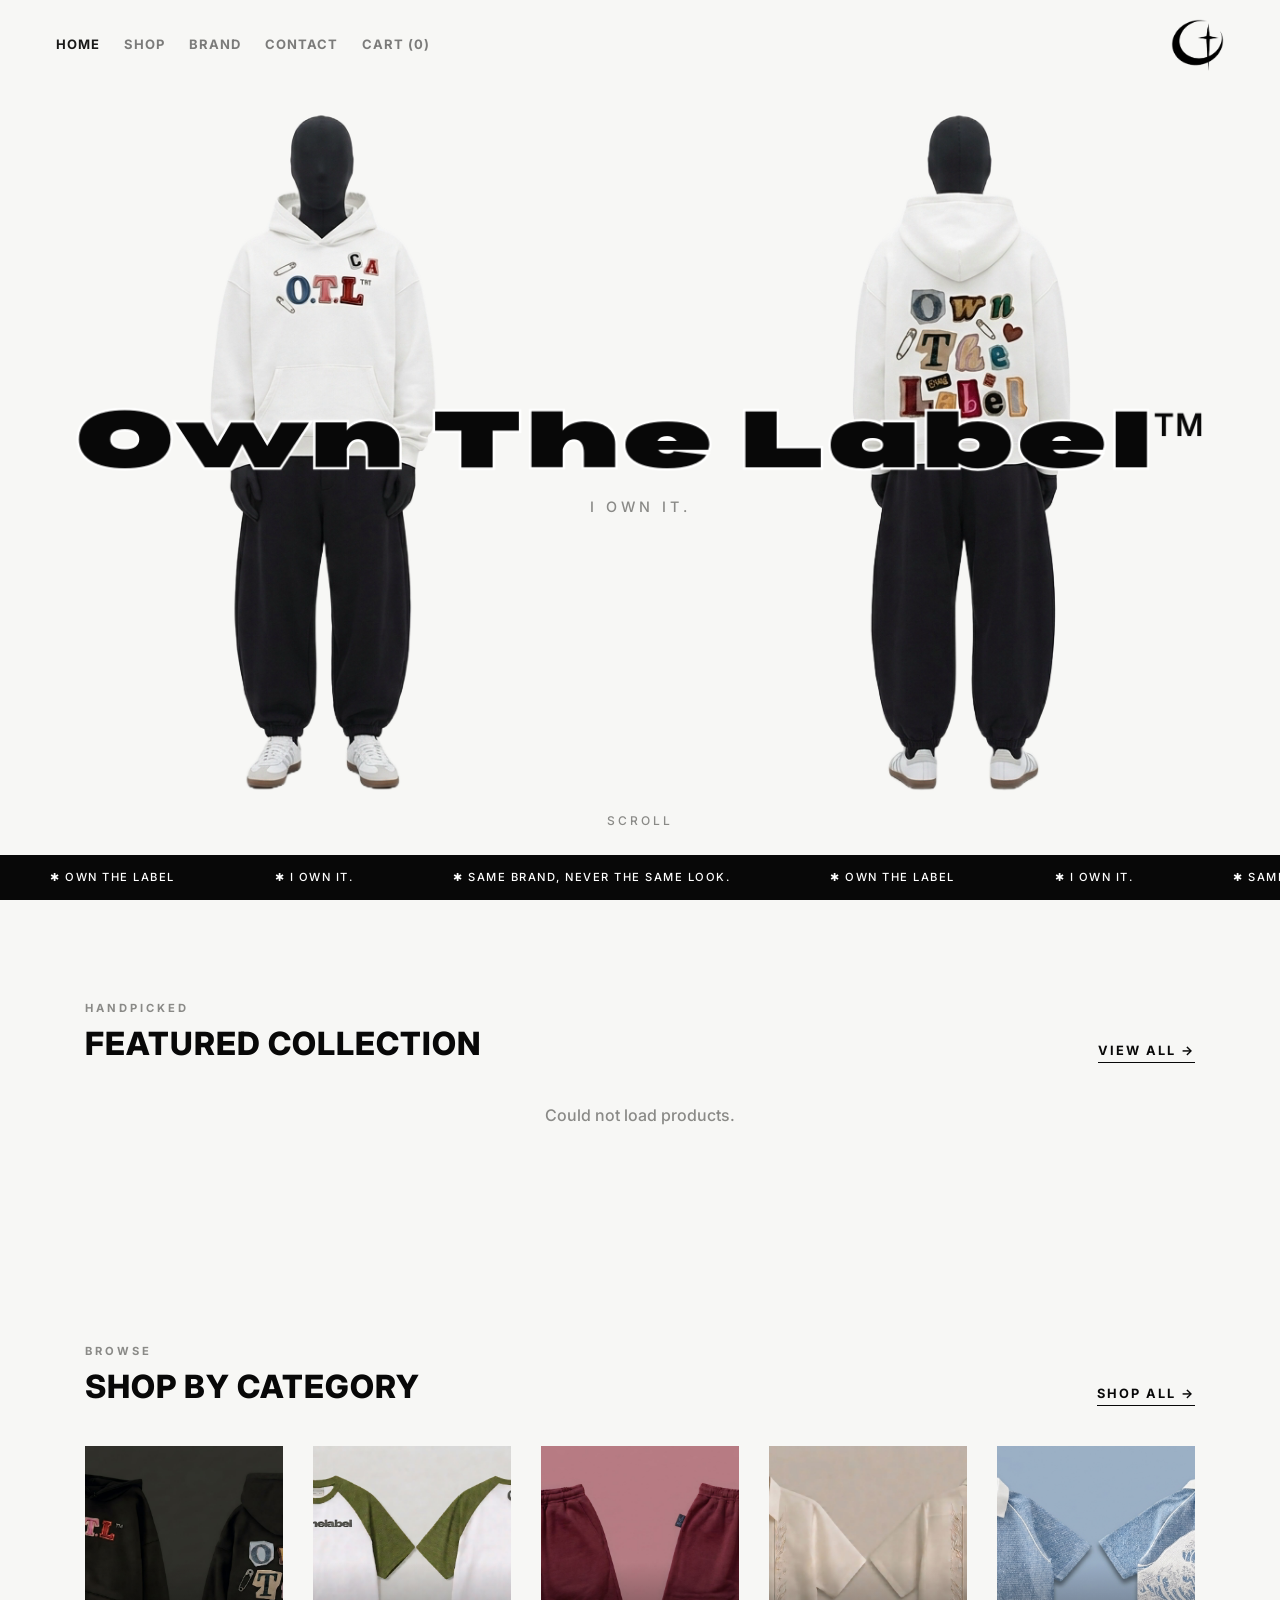
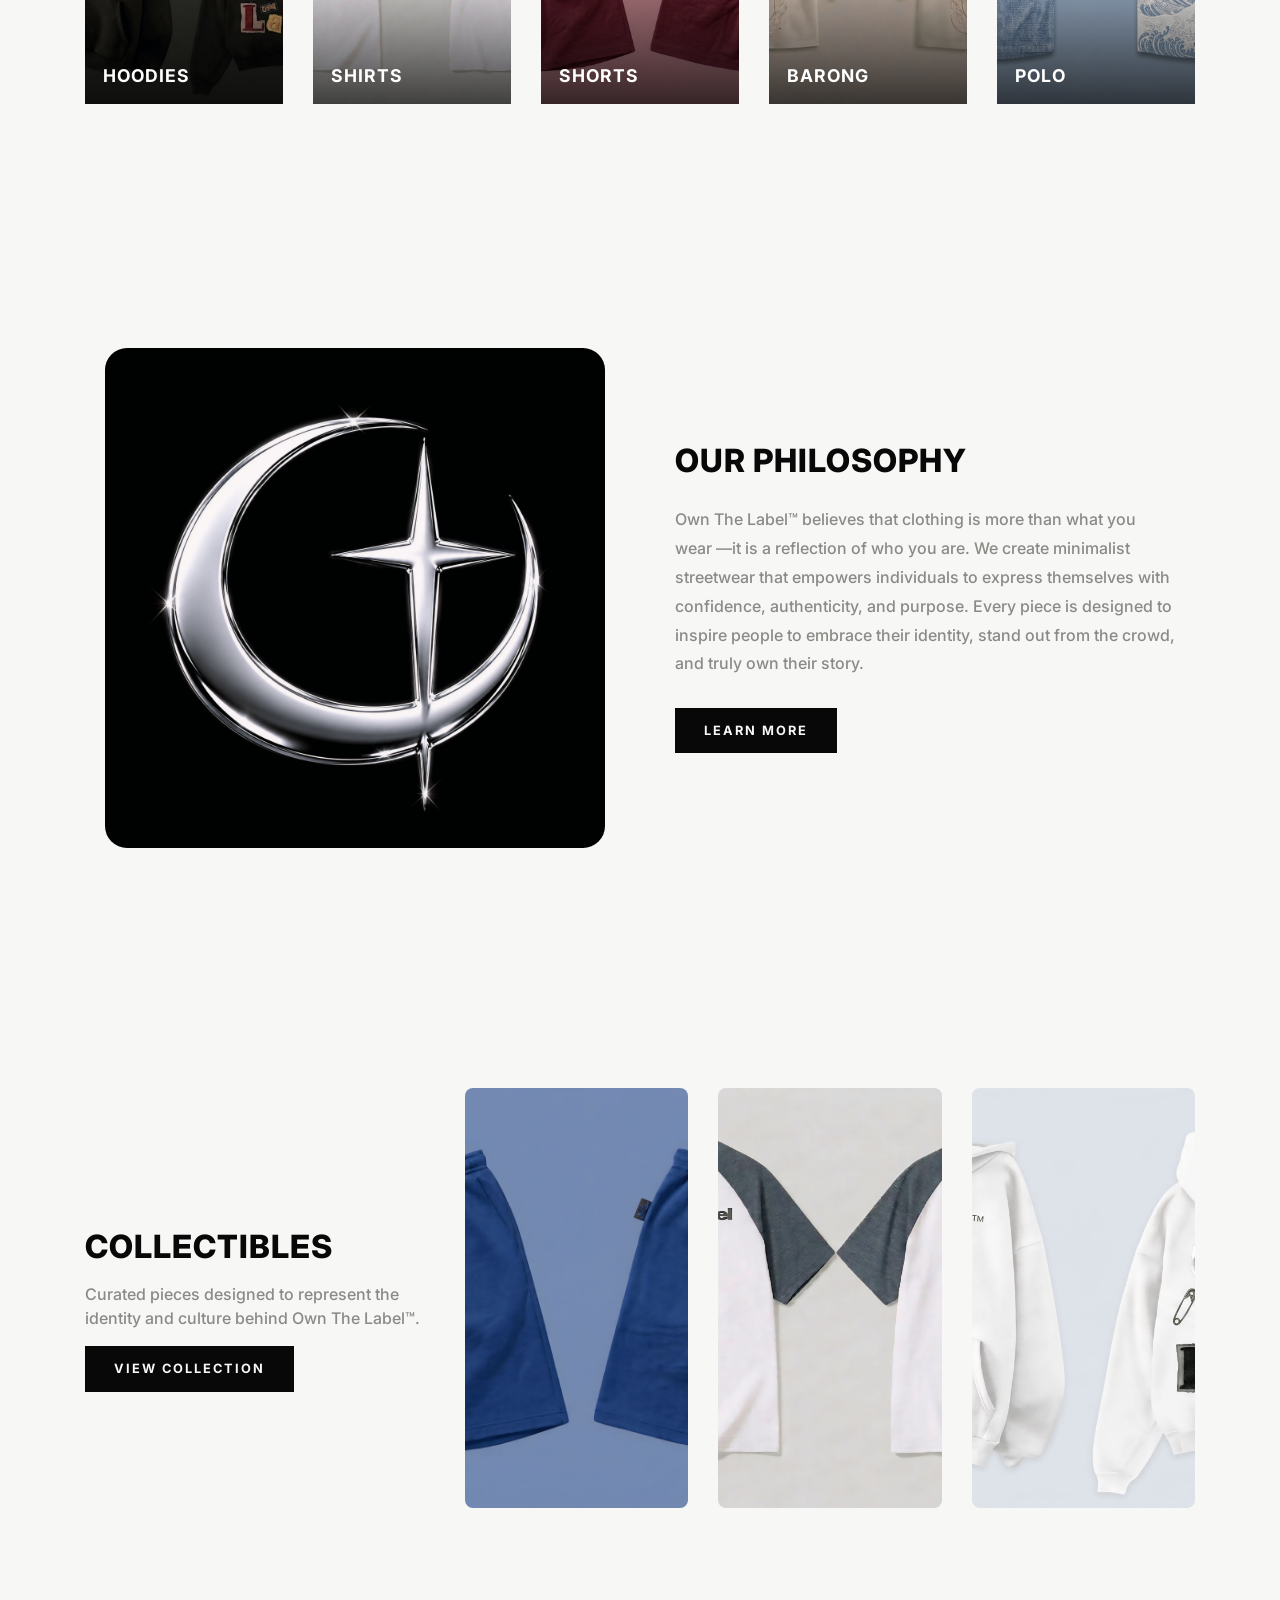
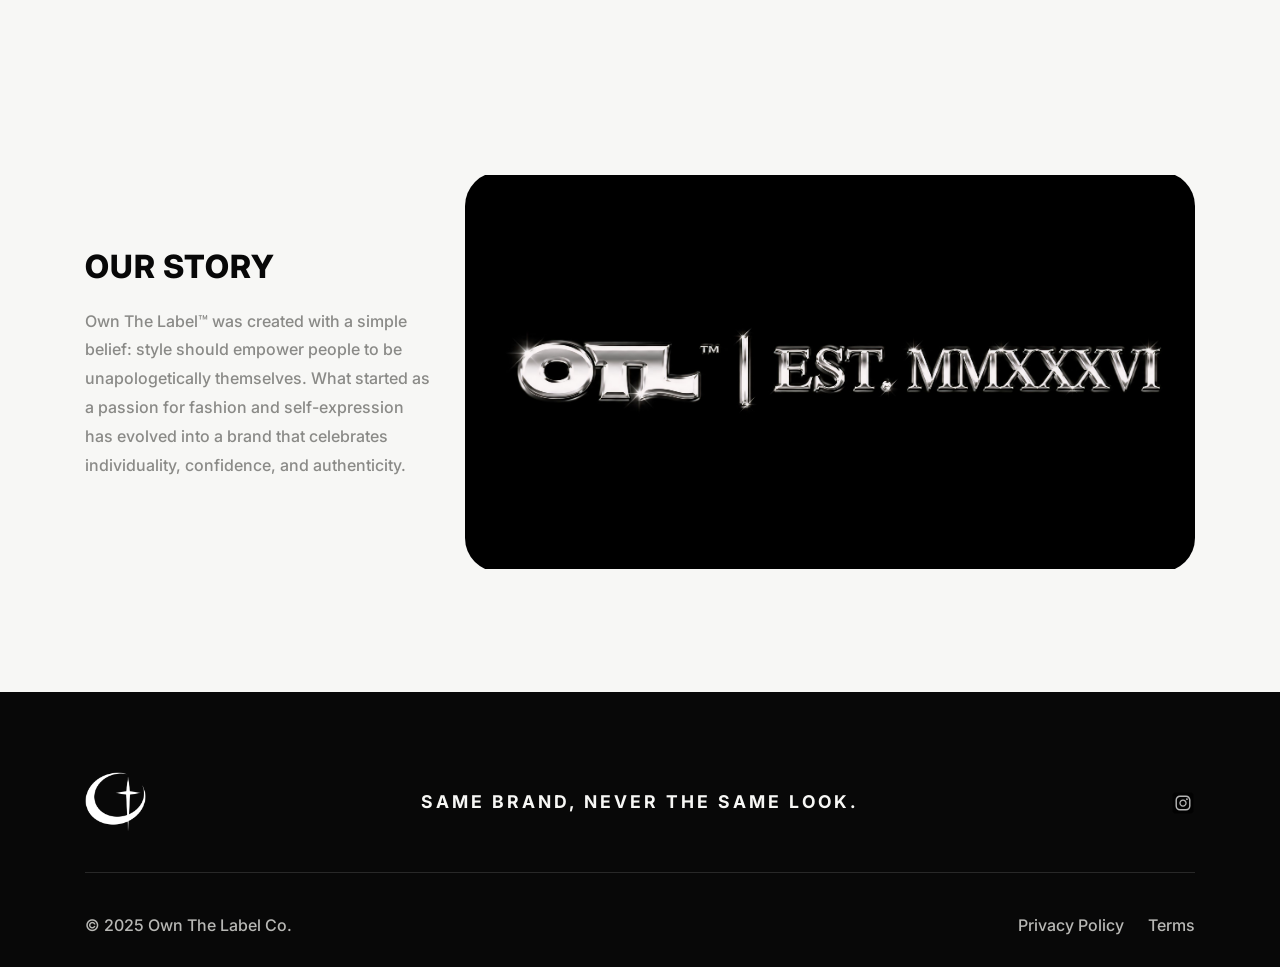
==== commit ee6dfb8f: "Implement product rating feature; add order cancellation handling and status management" ====
--- a/index.html
+++ b/index.html
@@ -337,7 +337,6 @@
             .then(function (res) { return res.json(); })
             .then(function (products) {
 
-                // FEATURED: first 4 products marked is_featured
                 var featured = products.filter(function (p) { return p.is_featured === 1; }).slice(0, 4);
 
                 $("#featured-grid").html(featured.map(function (p) {
@@ -348,10 +347,11 @@
                         '<span class="fc-cat">' + esc(p.category) + '</span>' +
                         '<h3>' + esc(p.name) + '</h3>' +
                         '<p class="fc-price">' + formatPeso(p.price) + '</p>' +
-                        '</div></a></div>';
+                        '</div></a>' +
+                        ratingHtml(p) +
+                        '</div>';
                 }).join(""));
 
-                // CATEGORY COUNTS
                 $(".cat-count").each(function () {
                     var cat = $(this).data("cat");
                     var total = products.filter(function (p) { return p.category === cat; }).length;
--- a/style.css
+++ b/style.css
@@ -361,7 +361,6 @@
     font-size: .72rem;
 }
 
-/* ---------- Shared page elements (used by every inner page) ---------- */
 
 .page-title {
     font-family: var(--font-display);
@@ -837,4 +836,146 @@
     .strip-track {
         animation: none;
     }
+}
+
+#footer .footer-logo img {
+    max-width: 100%;
+}
+
+#footer .row:last-child a {
+    display: inline-block;
+}
+
+@media (max-width: 991px) {
+    #footer {
+        padding: 60px 0 28px;
+    }
+
+    .footer-tagline {
+        font-size: 1.15rem;
+    }
+
+    #footer .row:last-child a {
+        margin-left: 14px;
+    }
+}
+
+@media (max-width: 767px) {
+    #footer {
+        padding: 48px 0 24px;
+    }
+
+    #footer .row > [class*="col-"] {
+        text-align: center !important;
+        margin-bottom: 18px;
+    }
+
+    #footer .row:last-child > [class*="col-"] {
+        margin-bottom: 8px;
+    }
+
+    #footer .footer-logo {
+        display: inline-block;
+    }
+
+    #footer .footer-logo img {
+        height: 50px;
+        margin: 0 auto;
+    }
+
+    .footer-tagline {
+        font-size: 1.05rem;
+        line-height: 1.4;
+    }
+
+    .social-icons {
+        justify-content: center;
+    }
+
+    .social-icons a {
+        margin: 0 8px;
+    }
+
+    #footer hr {
+        margin: 22px 0;
+    }
+
+    .copyright {
+        font-size: .85rem;
+    }
+
+    #footer .row:last-child a {
+        margin: 0 10px;
+        font-size: .85rem;
+    }
+}
+
+@media (max-width: 991px) {
+    #collectible .col-lg-4 {
+        margin-bottom: 36px;
+    }
+}
+
+@media (max-width: 576px) {
+    #collectible .btn-otl {
+        display: block;
+        width: 100%;
+        text-align: center;
+    }
+}
+
+.otl-rating {
+    display: flex;
+    align-items: center;
+    gap: 10px;
+    margin: 6px 0 8px;
+}
+
+.otl-rate-dots {
+    display: inline-flex;
+    gap: 5px;
+}
+
+.otl-rate-dot {
+    width: 13px;
+    height: 13px;
+    padding: 0;
+    border: 1.5px solid var(--otl-black);
+    border-radius: 50%;
+    background: transparent;
+    cursor: pointer;
+    transition: background-color .15s ease, transform .15s ease;
+}
+
+.otl-rate-dot.is-filled {
+    background: var(--otl-black);
+}
+
+.otl-rate-dot:hover {
+    transform: scale(1.15);
+}
+
+.otl-rate-dot:focus {
+    outline: none;
+}
+
+.otl-rate-dot:focus-visible {
+    outline: 2px solid var(--cool-gray);
+    outline-offset: 2px;
+}
+
+.otl-rating.is-previewing .otl-rate-dot.is-filled {
+    background: var(--cool-gray);
+    border-color: var(--cool-gray);
+}
+
+.otl-rating.is-saving .otl-rate-dot {
+    cursor: wait;
+}
+
+.otl-rate-summary {
+    font-size: .7rem;
+    letter-spacing: .5px;
+    color: var(--cool-gray);
+    white-space: nowrap;
 }
